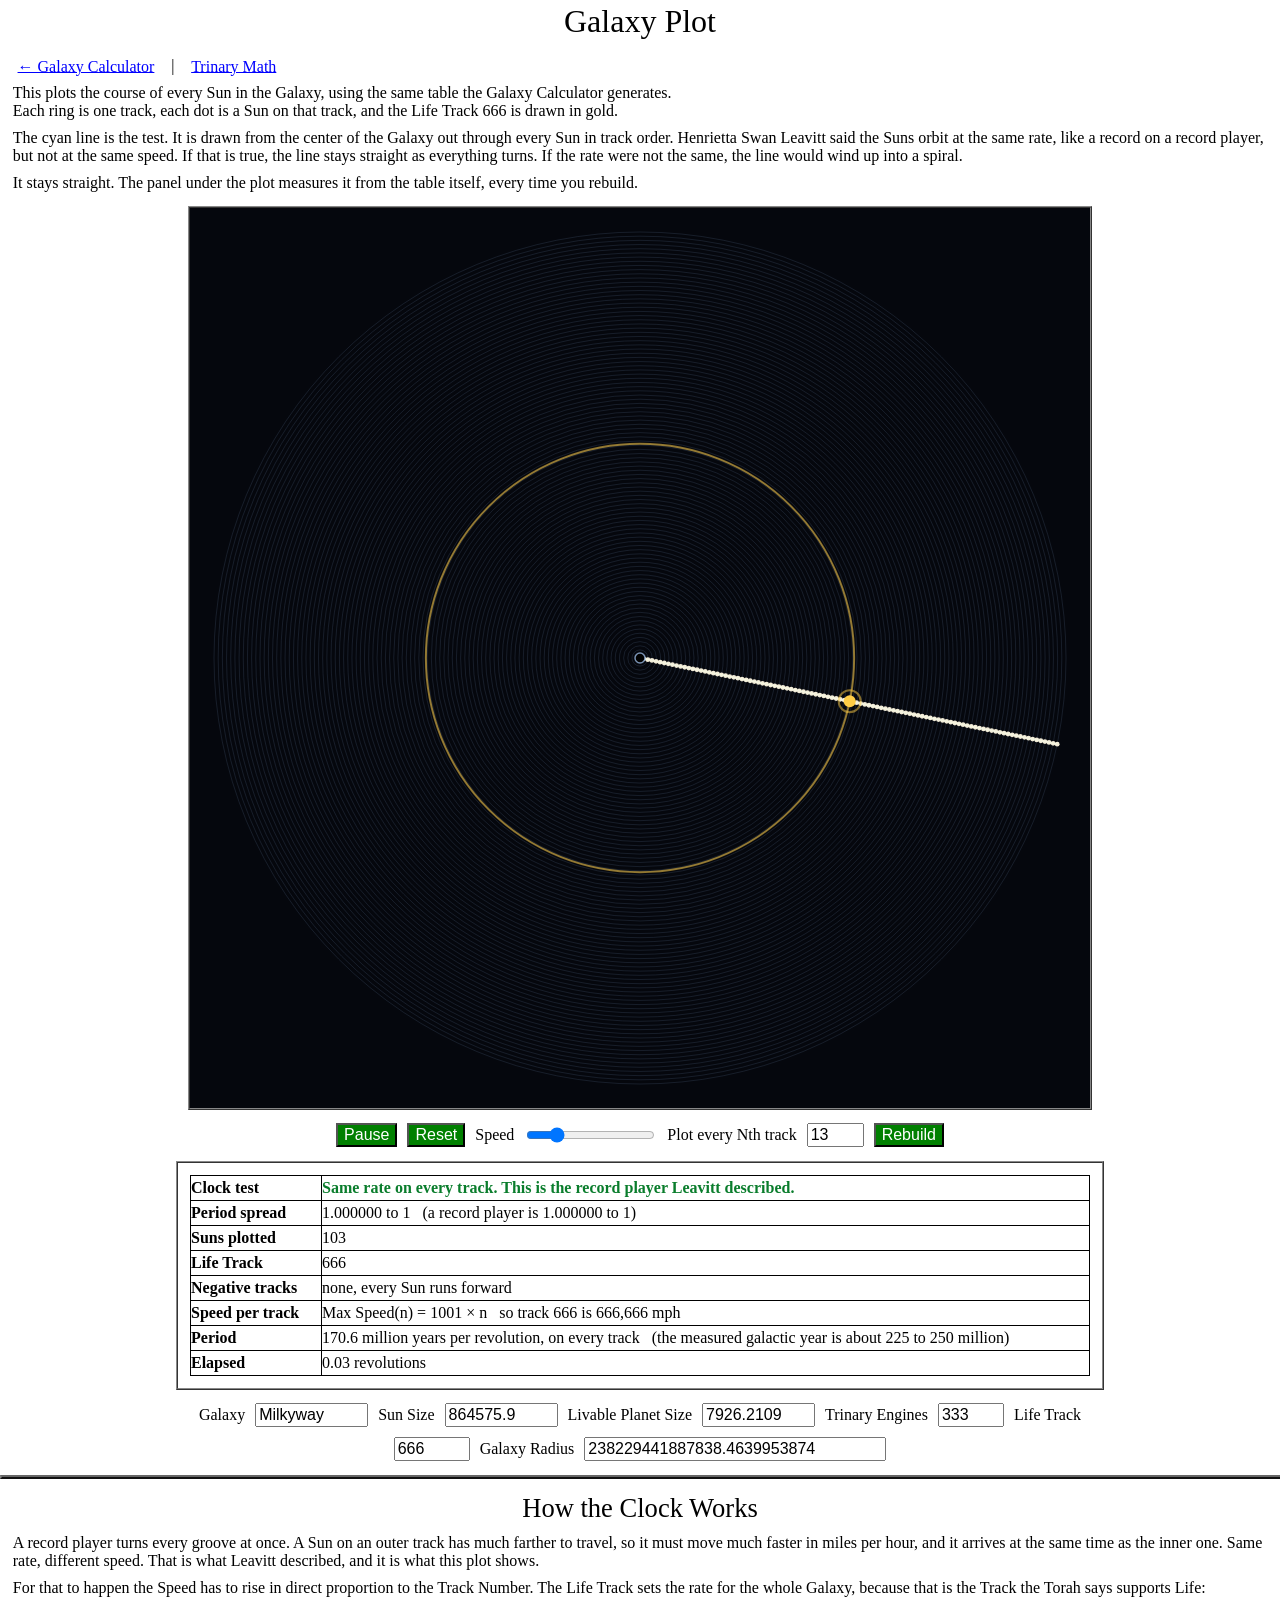
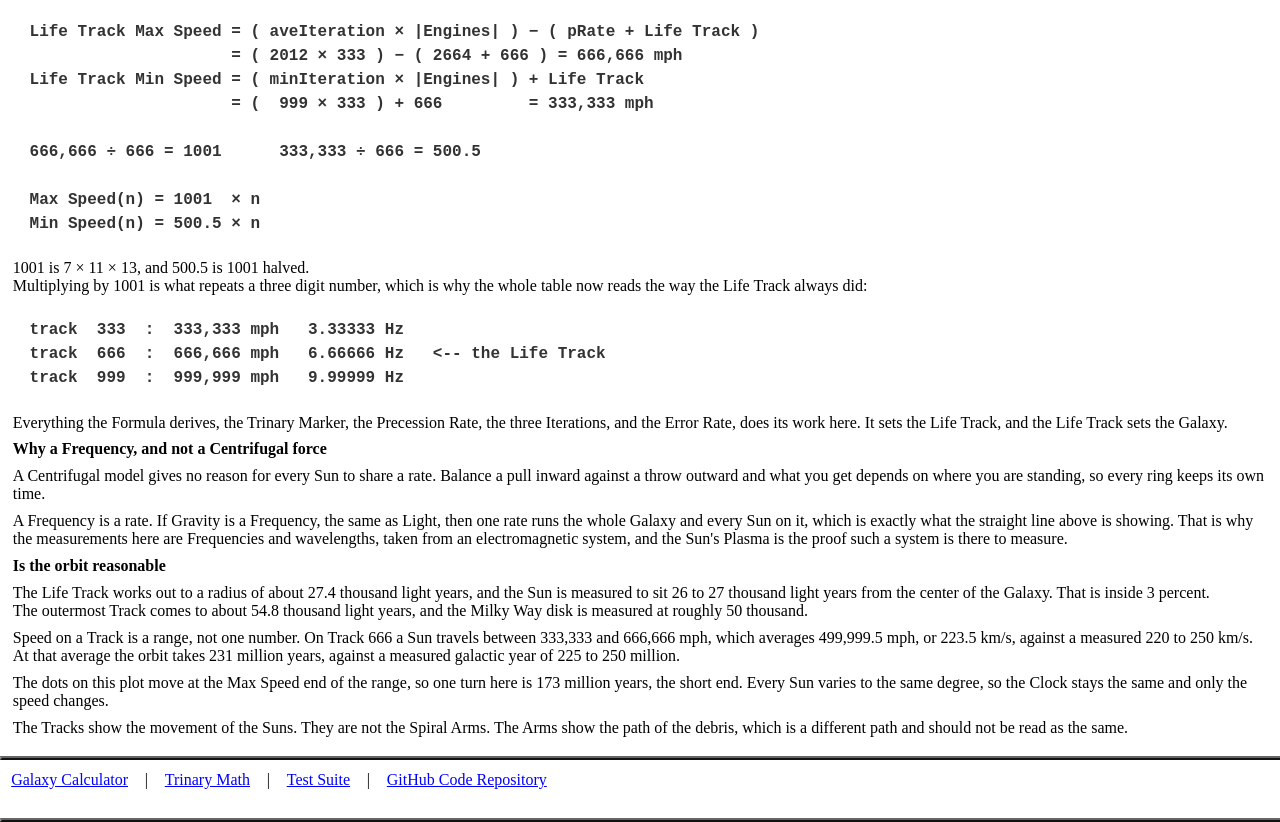
==== galaxy.plot.html @ 6f0d6c32 "initial commit" ====
<!DOCTYPE html>
<html lang="en">
<head>
    <title>Galaxy Plot</title>
    <meta charset="UTF-8">
    <meta name="viewport" content="width=device-width, initial-scale=1.0">
    <meta name="author" content="Jeffrey Scott Flesher" />
    <meta name="created" content="1961-01-14T18:32:33.366699936" />
    <meta name="changedby" content="Jeffrey Scott Flesher" />
    <meta name="changed" content="2026-08-29T12:00:00.000000000" />
    <meta name="description" content="Author: Jeffrey Scott Flesher, plots the orbital course of every Sun in the Galaxy from the Galaxy Calculator table" />
    <meta name="keywords" content="Galaxy,Plot,Orbit,Leavitt,Trinary,Dark Star,Newton,Jeffrey Scott Flesher" />
    <link rel="shortcut icon" type="image/ico" href="favicon.ico" />
    <link rel="stylesheet" href="1doc2rule.min.css" />
    <script src="bignumber.js"></script>
    <script src="bignumbermath.js"></script>
    <script src="galaxycalculator.js"></script>
    <style>
        .plotStage {
            background: #05070d;
            border: 2px ridge #888;
            display: block;
            margin: 0 auto;
            width: 100%;
            max-width: 900px;
            height: auto;
            touch-action: none;
        }
        .plotBar {
            max-width: 900px;
            margin: 12px auto;
            display: flex;
            flex-wrap: wrap;
            gap: 10px;
            align-items: center;
            justify-content: center;
        }
        .plotBar label { white-space: nowrap; }
        .plotReadout {
            max-width: 900px;
            margin: 12px auto;
            border: 2px ridge #888;
            padding: 12px;
            overflow-x: auto;
        }
        .plotReadout table { border-collapse: collapse; width: 100%; }
        .plotReadout td { padding: 3px 10px 3px 0; vertical-align: top; }
        .plotReadout td:first-child { white-space: nowrap; font-weight: bold; }
        .verdictBad  { color: #b00020; font-weight: bold; }
        .verdictGood { color: #0a7d2c; font-weight: bold; }
    </style>
</head>
<body>

    <h1>Galaxy Plot</h1>

    <div class="container">
        <p class="medium-font">
            <a class="medium-font" href="index.html">&#8592; Galaxy Calculator</a>
            &nbsp;&nbsp;|&nbsp;&nbsp;
            <a class="medium-font" href="Trinary.Math.html">Trinary Math</a>
        </p>

        <p class="medium-font">
            This plots the course of every Sun in the Galaxy, using the same table the Galaxy Calculator generates. <br />
            Each ring is one track, each dot is a Sun on that track, and the Life Track 666 is drawn in gold.
        </p>

        <p class="medium-font">
            The cyan line is the test. It is drawn from the center of the Galaxy out through every Sun in track order.
            Henrietta Swan Leavitt said the Suns orbit at the same rate, like a record on a record player,
            but not at the same speed. If that is true, the line stays straight as everything turns.
            If the rate were not the same, the line would wind up into a spiral.
        </p>

        <p class="medium-font">
            It stays straight. The panel under the plot measures it from the table itself, every time you rebuild.
        </p>
    </div>

    <canvas id="plotStage" class="plotStage" width="900" height="900"></canvas>

    <div class="plotBar medium-font">
        <button class="buttonStyle medium-font" id="btnPlay" type="button" onclick="togglePlay()">Pause</button>
        <button class="buttonStyle medium-font" type="button" onclick="resetTime()">Reset</button>
        <label for="plotSpeed">Speed</label>
        <input type="range" id="plotSpeed" min="1" max="200" value="40" oninput="setSpeed(this.value)">
        <label for="plotNth">Plot every Nth track</label>
        <input class="medium-font" type="text" id="plotNth" value="13" size="4">
        <button class="buttonStyle medium-font" type="button" onclick="buildPlot()">Rebuild</button>
    </div>

    <div class="plotReadout medium-font" id="plotReadout">
        <p class="medium-font">Building the table&hellip;</p>
    </div>

    <div class="plotBar medium-font">
        <label for="plotGalaxy">Galaxy</label>
        <input class="medium-font" type="text" id="plotGalaxy" value="Milkyway" size="10">
        <label for="plotSunSize">Sun Size</label>
        <input class="medium-font" type="text" id="plotSunSize" value="864575.9" size="10">
        <label for="plotPlanetSize">Livable Planet Size</label>
        <input class="medium-font" type="text" id="plotPlanetSize" value="7926.2109" size="10">
        <label for="plotEngines">Trinary Engines</label>
        <input class="medium-font" type="text" id="plotEngines" value="333" size="5">
        <label for="plotLifeTrack">Life Track</label>
        <input class="medium-font" type="text" id="plotLifeTrack" value="666" size="6">
        <label for="plotRadius">Galaxy Radius</label>
        <input class="medium-font" type="text" id="plotRadius" value="238229441887838.4639953874" size="30">
    </div>

    <hr />

    <div class="container">
        <h2>How the Clock Works</h2>

        <p class="medium-font">
            A record player turns every groove at once. A Sun on an outer track has much farther to travel,
            so it must move much faster in miles per hour, and it arrives at the same time as the inner one.
            Same rate, different speed. That is what Leavitt described, and it is what this plot shows.
        </p>

        <p class="medium-font">
            For that to happen the Speed has to rise in direct proportion to the Track Number.
            The Life Track sets the rate for the whole Galaxy, because that is the Track the Torah says supports Life:
        </p>

        <p class="monospace-paragraph medium-font bold-text">
            Life Track Max Speed = ( aveIteration &times; |Engines| ) &minus; ( pRate + Life Track )<br />
            &nbsp;&nbsp;&nbsp;&nbsp;&nbsp;&nbsp;&nbsp;&nbsp;&nbsp;&nbsp;&nbsp;&nbsp;&nbsp;&nbsp;&nbsp;&nbsp;&nbsp;&nbsp;&nbsp;&nbsp; = ( 2012 &times; 333 ) &minus; ( 2664 + 666 ) = 666,666 mph<br />
            Life Track Min Speed = ( minIteration &times; |Engines| ) + Life Track<br />
            &nbsp;&nbsp;&nbsp;&nbsp;&nbsp;&nbsp;&nbsp;&nbsp;&nbsp;&nbsp;&nbsp;&nbsp;&nbsp;&nbsp;&nbsp;&nbsp;&nbsp;&nbsp;&nbsp;&nbsp; = (&nbsp; 999 &times; 333 ) + 666&nbsp;&nbsp;&nbsp;&nbsp;&nbsp;&nbsp;&nbsp;&nbsp; = 333,333 mph<br /><br />
            666,666 &divide; 666 = 1001&nbsp;&nbsp;&nbsp;&nbsp;&nbsp; 333,333 &divide; 666 = 500.5<br /><br />
            Max Speed(n) = 1001&nbsp; &times; n<br />
            Min Speed(n) = 500.5 &times; n
        </p>

        <p class="medium-font">
            1001 is 7 &times; 11 &times; 13, and 500.5 is 1001 halved. <br />
            Multiplying by 1001 is what repeats a three digit number, which is why the whole table now reads
            the way the Life Track always did:
        </p>

        <p class="monospace-paragraph medium-font bold-text">
            track&nbsp; 333&nbsp; :&nbsp; 333,333 mph&nbsp;&nbsp; 3.33333 Hz<br />
            track&nbsp; 666&nbsp; :&nbsp; 666,666 mph&nbsp;&nbsp; 6.66666 Hz&nbsp;&nbsp; &lt;-- the Life Track<br />
            track&nbsp; 999&nbsp; :&nbsp; 999,999 mph&nbsp;&nbsp; 9.99999 Hz
        </p>

        <p class="medium-font">
            Everything the Formula derives, the Trinary Marker, the Precession Rate, the three Iterations,
            and the Error Rate, does its work here. It sets the Life Track, and the Life Track sets the Galaxy.
        </p>

        <p class="medium-font bold-text">Why a Frequency, and not a Centrifugal force</p>

        <p class="medium-font">
            A Centrifugal model gives no reason for every Sun to share a rate. Balance a pull inward against a
            throw outward and what you get depends on where you are standing, so every ring keeps its own time.
        </p>

        <p class="medium-font">
            A Frequency is a rate. If Gravity is a Frequency, the same as Light, then one rate runs the whole
            Galaxy and every Sun on it, which is exactly what the straight line above is showing.
            That is why the measurements here are Frequencies and wavelengths, taken from an electromagnetic
            system, and the Sun&#39;s Plasma is the proof such a system is there to measure.
        </p>

        <p class="medium-font bold-text">Is the orbit reasonable</p>

        <p class="medium-font">
            The Life Track works out to a radius of about 27.4 thousand light years, and the Sun is measured to
            sit 26 to 27 thousand light years from the center of the Galaxy. That is inside 3 percent. <br />
            The outermost Track comes to about 54.8 thousand light years, and the Milky Way disk is measured at
            roughly 50 thousand.
        </p>

        <p class="medium-font">
            Speed on a Track is a range, not one number. On Track 666 a Sun travels between 333,333 and
            666,666 mph, which averages 499,999.5 mph, or 223.5 km/s, against a measured 220 to 250 km/s.
            At that average the orbit takes 231 million years, against a measured galactic year of 225 to 250 million.
        </p>

        <p class="medium-font">
            The dots on this plot move at the Max Speed end of the range, so one turn here is 173 million years,
            the short end. Every Sun varies to the same degree, so the Clock stays the same and only the speed changes.
        </p>

        <p class="medium-font">
            The Tracks show the movement of the Suns. They are not the Spiral Arms.
            The Arms show the path of the debris, which is a different path and should not be read as the same.
        </p>
    </div>

    <hr />

    <p class="container">
        <a class="medium-font" href="index.html">Galaxy Calculator</a>
        &nbsp;&nbsp;|&nbsp;&nbsp;
        <a class="medium-font" href="Trinary.Math.html">Trinary Math</a>
        &nbsp;&nbsp;|&nbsp;&nbsp;
        <a class="medium-font" href="test.html">Test Suite</a>
        &nbsp;&nbsp;|&nbsp;&nbsp;
        <a class="medium-font" href="https://github.com/AM-Tower/Galaxy-Calculator/" target="_blank">GitHub Code Repository</a>
        <br /><br />
    </p>

    <hr />

<script>
/* ****************************************************************************
 * galaxy.plot.html
 * Plots the course of every Sun in the Galaxy from the Galaxy Calculator table.
 * The table is built by calling galaxyCalculator() with insertRecord swapped out
 * for a collector, so this page and index.html always run the exact same Math.
 */
var plot = {
    tracks: [],      // { n, engines, speed, minSpeed, dist, omegaRel }
    time: 0,         // in revolutions of the Life Track
    step: 0.0004,    // revolutions advanced per frame
    playing: true,
    lifeTrack: 666,   // replaced from the calculator on every build
    stats: null
};
/* ****************************************************************************
 * unComma: the table stores display strings like "666,666"
 */
function unComma(sThis) {
    return Number(String(sThis).replace(/,/g, ""));
}
/* ****************************************************************************
 * buildPlot: run the real calculator, collect the rows, then analyze them
 */
function buildPlot() {
    var readout = document.getElementById("plotReadout");
    readout.innerHTML = '<p class="medium-font">Building the table&hellip;</p>';

    // Quiet the calculator down, 1333 tracks of console.debug is very slow
    isDebugMessage = 0;
    debugMessage = 0;

    var nth = parseInt(document.getElementById("plotNth").value, 10);
    if (isNaN(nth) || nth < 1) nth = 1;

    var collected = [];
    var savedInsertRecord = insertRecord;
    insertRecord = function (n, engines, maxSpeed, minSpeed, lpFrequency, orbitDist, trackFreq) {
        collected.push({
            n: parseInt(String(n).replace("*", ""), 10),
            engines: unComma(engines),
            speed: unComma(maxSpeed),
            minSpeed: unComma(minSpeed),
            dist: unComma(orbitDist)
        });
    };

    try {
        galaxyCalculator(
            document.getElementById("plotGalaxy").value,
            document.getElementById("plotSunSize").value,
            document.getElementById("plotPlanetSize").value,
            document.getElementById("plotEngines").value,
            document.getElementById("plotRadius").value,
            String(nth),
            document.getElementById("plotLifeTrack").value
        );
    } finally {
        insertRecord = savedInsertRecord;
    }

    // Whatever Life Track the calculator settled on, including the fallback it
    // uses when the one asked for is out of range for this Galaxy.
    plot.lifeTrack = lifeTrackNumber;
    // Track 0 sits at the center and has no orbit, drop it
    plot.tracks = collected.filter(function (t) { return t.dist > 0; });
    analyzePlot();
    plot.time = 0;
    drawReadout();
    drawPlot();
}
/* ****************************************************************************
 * analyzePlot: measure the rate on every track, straight from the table.
 * Period T = orbit distance / speed. A record player gives the same T everywhere.
 * This is a live test, not a claim: if the Math ever stops being a Clock,
 * the readout says so.
 */
function analyzePlot() {
    var life = null;
    var i = 0;
    for (i = 0; i < plot.tracks.length; i++) {
        if (plot.tracks[i].n === plot.lifeTrack) life = plot.tracks[i];
    }
    // If the Life Track was skipped by the Nth setting, anchor on the closest one
    if (life === null && plot.tracks.length > 0) {
        life = plot.tracks[0];
        for (i = 0; i < plot.tracks.length; i++) {
            if (Math.abs(plot.tracks[i].n - plot.lifeTrack) < Math.abs(life.n - plot.lifeTrack)) {
                life = plot.tracks[i];
            }
        }
    }
    if (life === null) { plot.stats = null; return; }

    var lifePeriod = life.dist / life.speed;   // hours per revolution
    var minPeriod = Infinity;
    var maxPeriod = 0;
    var backward = 0;

    for (i = 0; i < plot.tracks.length; i++) {
        var t = plot.tracks[i];
        // relative angular rate: 1.0 means it keeps step with the Life Track
        t.omegaRel = (t.speed === 0) ? 0 : (lifePeriod / (t.dist / t.speed));
        if (t.speed < 0) backward = backward + 1;
        if (t.speed > 0) {
            var p = t.dist / t.speed;
            if (p < minPeriod) minPeriod = p;
            if (p > maxPeriod) maxPeriod = p;
        }
    }

    var spread = (minPeriod > 0 && isFinite(maxPeriod)) ? (maxPeriod / minPeriod) : 0;
    plot.stats = {
        life: life,
        lifePeriod: lifePeriod,
        lifeYears: lifePeriod / (24 * 365.25),
        spread: spread,
        // allow for the half mile per hour that Min Speed rounds off on odd tracks
        isClock: (spread > 0 && spread < 1.000001),
        backward: backward,
        perTrack: life.speed / life.n
    };
}
/* ****************************************************************************
 * drawReadout
 */
function drawReadout() {
    var readout = document.getElementById("plotReadout");
    if (plot.stats === null) {
        readout.innerHTML = '<p class="medium-font">No tracks to plot.</p>';
        return;
    }
    var s = plot.stats;
    var verdict = s.isClock
        ? '<span class="verdictGood">Same rate on every track. This is the record player Leavitt described.</span>'
        : '<span class="verdictBad">Not the same rate. The slowest track takes ' + s.spread.toFixed(1) +
          ' times longer per revolution than the fastest, so the Suns do not hold formation.</span>';
    var backward = (s.backward === 0)
        ? 'none, every Sun runs forward'
        : '<span class="verdictBad">' + s.backward + ' running backwards</span>';

    var html = '<table class="medium-font">';
    html += '<tr><td>Clock test</td><td>' + verdict + '</td></tr>';
    html += '<tr><td>Period spread</td><td>' + s.spread.toFixed(6) +
            ' to 1 &nbsp; (a record player is 1.000000 to 1)</td></tr>';
    html += '<tr><td>Suns plotted</td><td>' + plot.tracks.length + '</td></tr>';
    html += '<tr><td>Life Track</td><td>' + plot.lifeTrack + '</td></tr>';
    html += '<tr><td>Negative tracks</td><td>' + backward + '</td></tr>';
    html += '<tr><td>Speed per track</td><td>Max Speed(n) = ' + s.perTrack +
            ' &times; n &nbsp; so track ' + s.life.n + ' is ' + s.life.speed.toLocaleString() + ' mph</td></tr>';
    html += '<tr><td>Period</td><td>' + (s.lifeYears / 1e6).toFixed(1) +
            ' million years per revolution, on every track' +
            ' &nbsp; (the measured galactic year is about 225 to 250 million)</td></tr>';
    html += '<tr><td>Elapsed</td><td><span id="plotElapsed">0.00</span> revolutions</td></tr>';
    html += '</table>';
    readout.innerHTML = html;
}
/* ****************************************************************************
 * drawPlot
 */
function drawPlot() {
    var canvas = document.getElementById("plotStage");
    var ctx = canvas.getContext("2d");
    var w = canvas.width;
    var h = canvas.height;
    var cx = w / 2;
    var cy = h / 2;
    var i = 0;

    ctx.clearRect(0, 0, w, h);
    ctx.fillStyle = "#05070d";
    ctx.fillRect(0, 0, w, h);

    if (plot.tracks.length === 0) return;

    var maxN = 0;
    for (i = 0; i < plot.tracks.length; i++) {
        if (plot.tracks[i].n > maxN) maxN = plot.tracks[i].n;
    }
    var maxR = (Math.min(w, h) / 2) - 24;

    // the orbit rings
    ctx.strokeStyle = "rgba(120,150,190,0.16)";
    ctx.lineWidth = 1;
    for (i = 0; i < plot.tracks.length; i++) {
        ctx.beginPath();
        ctx.arc(cx, cy, maxR * (plot.tracks[i].n / maxN), 0, Math.PI * 2);
        ctx.stroke();
    }

    // the Life Track ring, drawn brighter
    for (i = 0; i < plot.tracks.length; i++) {
        if (plot.tracks[i].n === plot.lifeTrack) {
            ctx.strokeStyle = "rgba(255,205,70,0.55)";
            ctx.lineWidth = 2;
            ctx.beginPath();
            ctx.arc(cx, cy, maxR * (plot.tracks[i].n / maxN), 0, Math.PI * 2);
            ctx.stroke();
        }
    }

    // work out every Sun position once
    var pts = [];
    for (i = 0; i < plot.tracks.length; i++) {
        var t = plot.tracks[i];
        var angle = 2 * Math.PI * plot.time * t.omegaRel;
        var r = maxR * (t.n / maxN);
        pts.push({
            n: t.n,
            x: cx + r * Math.cos(angle),
            y: cy + r * Math.sin(angle),
            back: (t.speed < 0)
        });
    }
    pts.sort(function (a, b) { return a.n - b.n; });

    // the formation line, center outward through every Sun in track order
    ctx.strokeStyle = "rgba(80,225,235,0.85)";
    ctx.lineWidth = 1.5;
    ctx.beginPath();
    ctx.moveTo(cx, cy);
    for (i = 0; i < pts.length; i++) {
        ctx.lineTo(pts[i].x, pts[i].y);
    }
    ctx.stroke();

    // the Suns
    for (i = 0; i < pts.length; i++) {
        var p = pts[i];
        if (p.n === plot.lifeTrack) continue;
        ctx.fillStyle = p.back ? "rgba(235,120,120,0.95)" : "rgba(255,248,225,0.95)";
        ctx.beginPath();
        ctx.arc(p.x, p.y, 2.4, 0, Math.PI * 2);
        ctx.fill();
    }

    // the Life Track Sun last so it sits on top
    for (i = 0; i < pts.length; i++) {
        if (pts[i].n !== plot.lifeTrack) continue;
        ctx.fillStyle = "#ffcd46";
        ctx.beginPath();
        ctx.arc(pts[i].x, pts[i].y, 6, 0, Math.PI * 2);
        ctx.fill();
        ctx.strokeStyle = "rgba(255,205,70,0.5)";
        ctx.lineWidth = 2;
        ctx.beginPath();
        ctx.arc(pts[i].x, pts[i].y, 11, 0, Math.PI * 2);
        ctx.stroke();
    }

    // the Galactic center, the Dark Star
    ctx.fillStyle = "#000000";
    ctx.beginPath();
    ctx.arc(cx, cy, 5, 0, Math.PI * 2);
    ctx.fill();
    ctx.strokeStyle = "rgba(150,180,220,0.8)";
    ctx.lineWidth = 1.5;
    ctx.stroke();

    var elapsed = document.getElementById("plotElapsed");
    if (elapsed) elapsed.innerHTML = plot.time.toFixed(2);
}
/* ****************************************************************************
 * animation loop
 */
function plotFrame() {
    if (plot.playing) {
        plot.time = plot.time + plot.step;
        drawPlot();
    }
    window.requestAnimationFrame(plotFrame);
}
/* ****************************************************************************
 * controls
 */
function togglePlay() {
    plot.playing = !plot.playing;
    document.getElementById("btnPlay").innerHTML = plot.playing ? "Pause" : "Play";
}
function resetTime() {
    plot.time = 0;
    drawPlot();
}
function setSpeed(thisValue) {
    plot.step = parseInt(thisValue, 10) / 100000;
}
/* ****************************************************************************
 * start
 */
window.addEventListener("load", function () {
    // match the canvas backing store to its displayed size, so it is not blurry
    var canvas = document.getElementById("plotStage");
    var size = Math.min(900, Math.max(320, canvas.clientWidth || 900));
    canvas.width = size;
    canvas.height = size;
    buildPlot();
    window.requestAnimationFrame(plotFrame);
});
</script>
</body>
</html>
---- 1doc2rule.min.css ----
.container,.tableContainer{margin:.2em!important;padding:.2em!important}a,blockquote,dd,dl,dt{font-family:"Times New Roman",serif}.bold,a,b,blockquote,dt{font-weight:300}dd,div,dl,dt{display:block}a,div{padding:.1em .2em}body,html{height:100%}h1,h2,h3,h4,h5{text-indent:0}div,p{margin:.36em .2em}td,th{empty-cells:show;padding:.3em;text-align:left}.dropcaps1,.dropcaps2{font-size:2.7em;line-height:.8em;float:left}.clear,.row:after{clear:both}.underline,a{text-decoration:underline}a,a.a_link,a.linknotice{vertical-align:baseline}.popupHelp,.popupImage{transform:translate(-50%,-50%)}.container{display:block!important;width:auto}.column,a{display:inline}.term,body,hr,html{width:100%}a{color:#00f;cursor:pointer;font-size:100%;font-style:normal;margin:.2em .1em}.italic,blockquote,cite{font-style:italic}a.a_link:hover,a:hover{color:green;outline-style:outset;text-decoration:none}a.a_link:focus,a.toc_link:focus,a:focus{outline-style:inset}blockquote{padding:.36em .2em}.a_quote::before,.a_quote_centered::before,blockquote::before{content:open-quote}.a_quote::after,.a_quote_centered::after,blockquote::after{content:close-quote}body{margin:0;orphans:2;padding:0;widows:2}dd{margin:.33em 1em}dl{margin:.36em .3em}h1,h2,h3,h4,h5,h6{font-weight:400;margin:0 auto;padding:.1em;page-break-after:avoid;page-break-before:avoid;font-family:"Times New Roman",serif;page-break-inside:avoid;text-align:center;font-style:normal}div{font-family:"Times New Roman",serif}hr{border-color:#666 #333;border-style:outset;border-width:2px;margin-left:auto;margin-right:auto}h1{font-size:2em}h2{font-size:1.66em}h3{font-size:1.5em}h4{font-size:1.4em}h5{font-size:1.25em}h6{font-size:1.125em;text-indent:0}p,pre{font-size:100%;padding:.1em .2em;text-indent:0}.a_signature,.dropcaps2,.text_dark,pre,th{font-weight:300}p{font-family:"Times New Roman",serif}pre{font-family:mono,monospace,"Courier New";font-style:normal;margin:.36em 0;page-break-inside:avoid}sub,sup{font-size:75%!important;line-height:120%;text-decoration:none;font-family:"Times New Roman",serif}ol,ul{font-family:"Times New Roman",serif;margin:0}sub{vertical-align:-20%}sup{vertical-align:33%}table{border-spacing:0;display:table;padding:0;page-break-inside:avoid;table-layout:auto;width:auto}th{background-color:#dcdcdc}table,tbody,td,tfoot,th,thead,tr{border-collapse:collapse;border-style:solid;border-width:.1em;font-family:"Times New Roman",serif;font-size:100%;page-break-inside:avoid;text-indent:0;vertical-align:middle}tr:hover{background-color:green}.float-left{float:left;padding:0 1.5% 0 0}.a_hard_line,.align_center,.column,.row,.toc_level_0{padding:0}.term{font-family:"Times New Roman",serif}.dropcaps1{font-family:cursive,serif,Georgia}.dropcaps2{font-family:Zapfino,cursive,serif,Georgia}.a_signature,.a_signature_large_center,.a_signature_light,.my_signature,.text_dark{font-family:"Comic Sans MS",cursive}.column{box-sizing:border-box;float:left;margin:0;width:33%}.block,.row,.the_image_size{display:block}.row{margin:0;width:100%}.row:after{content:"";display:table}.inline,a.linknotice{display:inline}.align_center{display:block;margin:0 auto;text-align:center;text-indent:0;width:100%}.a_hard_line,.a_line_show_break_html,table.center_table{margin-left:auto;margin-right:auto}.toc,.toc_level_0,.toc_level_1,.toc_level_2,.toc_level_3,.toc_level_4{list-style-type:none;text-align:left;text-indent:0}.a_button,.author_title,a.linknotice{text-decoration:none}.break-after{page-break-after:always}.a_line_show_break_html{display:none;border:.1em solid #666;padding:0;width:100%}.a_hard_line{border:0;border-top:.1em solid #666;display:block;width:100%}.toc_level_1{padding:0 1.5em}.toc_level_2{padding:0 2em}.toc_level_3{padding:0 2.5em}.toc_level_4{padding:0 3em}.a_description,.the_chapter{padding-left:.2em}.evenRow{background-color:#f2f2f2}.oddRow{background-color:#fff}table.normal_right{text-align:right}table.normal_left{text-align:left}.centerit,table.normal_center,td.normal_center,th.normal_center,tr.normal_center{text-align:center}tr.oddlist:nth-child(2n){background-color:#e0e0e0}table.table_small,td.small_normal,th.small_normal,tr.small_normal{font-size:smaller;padding-right:.2em;padding-top:.2em}table.table_center_small,td.table_center_small,th.table_center_small,tr.table_center_small{font-size:smaller;padding-right:.2em;padding-top:.2em;text-align:center}table.subdue,table.subdue_tc,td.subdue,th.subdue,tr.subdue{border-color:#666}table.subdue_center,td.subdue_center,th.subdue_center,tr.subdue_center{border-color:#666;text-align:center}td.subdue_right,tr.subdue_right{border-color:#666;text-align:right}table.groove{border-spacing:0.3em;border:.2em groove #d3d3d3}table.ridge,tbody.ridge,td.ridge,tfoot.ridge,th.ridge,thead.ridge,tr.ridge{border-spacing:0.1em;border:.2em ridge #d3d3d3}table.ridge_center,tbody.ridge_center,td.ridge_center,tfoot.ridge_center,th.ridge_center,thead.ridge_center,tr.ridge_center{border-spacing:0.1em;border:.2em ridge #d3d3d3;text-align:center}table.ridge_silver,tbody.ridge_silver,td.ridge_silver,tfoot.ridge_silver,th.ridge_silver,thead.ridge_silver,tr.ridge_silver{border-spacing:0.1em;border:.2em ridge silver;padding:.2em}table.ridge_silver_center,tbody.ridge_silver_center,td.ridge_silver_center,tfoot.ridge_silver_center,th.ridge_silver_center,thead.ridge_silver_center,tr.ridge_silver_center{border-spacing:0.1em;border:.2em ridge silver;padding:.2em;text-align:center}table.red_ridge_center,tbody.red_ridge_center,td.red_ridge_center,tfoot.red_ridge_center,th.red_ridge_center,thead.red_ridge_center,tr.red_ridge_center{border-spacing:0.1em;border:.2em ridge #f4b0b0;text-align:center}table.orange_ridge_center,tbody.orange_ridge_center,td.orange_ridge_center,tfoot.orange_ridge_center,th.orange_ridge_center,thead.orange_ridge_center,tr.orange_ridge_center{border-spacing:0.1em;border:.2em ridge #f4ccb0;text-align:center}table.yellow_ridge_center,tbody.yellow_ridge_center,td.yellow_ridge_center,tfoot.yellow_ridge_center,th.yellow_ridge_center,thead.yellow_ridge_center,tr.yellow_ridge_center{border-spacing:0.1em;border:.2em ridge #f4f4b0;text-align:center}table.green_ridge_center,tbody.green_ridge_center,td.green_ridge_center,tfoot.green_ridge_center,th.green_ridge_center,thead.green_ridge_center,tr.green_ridge_center{border-spacing:0.1em;border:.2em ridge #b0f4b0;text-align:center}table.blue_ridge_center,tbody.blue_ridge_center,td.blue_ridge_center,tfoot.blue_ridge_center,th.blue_ridge_center,thead.blue_ridge_center,tr.blue_ridge_center{border-spacing:0.1em;border:.2em ridge #b0b0f4;text-align:center}table.violet_ridge_center,tbody.violet_ridge_center,td.violet_ridge_center,tfoot.violet_ridge_center,th.violet_ridge_center,thead.violet_ridge_center,tr.violet_ridge_center{border-spacing:0.1em;border:.2em ridge #ccb0f4;text-align:center}.a_signature_large_center{display:block;font-size:large;font-weight:300;margin:0 auto;text-align:center;width:100%}.text_indent,.text_top{font-family:"Times New Roman",serif;text-align:left}.text_top{text-indent:1em}.text_normal,.text_standard{font-family:"Times New Roman",serif;font-style:normal;text-indent:0}.text_code,.text_light,.text_math{font-style:italic}.text_indent{text-indent:1.33em}.text_center,.text_centerit{margin:0 auto;text-align:center;font-family:"Times New Roman",serif}.text_center{width:100%}.text_centerit{display:block;width:99%}.text_small{font-family:"Times New Roman",serif;font-size:smaller;text-align:left;text-indent:1em}.text_center_caption{font-family:Charcoal,sans-serif;font-size:large;margin:1em;text-align:center;width:99%}.text_code,.text_code_normal{font-family:mono,"Courier New",monospace;font-weight:300}.text_html,.text_line,.text_math{font-family:"Times New Roman",serif}.text_html{font-size:118%;line-height:1}.text_line{font-size:medium}.small_text_line,.small_text_line_center{font-family:"Times New Roman",serif;font-size:smaller}.text_indent_narrow{display:inline-block;font-family:"Times New Roman",serif;text-align:left;text-indent:1em;width:86%}.author_title,.center{width:100%;margin:0 auto}.small_text_line_center{display:block;margin:0 auto;text-align:center;width:100%}.text_light{font-family:Garamond,"Trebuchet MS",Bookman,serif;font-weight:300}.text_mono,.text_mono_bold{font-family:mono,monospace,Courier,"Courier New";font-style:normal}.text_mono{font-weight:400}.text_mono_bold,.text_mono_bold_italic{font-weight:300}.text_mono_bold_italic,.text_mono_italic{font-family:mono,monospace,Courier,"Courier New";font-style:italic}.text_mono_italic{font-weight:400}.monospace-paragraph{font-family:'Courier New',Courier,monospace;font-size:16px;line-height:1.5;color:#333;margin:20px}.a_description,.a_table{font-family:"Times New Roman",serif}.medium,.medium-font{font-size:medium}.bold-text{font-weight:700}.a_ref,a.linknotice{font-size:100%;font-weight:300}.a_table{padding:.1em}.a_ref{font-family:"Times New Roman",sans-serif;margin:.2em .1em .2em .2em;padding:.1em .2em;text-align:left;text-indent:0}.a_header,a.linknotice{margin:0 auto;text-align:center;text-indent:0;font-family:"Times New Roman",serif}.a_blank_line{display:block;white-space:nowrap}a.linknotice{color:red;cursor:url("favicon.ico"),auto;padding:.2em .3em}a.linknotice:focus,a.linknotice:hover{border-color:green;border-width:.3em;color:green;outline-style:outset;text-decoration:none}.a_header{font-style:normal;font-weight:400}.author_title,.center_italic,.center_italic_bold{font-style:italic}.ref_header{font-family:"Times New Roman",serif;font-weight:300;margin:.1em .6em .1em .1em;text-align:left;text-indent:0}.author_title,.center_small{font-family:"Times New Roman",serif;font-weight:400;vertical-align:middle}.a_button,.author_title,.center,.small_center{text-align:center;text-indent:0}.a_button{border:.3em outset green;cursor:progress;display:inline-block;font-family:"Times New Roman",serif;padding:.01em .42em;vertical-align:middle;white-space:nowrap}.author_title,.center,.center_bold,.center_small{display:block}.author_title,a.a_link{font-size:100%;padding:.1em .2em}.a_button:hover,.button_blank_target_link:hover{border-color:#dc143c;border-style:inset}.red{color:Red}.blue,a.a_link{color:#00f}.green{color:Green}.author_title{cursor:url("favicon.ico"),auto}.center{font-family:"Times New Roman",serif}.small_center{font-size:smaller;margin:0 auto;vertical-align:middle}.center_small{font-size:smaller;margin:0 auto;text-align:center;text-indent:0;width:100%}.center_bold,.center_bold_small,.center_italic_bold{font-family:"Times New Roman",serif;font-weight:300;margin:0 auto;text-indent:0;width:100%;text-align:center}.center_bold_small{display:block;font-size:smaller}.center_italic{font-family:"Times New Roman",serif;margin:0 auto;text-align:center;text-indent:0;width:100%}a.a_link{cursor:pointer;font-weight:400;text-decoration:underline}.button_blank_target_link{border:.3em outset green;cursor:progress;display:inline;font-family:"Times New Roman",serif;font-style:normal;font-weight:400;margin:.1em .2em;padding:.1em .2em;text-align:center;text-decoration:none;text-indent:0;vertical-align:middle}.blank_target_link,.https_blank_target_link{border:.1em outset red;cursor:progress;display:inline;font-family:"Times New Roman",serif;font-style:normal;margin:.1em .2em;padding:.1em .2em;text-decoration:none;text-indent:0;vertical-align:middle}.https_blank_target_link{font-weight:300}.blank_target_link:hover,.https_blank_target_link:hover{border-color:green;border-style:inset}a.blank_target_link:focus,a.https_blank_target_link:focus{color:green;outline-style:inset}.blank_target_link{font-weight:400;white-space:nowrap}.a_caption,.a_quote,.a_quote_centered,.footnote,.tocholder{font-style:italic;font-weight:300}.boxit,.boxit_container{margin:.3em;padding:.1em .3em;border-style:double;border-width:.3em}a.toc_link{cursor:pointer;padding:0;text-indent:1em}a.toc_link:focus,a.toc_link:hover{outline-style:outset}.list_alpha{list-style-type:upper-alpha}.alpha{list-style-type:lower-alpha}.list_pyramid{list-style-image:url("images/pyramid-icon-large.png");list-style-type:circle}.list_pyramid_small{list-style-image:url("images/pyramid-icon-small.png");list-style-type:circle}.boxit{display:block}.boxit_container{display:inline-block}.boxitcenter{border-style:double;border-width:.3em;display:block;margin:1em auto;padding:.3em;text-align:center;width:96%}.large_center,.large_x_center{margin:0 auto;text-align:center}.large_xxx{font-size:2.33em}.large_xx{font-size:xx-large}.large_x,.large_x_center{font-size:x-large}.large_x_center{width:100%}.large{font-size:large}.larger{font-size:larger}.large_center{font-size:large;width:100%}.small,.small_dd,a.small,dd.small,span.small{font-size:smaller}.small,.small_x{margin:.2em .1em;padding:.1em}.small_x,a.small_x{font-size:x-small}.big,.bigcenter,.bignbold,.bignboldncenter{font-size:x-large;font-family:"Times New Roman",serif}.bigcenter,.bignboldncenter{display:block;margin:0 auto;text-align:center;text-indent:0}.a_caption{font-family:"Times New Roman",serif;padding-left:0;text-indent:1em}.a_illustration{font-family:"Times New Roman",serif;padding:.36em .33em}.image_wrapper{display:block;text-align:left}.asterism,.google_translate_element,.image_wrapper_center{text-align:center;text-indent:0}.image_wrapper_center{display:block;margin-left:auto;margin-right:auto;padding:.1em .3em;vertical-align:middle;width:100%}.the_image{display:block;height:11.688em;width:20.813em}@media print{.noprint{display:none}}.debug_info,.no_show_book,.no_show_pdf,.noprint,.show_if_js_only_no_show_pdf_book,.show_only_pdfs,.show_web_page_only{display:none}.empty,.footnote,.tocholder{display:block}.google_translate_element{font-family:"Times New Roman",serif;margin:0 auto;z-index:99999}.asterism{background:url("images/asterism.svg") center no-repeat;border:none;height:1.5em;padding:0;opacity:.666;width:auto}.footnote{font-family:"Times New Roman",serif;padding:0;text-align:left;text-indent:1em;width:90%}.a_quote_centered,.page_counter,.tocholder,.video5_centerit{margin:0 auto;text-align:center}.tocholder{color:#666;font-family:"Times New Roman",serif;width:100%}.empty{border:0;text-indent:0;width:100%}.a_quote_centered{font-family:"Times New Roman",serif;width:100%}.a_quote{font-family:"Times New Roman",serif}.video5{width:42%}.video5_centerit{display:block;width:99%}.popupHelp{display:none;position:fixed;left:50%;top:50%;background-color:#fff;padding:20px;border:1px solid #ccc;border-radius:5px;box-shadow:0 2px 5px rgba(0,0,0,.5);z-index:1000}.popupHelp-close{position:absolute;top:5px;right:5px;cursor:pointer}.buttonStyle{background-color:green;color:#fff}.buttonStyle:hover{color:red}.image-container{width:333px;overflow:hidden}.thumbnail{width:100%;height:auto;cursor:pointer}.popupContainer{display:none;position:fixed;top:0;left:0;width:100%;height:100%;background-color:rgba(0,0,0,.8);z-index:1000;overflow:auto}.popupImage{max-width:100%;max-height:100%;position:absolute;top:50%;left:50%}.wide-input{width:300px}.page_counter{display:none;text-indent:0;width:100%}.js_only{display:none;padding:0}
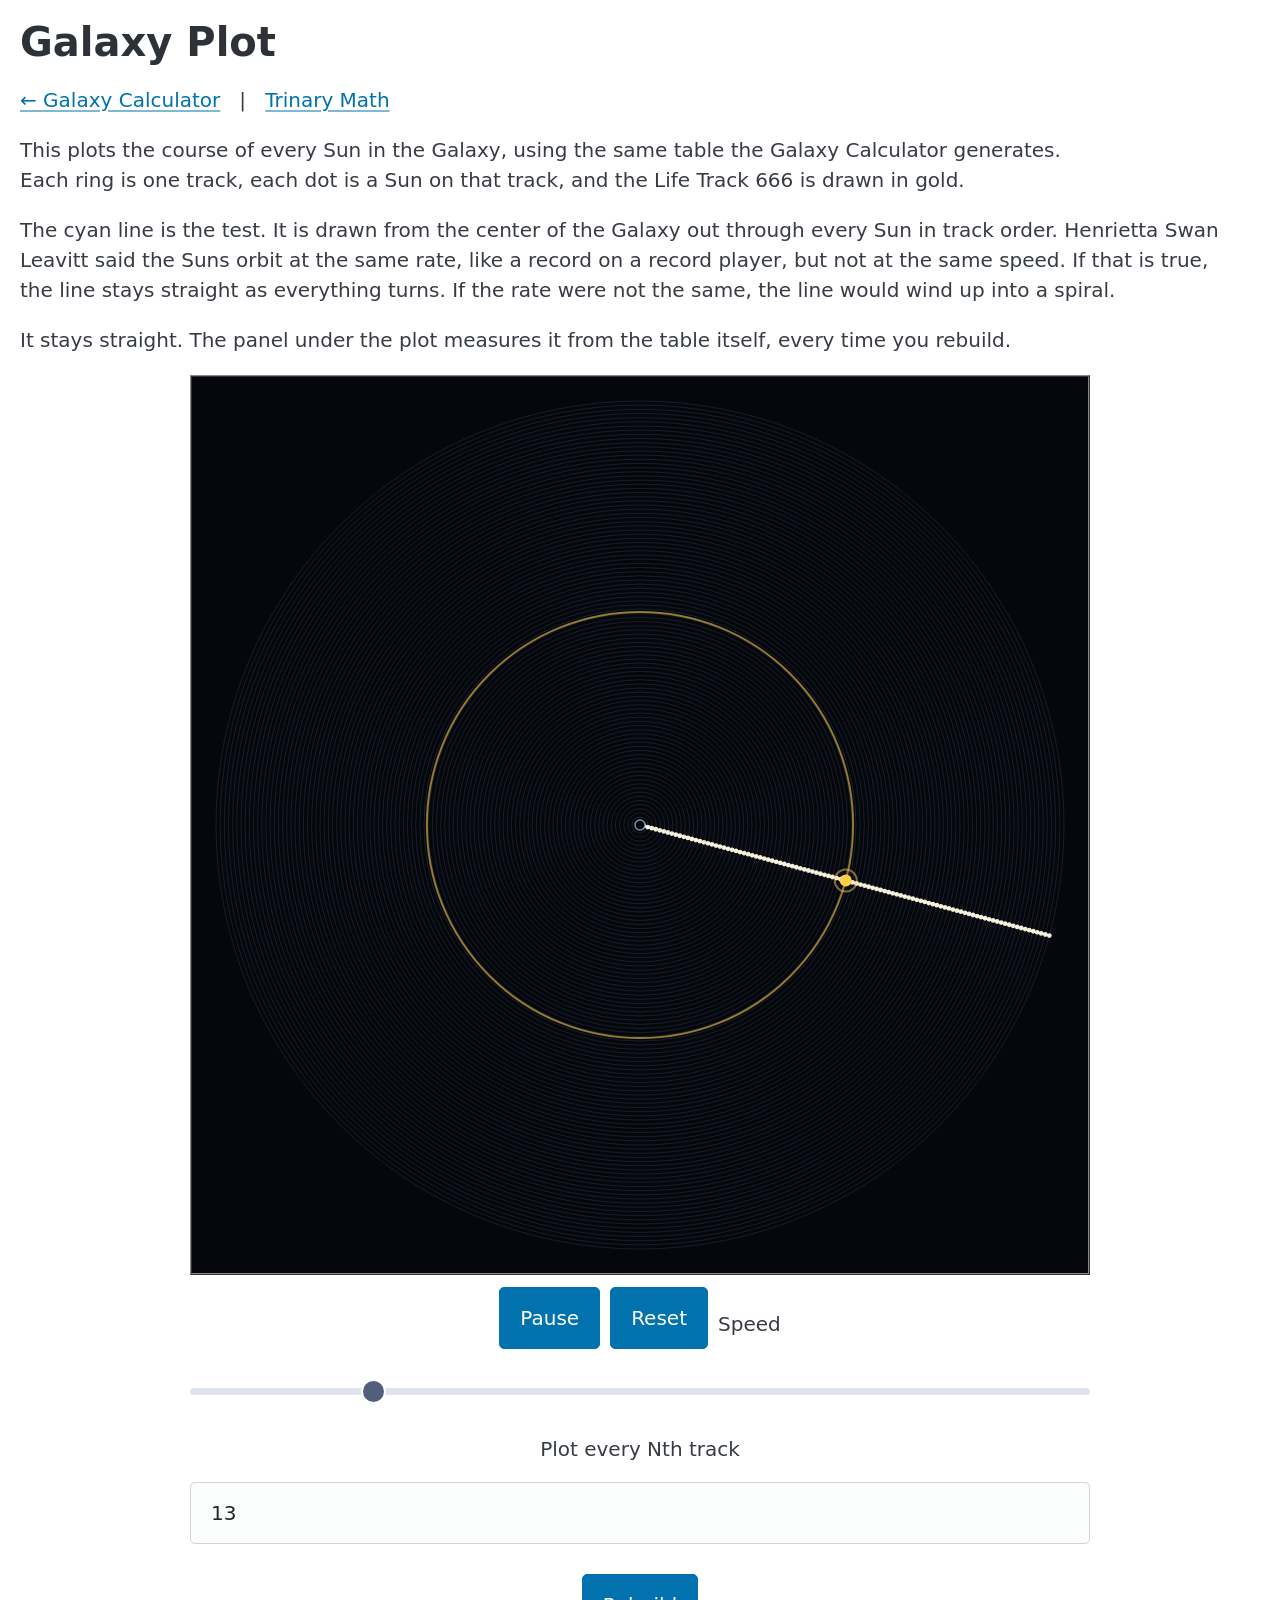
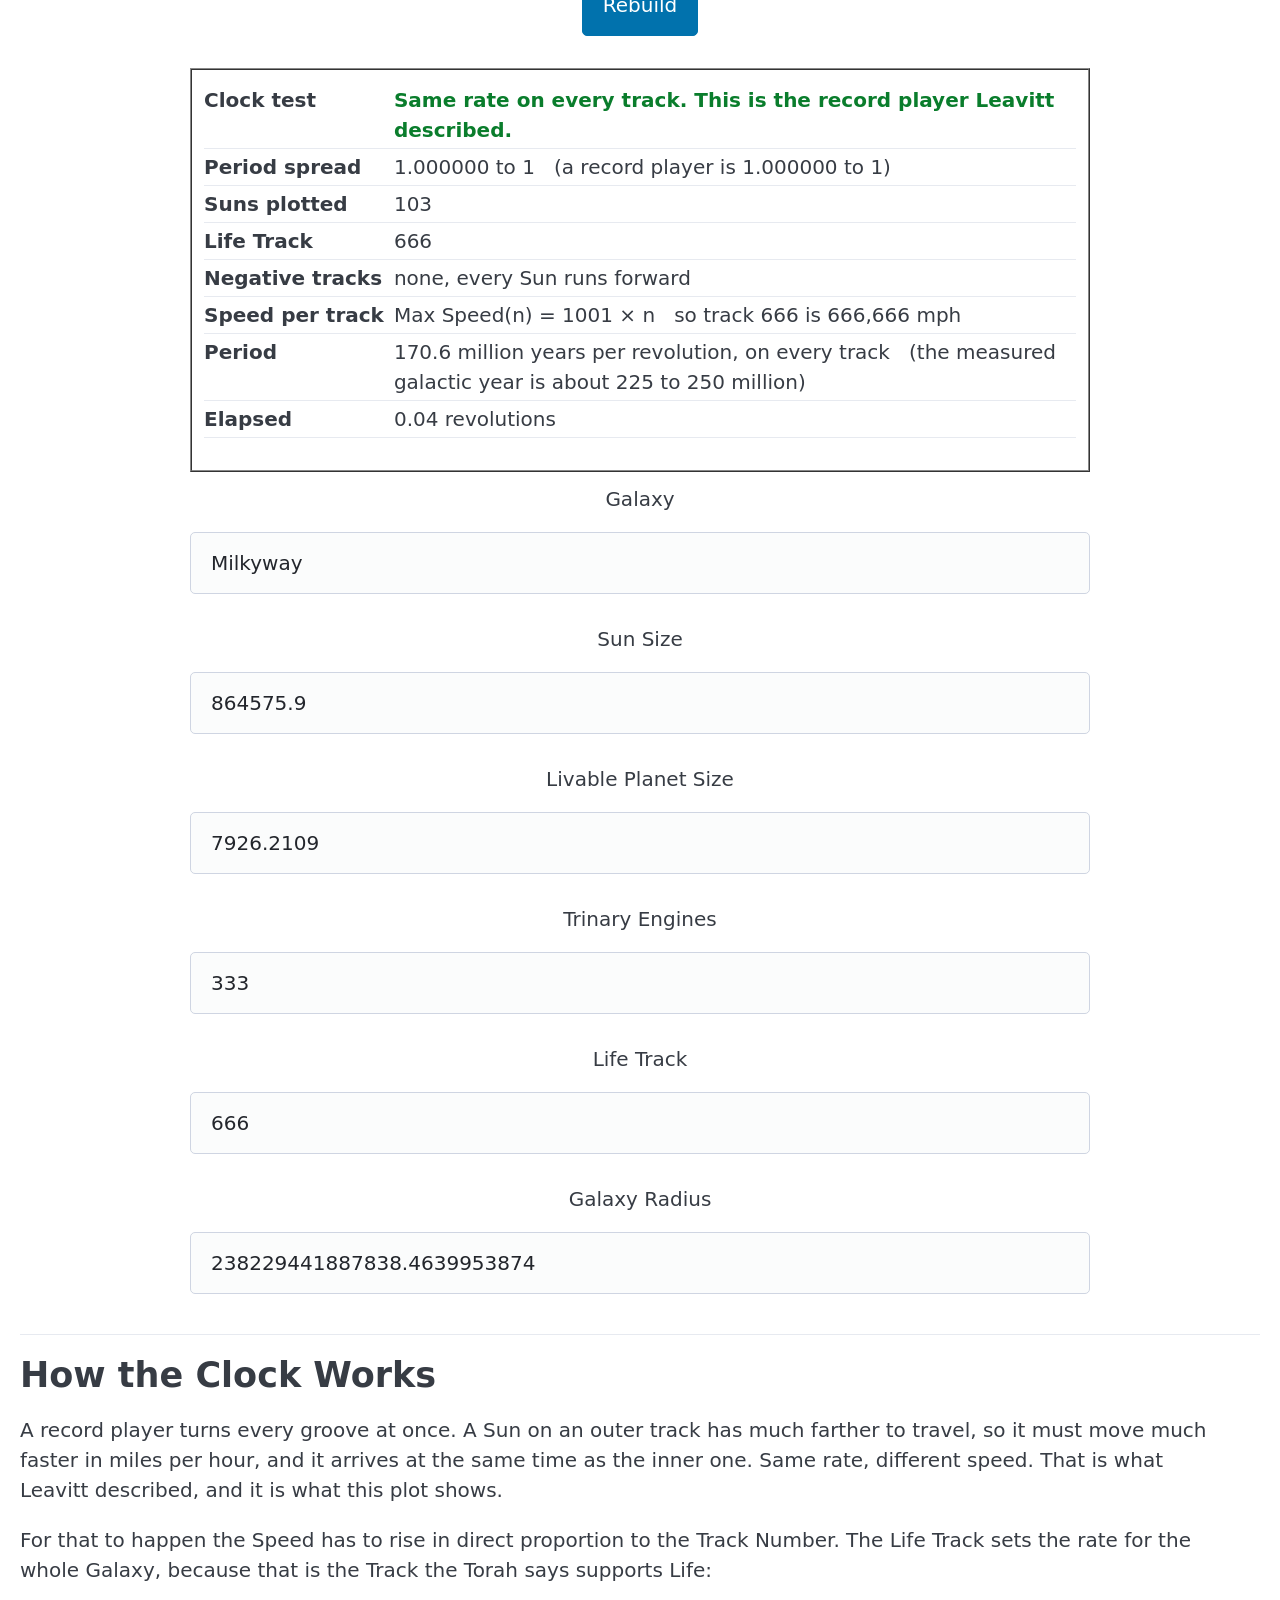
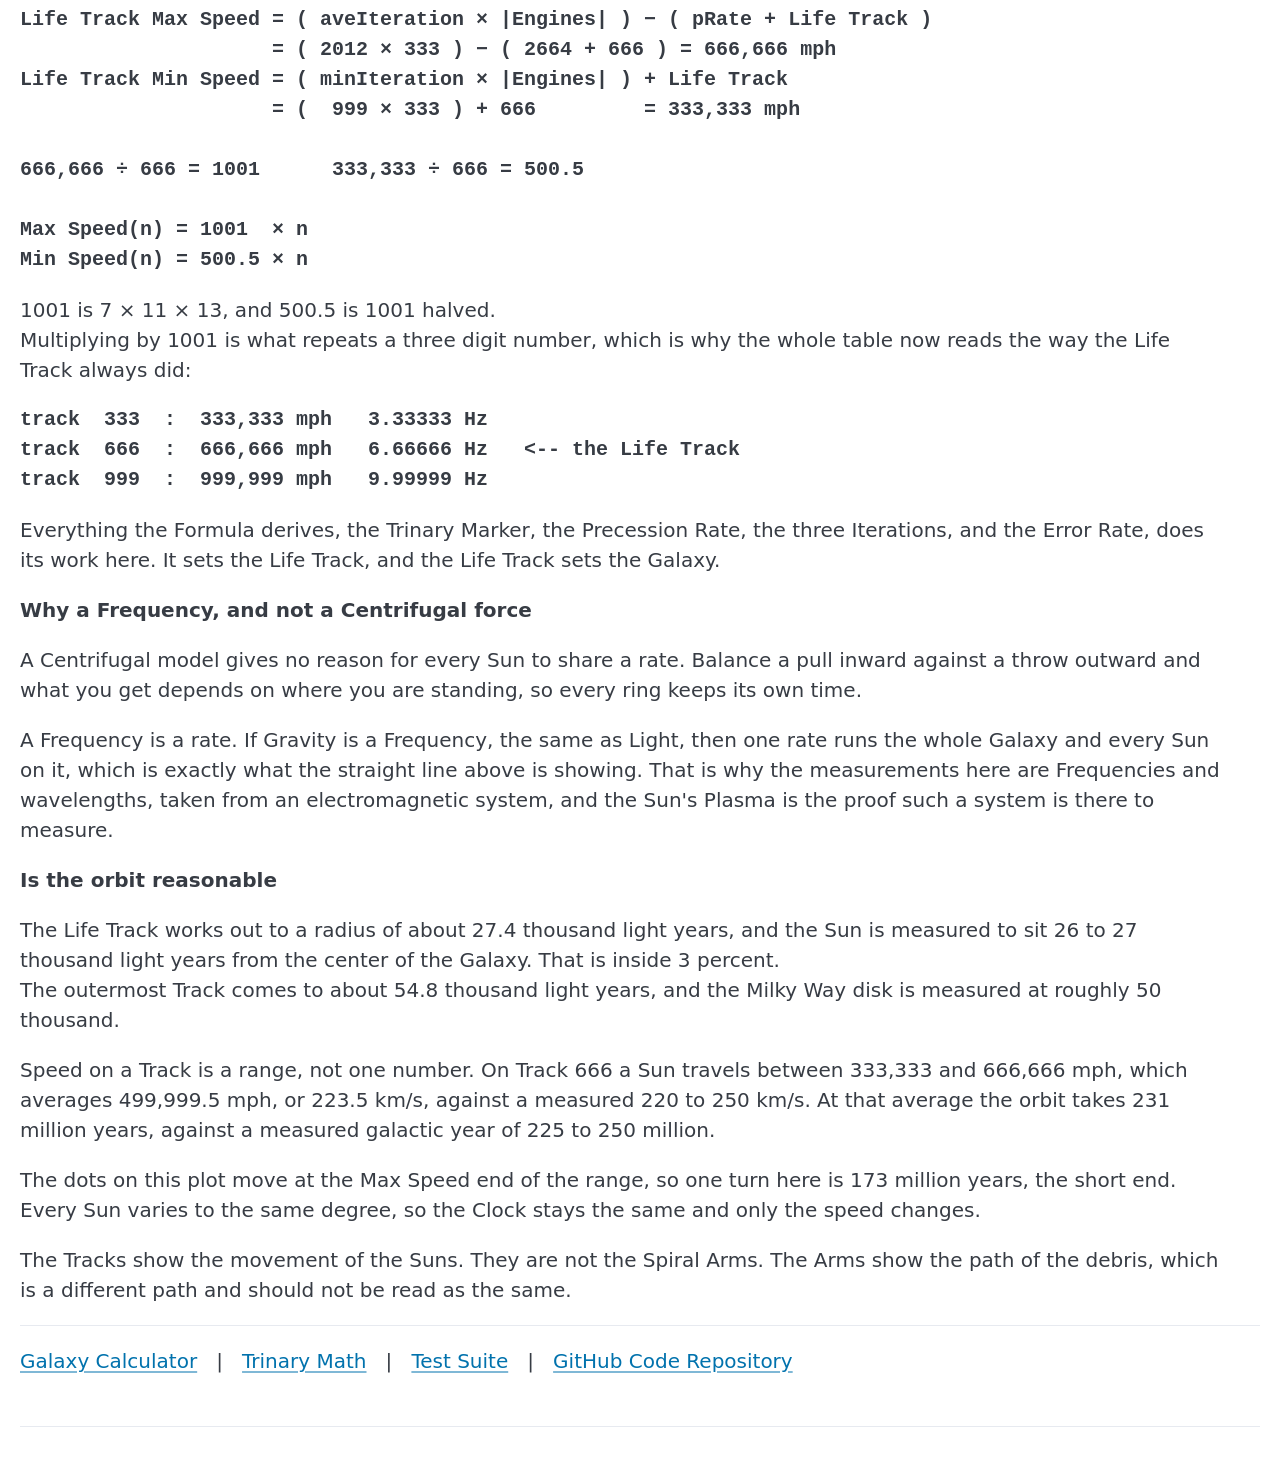
==== commit 3faa29cc: "Updates to conversion" ====
--- a/galaxy.plot.html
+++ b/galaxy.plot.html
@@ -11,7 +11,8 @@
     <meta name="description" content="Author: Jeffrey Scott Flesher, plots the orbital course of every Sun in the Galaxy from the Galaxy Calculator table" />
     <meta name="keywords" content="Galaxy,Plot,Orbit,Leavitt,Trinary,Dark Star,Newton,Jeffrey Scott Flesher" />
     <link rel="shortcut icon" type="image/ico" href="favicon.ico" />
-    <link rel="stylesheet" href="1doc2rule.min.css" />
+    <link rel="stylesheet" href="pico.min.css" />
+    <link rel="stylesheet" href="galaxy.css" />
     <script src="bignumber.js"></script>
     <script src="bignumbermath.js"></script>
     <script src="galaxycalculator.js"></script>
--- a/pico.min.css
+++ b/pico.min.css
@@ -0,0 +1,4 @@
+@charset "UTF-8";/*!
+ * Pico CSS ✨ v2.1.1 (https://picocss.com)
+ * Copyright 2019-2025 - Licensed under MIT
+ */:host,:root{--pico-font-family-emoji:"Apple Color Emoji","Segoe UI Emoji","Segoe UI Symbol","Noto Color Emoji";--pico-font-family-sans-serif:system-ui,"Segoe UI",Roboto,Oxygen,Ubuntu,Cantarell,Helvetica,Arial,"Helvetica Neue",sans-serif,var(--pico-font-family-emoji);--pico-font-family-monospace:ui-monospace,SFMono-Regular,"SF Mono",Menlo,Consolas,"Liberation Mono",monospace,var(--pico-font-family-emoji);--pico-font-family:var(--pico-font-family-sans-serif);--pico-line-height:1.5;--pico-font-weight:400;--pico-font-size:100%;--pico-text-underline-offset:0.1rem;--pico-border-radius:0.25rem;--pico-border-width:0.0625rem;--pico-outline-width:0.125rem;--pico-transition:0.2s ease-in-out;--pico-spacing:1rem;--pico-typography-spacing-vertical:1rem;--pico-block-spacing-vertical:var(--pico-spacing);--pico-block-spacing-horizontal:var(--pico-spacing);--pico-grid-column-gap:var(--pico-spacing);--pico-grid-row-gap:var(--pico-spacing);--pico-form-element-spacing-vertical:0.75rem;--pico-form-element-spacing-horizontal:1rem;--pico-group-box-shadow:0 0 0 rgba(0, 0, 0, 0);--pico-group-box-shadow-focus-with-button:0 0 0 var(--pico-outline-width) var(--pico-primary-focus);--pico-group-box-shadow-focus-with-input:0 0 0 0.0625rem var(--pico-form-element-border-color);--pico-modal-overlay-backdrop-filter:blur(0.375rem);--pico-nav-element-spacing-vertical:1rem;--pico-nav-element-spacing-horizontal:0.5rem;--pico-nav-link-spacing-vertical:0.5rem;--pico-nav-link-spacing-horizontal:0.5rem;--pico-nav-breadcrumb-divider:">";--pico-icon-checkbox:url("data:image/svg+xml,%3Csvg xmlns='http://www.w3.org/2000/svg' width='24' height='24' viewBox='0 0 24 24' fill='none' stroke='rgb(255, 255, 255)' stroke-width='4' stroke-linecap='round' stroke-linejoin='round'%3E%3Cpolyline points='20 6 9 17 4 12'%3E%3C/polyline%3E%3C/svg%3E");--pico-icon-minus:url("data:image/svg+xml,%3Csvg xmlns='http://www.w3.org/2000/svg' width='24' height='24' viewBox='0 0 24 24' fill='none' stroke='rgb(255, 255, 255)' stroke-width='4' stroke-linecap='round' stroke-linejoin='round'%3E%3Cline x1='5' y1='12' x2='19' y2='12'%3E%3C/line%3E%3C/svg%3E");--pico-icon-chevron:url("data:image/svg+xml,%3Csvg xmlns='http://www.w3.org/2000/svg' width='24' height='24' viewBox='0 0 24 24' fill='none' stroke='rgb(136, 145, 164)' stroke-width='2' stroke-linecap='round' stroke-linejoin='round'%3E%3Cpolyline points='6 9 12 15 18 9'%3E%3C/polyline%3E%3C/svg%3E");--pico-icon-date:url("data:image/svg+xml,%3Csvg xmlns='http://www.w3.org/2000/svg' width='24' height='24' viewBox='0 0 24 24' fill='none' stroke='rgb(136, 145, 164)' stroke-width='2' stroke-linecap='round' stroke-linejoin='round'%3E%3Crect x='3' y='4' width='18' height='18' rx='2' ry='2'%3E%3C/rect%3E%3Cline x1='16' y1='2' x2='16' y2='6'%3E%3C/line%3E%3Cline x1='8' y1='2' x2='8' y2='6'%3E%3C/line%3E%3Cline x1='3' y1='10' x2='21' y2='10'%3E%3C/line%3E%3C/svg%3E");--pico-icon-time:url("data:image/svg+xml,%3Csvg xmlns='http://www.w3.org/2000/svg' width='24' height='24' viewBox='0 0 24 24' fill='none' stroke='rgb(136, 145, 164)' stroke-width='2' stroke-linecap='round' stroke-linejoin='round'%3E%3Ccircle cx='12' cy='12' r='10'%3E%3C/circle%3E%3Cpolyline points='12 6 12 12 16 14'%3E%3C/polyline%3E%3C/svg%3E");--pico-icon-search:url("data:image/svg+xml,%3Csvg xmlns='http://www.w3.org/2000/svg' width='24' height='24' viewBox='0 0 24 24' fill='none' stroke='rgb(136, 145, 164)' stroke-width='1.5' stroke-linecap='round' stroke-linejoin='round'%3E%3Ccircle cx='11' cy='11' r='8'%3E%3C/circle%3E%3Cline x1='21' y1='21' x2='16.65' y2='16.65'%3E%3C/line%3E%3C/svg%3E");--pico-icon-close:url("data:image/svg+xml,%3Csvg xmlns='http://www.w3.org/2000/svg' width='24' height='24' viewBox='0 0 24 24' fill='none' stroke='rgb(136, 145, 164)' stroke-width='3' stroke-linecap='round' stroke-linejoin='round'%3E%3Cline x1='18' y1='6' x2='6' y2='18'%3E%3C/line%3E%3Cline x1='6' y1='6' x2='18' y2='18'%3E%3C/line%3E%3C/svg%3E");--pico-icon-loading:url("data:image/svg+xml,%3Csvg fill='none' height='24' width='24' viewBox='0 0 24 24' xmlns='http://www.w3.org/2000/svg' %3E%3Cstyle%3E g %7B animation: rotate 2s linear infinite; transform-origin: center center; %7D circle %7B stroke-dasharray: 75,100; stroke-dashoffset: -5; animation: dash 1.5s ease-in-out infinite; stroke-linecap: round; %7D @keyframes rotate %7B 0%25 %7B transform: rotate(0deg); %7D 100%25 %7B transform: rotate(360deg); %7D %7D @keyframes dash %7B 0%25 %7B stroke-dasharray: 1,100; stroke-dashoffset: 0; %7D 50%25 %7B stroke-dasharray: 44.5,100; stroke-dashoffset: -17.5; %7D 100%25 %7B stroke-dasharray: 44.5,100; stroke-dashoffset: -62; %7D %7D %3C/style%3E%3Cg%3E%3Ccircle cx='12' cy='12' r='10' fill='none' stroke='rgb(136, 145, 164)' stroke-width='4' /%3E%3C/g%3E%3C/svg%3E")}@media (min-width:576px){:host,:root{--pico-font-size:106.25%}}@media (min-width:768px){:host,:root{--pico-font-size:112.5%}}@media (min-width:1024px){:host,:root{--pico-font-size:118.75%}}@media (min-width:1280px){:host,:root{--pico-font-size:125%}}@media (min-width:1536px){:host,:root{--pico-font-size:131.25%}}a{--pico-text-decoration:underline}a.contrast,a.secondary{--pico-text-decoration:underline}small{--pico-font-size:0.875em}h1,h2,h3,h4,h5,h6{--pico-font-weight:700}h1{--pico-font-size:2rem;--pico-line-height:1.125;--pico-typography-spacing-top:3rem}h2{--pico-font-size:1.75rem;--pico-line-height:1.15;--pico-typography-spacing-top:2.625rem}h3{--pico-font-size:1.5rem;--pico-line-height:1.175;--pico-typography-spacing-top:2.25rem}h4{--pico-font-size:1.25rem;--pico-line-height:1.2;--pico-typography-spacing-top:1.874rem}h5{--pico-font-size:1.125rem;--pico-line-height:1.225;--pico-typography-spacing-top:1.6875rem}h6{--pico-font-size:1rem;--pico-line-height:1.25;--pico-typography-spacing-top:1.5rem}tfoot td,tfoot th,thead td,thead th{--pico-font-weight:600;--pico-border-width:0.1875rem}code,kbd,pre,samp{--pico-font-family:var(--pico-font-family-monospace)}kbd{--pico-font-weight:bolder}:where(select,textarea),input:not([type=submit],[type=button],[type=reset],[type=checkbox],[type=radio],[type=file]){--pico-outline-width:0.0625rem}[type=search]{--pico-border-radius:5rem}[type=checkbox],[type=radio]{--pico-border-width:0.125rem}[type=checkbox][role=switch]{--pico-border-width:0.1875rem}details.dropdown summary:not([role=button]){--pico-outline-width:0.0625rem}nav details.dropdown summary:focus-visible{--pico-outline-width:0.125rem}[role=search]{--pico-border-radius:5rem}[role=group]:has(button.secondary:focus,[type=submit].secondary:focus,[type=button].secondary:focus,[role=button].secondary:focus),[role=search]:has(button.secondary:focus,[type=submit].secondary:focus,[type=button].secondary:focus,[role=button].secondary:focus){--pico-group-box-shadow-focus-with-button:0 0 0 var(--pico-outline-width) var(--pico-secondary-focus)}[role=group]:has(button.contrast:focus,[type=submit].contrast:focus,[type=button].contrast:focus,[role=button].contrast:focus),[role=search]:has(button.contrast:focus,[type=submit].contrast:focus,[type=button].contrast:focus,[role=button].contrast:focus){--pico-group-box-shadow-focus-with-button:0 0 0 var(--pico-outline-width) var(--pico-contrast-focus)}[role=group] [role=button],[role=group] [type=button],[role=group] [type=submit],[role=group] button,[role=search] [role=button],[role=search] [type=button],[role=search] [type=submit],[role=search] button{--pico-form-element-spacing-horizontal:2rem}details summary[role=button]:not(.outline)::after{filter:brightness(0) invert(1)}[aria-busy=true]:not(input,select,textarea):is(button,[type=submit],[type=button],[type=reset],[role=button]):not(.outline)::before{filter:brightness(0) invert(1)}:host(:not([data-theme=dark])),:root:not([data-theme=dark]),[data-theme=light]{color-scheme:light;--pico-background-color:#fff;--pico-color:#373c44;--pico-text-selection-color:rgba(2, 154, 232, 0.25);--pico-muted-color:#646b79;--pico-muted-border-color:rgb(231, 234, 239.5);--pico-primary:#0172ad;--pico-primary-background:#0172ad;--pico-primary-border:var(--pico-primary-background);--pico-primary-underline:rgba(1, 114, 173, 0.5);--pico-primary-hover:#015887;--pico-primary-hover-background:#02659a;--pico-primary-hover-border:var(--pico-primary-hover-background);--pico-primary-hover-underline:var(--pico-primary-hover);--pico-primary-focus:rgba(2, 154, 232, 0.5);--pico-primary-inverse:#fff;--pico-secondary:#5d6b89;--pico-secondary-background:#525f7a;--pico-secondary-border:var(--pico-secondary-background);--pico-secondary-underline:rgba(93, 107, 137, 0.5);--pico-secondary-hover:#48536b;--pico-secondary-hover-background:#48536b;--pico-secondary-hover-border:var(--pico-secondary-hover-background);--pico-secondary-hover-underline:var(--pico-secondary-hover);--pico-secondary-focus:rgba(93, 107, 137, 0.25);--pico-secondary-inverse:#fff;--pico-contrast:#181c25;--pico-contrast-background:#181c25;--pico-contrast-border:var(--pico-contrast-background);--pico-contrast-underline:rgba(24, 28, 37, 0.5);--pico-contrast-hover:#000;--pico-contrast-hover-background:#000;--pico-contrast-hover-border:var(--pico-contrast-hover-background);--pico-contrast-hover-underline:var(--pico-secondary-hover);--pico-contrast-focus:rgba(93, 107, 137, 0.25);--pico-contrast-inverse:#fff;--pico-box-shadow:0.0145rem 0.029rem 0.174rem rgba(129, 145, 181, 0.01698),0.0335rem 0.067rem 0.402rem rgba(129, 145, 181, 0.024),0.0625rem 0.125rem 0.75rem rgba(129, 145, 181, 0.03),0.1125rem 0.225rem 1.35rem rgba(129, 145, 181, 0.036),0.2085rem 0.417rem 2.502rem rgba(129, 145, 181, 0.04302),0.5rem 1rem 6rem rgba(129, 145, 181, 0.06),0 0 0 0.0625rem rgba(129, 145, 181, 0.015);--pico-h1-color:#2d3138;--pico-h2-color:#373c44;--pico-h3-color:#424751;--pico-h4-color:#4d535e;--pico-h5-color:#5c6370;--pico-h6-color:#646b79;--pico-mark-background-color:rgb(252.5, 230.5, 191.5);--pico-mark-color:#0f1114;--pico-ins-color:rgb(28.5, 105.5, 84);--pico-del-color:rgb(136, 56.5, 53);--pico-blockquote-border-color:var(--pico-muted-border-color);--pico-blockquote-footer-color:var(--pico-muted-color);--pico-button-box-shadow:0 0 0 rgba(0, 0, 0, 0);--pico-button-hover-box-shadow:0 0 0 rgba(0, 0, 0, 0);--pico-table-border-color:var(--pico-muted-border-color);--pico-table-row-stripped-background-color:rgba(111, 120, 135, 0.0375);--pico-code-background-color:rgb(243, 244.5, 246.75);--pico-code-color:#646b79;--pico-code-kbd-background-color:var(--pico-color);--pico-code-kbd-color:var(--pico-background-color);--pico-form-element-background-color:rgb(251, 251.5, 252.25);--pico-form-element-selected-background-color:#dfe3eb;--pico-form-element-border-color:#cfd5e2;--pico-form-element-color:#23262c;--pico-form-element-placeholder-color:var(--pico-muted-color);--pico-form-element-active-background-color:#fff;--pico-form-element-active-border-color:var(--pico-primary-border);--pico-form-element-focus-color:var(--pico-primary-border);--pico-form-element-disabled-opacity:0.5;--pico-form-element-invalid-border-color:rgb(183.5, 105.5, 106.5);--pico-form-element-invalid-active-border-color:rgb(200.25, 79.25, 72.25);--pico-form-element-invalid-focus-color:var(--pico-form-element-invalid-active-border-color);--pico-form-element-valid-border-color:rgb(76, 154.5, 137.5);--pico-form-element-valid-active-border-color:rgb(39, 152.75, 118.75);--pico-form-element-valid-focus-color:var(--pico-form-element-valid-active-border-color);--pico-switch-background-color:#bfc7d9;--pico-switch-checked-background-color:var(--pico-primary-background);--pico-switch-color:#fff;--pico-switch-thumb-box-shadow:0 0 0 rgba(0, 0, 0, 0);--pico-range-border-color:#dfe3eb;--pico-range-active-border-color:#bfc7d9;--pico-range-thumb-border-color:var(--pico-background-color);--pico-range-thumb-color:var(--pico-secondary-background);--pico-range-thumb-active-color:var(--pico-primary-background);--pico-accordion-border-color:var(--pico-muted-border-color);--pico-accordion-active-summary-color:var(--pico-primary-hover);--pico-accordion-close-summary-color:var(--pico-color);--pico-accordion-open-summary-color:var(--pico-muted-color);--pico-card-background-color:var(--pico-background-color);--pico-card-border-color:var(--pico-muted-border-color);--pico-card-box-shadow:var(--pico-box-shadow);--pico-card-sectioning-background-color:rgb(251, 251.5, 252.25);--pico-dropdown-background-color:#fff;--pico-dropdown-border-color:#eff1f4;--pico-dropdown-box-shadow:var(--pico-box-shadow);--pico-dropdown-color:var(--pico-color);--pico-dropdown-hover-background-color:#eff1f4;--pico-loading-spinner-opacity:0.5;--pico-modal-overlay-background-color:rgba(232, 234, 237, 0.75);--pico-progress-background-color:#dfe3eb;--pico-progress-color:var(--pico-primary-background);--pico-tooltip-background-color:var(--pico-contrast-background);--pico-tooltip-color:var(--pico-contrast-inverse);--pico-icon-valid:url("data:image/svg+xml,%3Csvg xmlns='http://www.w3.org/2000/svg' width='24' height='24' viewBox='0 0 24 24' fill='none' stroke='rgb(76, 154.5, 137.5)' stroke-width='2' stroke-linecap='round' stroke-linejoin='round'%3E%3Cpolyline points='20 6 9 17 4 12'%3E%3C/polyline%3E%3C/svg%3E");--pico-icon-invalid:url("data:image/svg+xml,%3Csvg xmlns='http://www.w3.org/2000/svg' width='24' height='24' viewBox='0 0 24 24' fill='none' stroke='rgb(200.25, 79.25, 72.25)' stroke-width='2' stroke-linecap='round' stroke-linejoin='round'%3E%3Ccircle cx='12' cy='12' r='10'%3E%3C/circle%3E%3Cline x1='12' y1='8' x2='12' y2='12'%3E%3C/line%3E%3Cline x1='12' y1='16' x2='12.01' y2='16'%3E%3C/line%3E%3C/svg%3E")}:host(:not([data-theme=dark])) input:is([type=submit],[type=button],[type=reset],[type=checkbox],[type=radio],[type=file]),:root:not([data-theme=dark]) input:is([type=submit],[type=button],[type=reset],[type=checkbox],[type=radio],[type=file]),[data-theme=light] input:is([type=submit],[type=button],[type=reset],[type=checkbox],[type=radio],[type=file]){--pico-form-element-focus-color:var(--pico-primary-focus)}@media only screen and (prefers-color-scheme:dark){:host(:not([data-theme])),:root:not([data-theme]){color-scheme:dark;--pico-background-color:rgb(19, 22.5, 30.5);--pico-color:#c2c7d0;--pico-text-selection-color:rgba(1, 170, 255, 0.1875);--pico-muted-color:#7b8495;--pico-muted-border-color:#202632;--pico-primary:#01aaff;--pico-primary-background:#0172ad;--pico-primary-border:var(--pico-primary-background);--pico-primary-underline:rgba(1, 170, 255, 0.5);--pico-primary-hover:#79c0ff;--pico-primary-hover-background:#017fc0;--pico-primary-hover-border:var(--pico-primary-hover-background);--pico-primary-hover-underline:var(--pico-primary-hover);--pico-primary-focus:rgba(1, 170, 255, 0.375);--pico-primary-inverse:#fff;--pico-secondary:#969eaf;--pico-secondary-background:#525f7a;--pico-secondary-border:var(--pico-secondary-background);--pico-secondary-underline:rgba(150, 158, 175, 0.5);--pico-secondary-hover:#b3b9c5;--pico-secondary-hover-background:#5d6b89;--pico-secondary-hover-border:var(--pico-secondary-hover-background);--pico-secondary-hover-underline:var(--pico-secondary-hover);--pico-secondary-focus:rgba(144, 158, 190, 0.25);--pico-secondary-inverse:#fff;--pico-contrast:#dfe3eb;--pico-contrast-background:#eff1f4;--pico-contrast-border:var(--pico-contrast-background);--pico-contrast-underline:rgba(223, 227, 235, 0.5);--pico-contrast-hover:#fff;--pico-contrast-hover-background:#fff;--pico-contrast-hover-border:var(--pico-contrast-hover-background);--pico-contrast-hover-underline:var(--pico-contrast-hover);--pico-contrast-focus:rgba(207, 213, 226, 0.25);--pico-contrast-inverse:#000;--pico-box-shadow:0.0145rem 0.029rem 0.174rem rgba(7, 8.5, 12, 0.01698),0.0335rem 0.067rem 0.402rem rgba(7, 8.5, 12, 0.024),0.0625rem 0.125rem 0.75rem rgba(7, 8.5, 12, 0.03),0.1125rem 0.225rem 1.35rem rgba(7, 8.5, 12, 0.036),0.2085rem 0.417rem 2.502rem rgba(7, 8.5, 12, 0.04302),0.5rem 1rem 6rem rgba(7, 8.5, 12, 0.06),0 0 0 0.0625rem rgba(7, 8.5, 12, 0.015);--pico-h1-color:#f0f1f3;--pico-h2-color:#e0e3e7;--pico-h3-color:#c2c7d0;--pico-h4-color:#b3b9c5;--pico-h5-color:#a4acba;--pico-h6-color:#8891a4;--pico-mark-background-color:#014063;--pico-mark-color:#fff;--pico-ins-color:#62af9a;--pico-del-color:rgb(205.5, 126, 123);--pico-blockquote-border-color:var(--pico-muted-border-color);--pico-blockquote-footer-color:var(--pico-muted-color);--pico-button-box-shadow:0 0 0 rgba(0, 0, 0, 0);--pico-button-hover-box-shadow:0 0 0 rgba(0, 0, 0, 0);--pico-table-border-color:var(--pico-muted-border-color);--pico-table-row-stripped-background-color:rgba(111, 120, 135, 0.0375);--pico-code-background-color:rgb(26, 30.5, 40.25);--pico-code-color:#8891a4;--pico-code-kbd-background-color:var(--pico-color);--pico-code-kbd-color:var(--pico-background-color);--pico-form-element-background-color:rgb(28, 33, 43.5);--pico-form-element-selected-background-color:#2a3140;--pico-form-element-border-color:#2a3140;--pico-form-element-color:#e0e3e7;--pico-form-element-placeholder-color:#8891a4;--pico-form-element-active-background-color:rgb(26, 30.5, 40.25);--pico-form-element-active-border-color:var(--pico-primary-border);--pico-form-element-focus-color:var(--pico-primary-border);--pico-form-element-disabled-opacity:0.5;--pico-form-element-invalid-border-color:rgb(149.5, 74, 80);--pico-form-element-invalid-active-border-color:rgb(183.25, 63.5, 59);--pico-form-element-invalid-focus-color:var(--pico-form-element-invalid-active-border-color);--pico-form-element-valid-border-color:#2a7b6f;--pico-form-element-valid-active-border-color:rgb(22, 137, 105.5);--pico-form-element-valid-focus-color:var(--pico-form-element-valid-active-border-color);--pico-switch-background-color:#333c4e;--pico-switch-checked-background-color:var(--pico-primary-background);--pico-switch-color:#fff;--pico-switch-thumb-box-shadow:0 0 0 rgba(0, 0, 0, 0);--pico-range-border-color:#202632;--pico-range-active-border-color:#2a3140;--pico-range-thumb-border-color:var(--pico-background-color);--pico-range-thumb-color:var(--pico-secondary-background);--pico-range-thumb-active-color:var(--pico-primary-background);--pico-accordion-border-color:var(--pico-muted-border-color);--pico-accordion-active-summary-color:var(--pico-primary-hover);--pico-accordion-close-summary-color:var(--pico-color);--pico-accordion-open-summary-color:var(--pico-muted-color);--pico-card-background-color:#181c25;--pico-card-border-color:var(--pico-card-background-color);--pico-card-box-shadow:var(--pico-box-shadow);--pico-card-sectioning-background-color:rgb(26, 30.5, 40.25);--pico-dropdown-background-color:#181c25;--pico-dropdown-border-color:#202632;--pico-dropdown-box-shadow:var(--pico-box-shadow);--pico-dropdown-color:var(--pico-color);--pico-dropdown-hover-background-color:#202632;--pico-loading-spinner-opacity:0.5;--pico-modal-overlay-background-color:rgba(7.5, 8.5, 10, 0.75);--pico-progress-background-color:#202632;--pico-progress-color:var(--pico-primary-background);--pico-tooltip-background-color:var(--pico-contrast-background);--pico-tooltip-color:var(--pico-contrast-inverse);--pico-icon-valid:url("data:image/svg+xml,%3Csvg xmlns='http://www.w3.org/2000/svg' width='24' height='24' viewBox='0 0 24 24' fill='none' stroke='rgb(42, 123, 111)' stroke-width='2' stroke-linecap='round' stroke-linejoin='round'%3E%3Cpolyline points='20 6 9 17 4 12'%3E%3C/polyline%3E%3C/svg%3E");--pico-icon-invalid:url("data:image/svg+xml,%3Csvg xmlns='http://www.w3.org/2000/svg' width='24' height='24' viewBox='0 0 24 24' fill='none' stroke='rgb(149.5, 74, 80)' stroke-width='2' stroke-linecap='round' stroke-linejoin='round'%3E%3Ccircle cx='12' cy='12' r='10'%3E%3C/circle%3E%3Cline x1='12' y1='8' x2='12' y2='12'%3E%3C/line%3E%3Cline x1='12' y1='16' x2='12.01' y2='16'%3E%3C/line%3E%3C/svg%3E")}:host(:not([data-theme])) input:is([type=submit],[type=button],[type=reset],[type=checkbox],[type=radio],[type=file]),:root:not([data-theme]) input:is([type=submit],[type=button],[type=reset],[type=checkbox],[type=radio],[type=file]){--pico-form-element-focus-color:var(--pico-primary-focus)}:host(:not([data-theme])) details summary[role=button].contrast:not(.outline)::after,:root:not([data-theme]) details summary[role=button].contrast:not(.outline)::after{filter:brightness(0)}:host(:not([data-theme])) [aria-busy=true]:not(input,select,textarea).contrast:is(button,[type=submit],[type=button],[type=reset],[role=button]):not(.outline)::before,:root:not([data-theme]) [aria-busy=true]:not(input,select,textarea).contrast:is(button,[type=submit],[type=button],[type=reset],[role=button]):not(.outline)::before{filter:brightness(0)}}[data-theme=dark]{color-scheme:dark;--pico-background-color:rgb(19, 22.5, 30.5);--pico-color:#c2c7d0;--pico-text-selection-color:rgba(1, 170, 255, 0.1875);--pico-muted-color:#7b8495;--pico-muted-border-color:#202632;--pico-primary:#01aaff;--pico-primary-background:#0172ad;--pico-primary-border:var(--pico-primary-background);--pico-primary-underline:rgba(1, 170, 255, 0.5);--pico-primary-hover:#79c0ff;--pico-primary-hover-background:#017fc0;--pico-primary-hover-border:var(--pico-primary-hover-background);--pico-primary-hover-underline:var(--pico-primary-hover);--pico-primary-focus:rgba(1, 170, 255, 0.375);--pico-primary-inverse:#fff;--pico-secondary:#969eaf;--pico-secondary-background:#525f7a;--pico-secondary-border:var(--pico-secondary-background);--pico-secondary-underline:rgba(150, 158, 175, 0.5);--pico-secondary-hover:#b3b9c5;--pico-secondary-hover-background:#5d6b89;--pico-secondary-hover-border:var(--pico-secondary-hover-background);--pico-secondary-hover-underline:var(--pico-secondary-hover);--pico-secondary-focus:rgba(144, 158, 190, 0.25);--pico-secondary-inverse:#fff;--pico-contrast:#dfe3eb;--pico-contrast-background:#eff1f4;--pico-contrast-border:var(--pico-contrast-background);--pico-contrast-underline:rgba(223, 227, 235, 0.5);--pico-contrast-hover:#fff;--pico-contrast-hover-background:#fff;--pico-contrast-hover-border:var(--pico-contrast-hover-background);--pico-contrast-hover-underline:var(--pico-contrast-hover);--pico-contrast-focus:rgba(207, 213, 226, 0.25);--pico-contrast-inverse:#000;--pico-box-shadow:0.0145rem 0.029rem 0.174rem rgba(7, 8.5, 12, 0.01698),0.0335rem 0.067rem 0.402rem rgba(7, 8.5, 12, 0.024),0.0625rem 0.125rem 0.75rem rgba(7, 8.5, 12, 0.03),0.1125rem 0.225rem 1.35rem rgba(7, 8.5, 12, 0.036),0.2085rem 0.417rem 2.502rem rgba(7, 8.5, 12, 0.04302),0.5rem 1rem 6rem rgba(7, 8.5, 12, 0.06),0 0 0 0.0625rem rgba(7, 8.5, 12, 0.015);--pico-h1-color:#f0f1f3;--pico-h2-color:#e0e3e7;--pico-h3-color:#c2c7d0;--pico-h4-color:#b3b9c5;--pico-h5-color:#a4acba;--pico-h6-color:#8891a4;--pico-mark-background-color:#014063;--pico-mark-color:#fff;--pico-ins-color:#62af9a;--pico-del-color:rgb(205.5, 126, 123);--pico-blockquote-border-color:var(--pico-muted-border-color);--pico-blockquote-footer-color:var(--pico-muted-color);--pico-button-box-shadow:0 0 0 rgba(0, 0, 0, 0);--pico-button-hover-box-shadow:0 0 0 rgba(0, 0, 0, 0);--pico-table-border-color:var(--pico-muted-border-color);--pico-table-row-stripped-background-color:rgba(111, 120, 135, 0.0375);--pico-code-background-color:rgb(26, 30.5, 40.25);--pico-code-color:#8891a4;--pico-code-kbd-background-color:var(--pico-color);--pico-code-kbd-color:var(--pico-background-color);--pico-form-element-background-color:rgb(28, 33, 43.5);--pico-form-element-selected-background-color:#2a3140;--pico-form-element-border-color:#2a3140;--pico-form-element-color:#e0e3e7;--pico-form-element-placeholder-color:#8891a4;--pico-form-element-active-background-color:rgb(26, 30.5, 40.25);--pico-form-element-active-border-color:var(--pico-primary-border);--pico-form-element-focus-color:var(--pico-primary-border);--pico-form-element-disabled-opacity:0.5;--pico-form-element-invalid-border-color:rgb(149.5, 74, 80);--pico-form-element-invalid-active-border-color:rgb(183.25, 63.5, 59);--pico-form-element-invalid-focus-color:var(--pico-form-element-invalid-active-border-color);--pico-form-element-valid-border-color:#2a7b6f;--pico-form-element-valid-active-border-color:rgb(22, 137, 105.5);--pico-form-element-valid-focus-color:var(--pico-form-element-valid-active-border-color);--pico-switch-background-color:#333c4e;--pico-switch-checked-background-color:var(--pico-primary-background);--pico-switch-color:#fff;--pico-switch-thumb-box-shadow:0 0 0 rgba(0, 0, 0, 0);--pico-range-border-color:#202632;--pico-range-active-border-color:#2a3140;--pico-range-thumb-border-color:var(--pico-background-color);--pico-range-thumb-color:var(--pico-secondary-background);--pico-range-thumb-active-color:var(--pico-primary-background);--pico-accordion-border-color:var(--pico-muted-border-color);--pico-accordion-active-summary-color:var(--pico-primary-hover);--pico-accordion-close-summary-color:var(--pico-color);--pico-accordion-open-summary-color:var(--pico-muted-color);--pico-card-background-color:#181c25;--pico-card-border-color:var(--pico-card-background-color);--pico-card-box-shadow:var(--pico-box-shadow);--pico-card-sectioning-background-color:rgb(26, 30.5, 40.25);--pico-dropdown-background-color:#181c25;--pico-dropdown-border-color:#202632;--pico-dropdown-box-shadow:var(--pico-box-shadow);--pico-dropdown-color:var(--pico-color);--pico-dropdown-hover-background-color:#202632;--pico-loading-spinner-opacity:0.5;--pico-modal-overlay-background-color:rgba(7.5, 8.5, 10, 0.75);--pico-progress-background-color:#202632;--pico-progress-color:var(--pico-primary-background);--pico-tooltip-background-color:var(--pico-contrast-background);--pico-tooltip-color:var(--pico-contrast-inverse);--pico-icon-valid:url("data:image/svg+xml,%3Csvg xmlns='http://www.w3.org/2000/svg' width='24' height='24' viewBox='0 0 24 24' fill='none' stroke='rgb(42, 123, 111)' stroke-width='2' stroke-linecap='round' stroke-linejoin='round'%3E%3Cpolyline points='20 6 9 17 4 12'%3E%3C/polyline%3E%3C/svg%3E");--pico-icon-invalid:url("data:image/svg+xml,%3Csvg xmlns='http://www.w3.org/2000/svg' width='24' height='24' viewBox='0 0 24 24' fill='none' stroke='rgb(149.5, 74, 80)' stroke-width='2' stroke-linecap='round' stroke-linejoin='round'%3E%3Ccircle cx='12' cy='12' r='10'%3E%3C/circle%3E%3Cline x1='12' y1='8' x2='12' y2='12'%3E%3C/line%3E%3Cline x1='12' y1='16' x2='12.01' y2='16'%3E%3C/line%3E%3C/svg%3E")}[data-theme=dark] input:is([type=submit],[type=button],[type=reset],[type=checkbox],[type=radio],[type=file]){--pico-form-element-focus-color:var(--pico-primary-focus)}[data-theme=dark] details summary[role=button].contrast:not(.outline)::after{filter:brightness(0)}[data-theme=dark] [aria-busy=true]:not(input,select,textarea).contrast:is(button,[type=submit],[type=button],[type=reset],[role=button]):not(.outline)::before{filter:brightness(0)}[type=checkbox],[type=radio],[type=range],progress{accent-color:var(--pico-primary)}*,::after,::before{box-sizing:border-box;background-repeat:no-repeat}::after,::before{text-decoration:inherit;vertical-align:inherit}:where(:host),:where(:root){-webkit-tap-highlight-color:transparent;-webkit-text-size-adjust:100%;-moz-text-size-adjust:100%;text-size-adjust:100%;background-color:var(--pico-background-color);color:var(--pico-color);font-weight:var(--pico-font-weight);font-size:var(--pico-font-size);line-height:var(--pico-line-height);font-family:var(--pico-font-family);text-underline-offset:var(--pico-text-underline-offset);text-rendering:optimizeLegibility;overflow-wrap:break-word;-moz-tab-size:4;-o-tab-size:4;tab-size:4}body{width:100%;margin:0}main{display:block}body>footer,body>header,body>main{padding-block:var(--pico-block-spacing-vertical)}section{margin-bottom:var(--pico-block-spacing-vertical)}.container,.container-fluid{width:100%;margin-right:auto;margin-left:auto;padding-right:var(--pico-spacing);padding-left:var(--pico-spacing)}@media (min-width:576px){.container{max-width:510px;padding-right:0;padding-left:0}}@media (min-width:768px){.container{max-width:700px}}@media (min-width:1024px){.container{max-width:950px}}@media (min-width:1280px){.container{max-width:1200px}}@media (min-width:1536px){.container{max-width:1450px}}.grid{grid-column-gap:var(--pico-grid-column-gap);grid-row-gap:var(--pico-grid-row-gap);display:grid;grid-template-columns:1fr}@media (min-width:768px){.grid{grid-template-columns:repeat(auto-fit,minmax(0%,1fr))}}.grid>*{min-width:0}.overflow-auto{overflow:auto}b,strong{font-weight:bolder}sub,sup{position:relative;font-size:.75em;line-height:0;vertical-align:baseline}sub{bottom:-.25em}sup{top:-.5em}address,blockquote,dl,ol,p,pre,table,ul{margin-top:0;margin-bottom:var(--pico-typography-spacing-vertical);color:var(--pico-color);font-style:normal;font-weight:var(--pico-font-weight)}h1,h2,h3,h4,h5,h6{margin-top:0;margin-bottom:var(--pico-typography-spacing-vertical);color:var(--pico-color);font-weight:var(--pico-font-weight);font-size:var(--pico-font-size);line-height:var(--pico-line-height);font-family:var(--pico-font-family)}h1{--pico-color:var(--pico-h1-color)}h2{--pico-color:var(--pico-h2-color)}h3{--pico-color:var(--pico-h3-color)}h4{--pico-color:var(--pico-h4-color)}h5{--pico-color:var(--pico-h5-color)}h6{--pico-color:var(--pico-h6-color)}:where(article,address,blockquote,dl,figure,form,ol,p,pre,table,ul)~:is(h1,h2,h3,h4,h5,h6){margin-top:var(--pico-typography-spacing-top)}p{margin-bottom:var(--pico-typography-spacing-vertical)}hgroup{margin-bottom:var(--pico-typography-spacing-vertical)}hgroup>*{margin-top:0;margin-bottom:0}hgroup>:not(:first-child):last-child{--pico-color:var(--pico-muted-color);--pico-font-weight:unset;font-size:1rem}:where(ol,ul) li{margin-bottom:calc(var(--pico-typography-spacing-vertical) * .25)}:where(dl,ol,ul) :where(dl,ol,ul){margin:0;margin-top:calc(var(--pico-typography-spacing-vertical) * .25)}ul li{list-style:square}mark{padding:.125rem .25rem;background-color:var(--pico-mark-background-color);color:var(--pico-mark-color);vertical-align:baseline}blockquote{display:block;margin:var(--pico-typography-spacing-vertical) 0;padding:var(--pico-spacing);border-right:none;border-left:.25rem solid var(--pico-blockquote-border-color);border-inline-start:0.25rem solid var(--pico-blockquote-border-color);border-inline-end:none}blockquote footer{margin-top:calc(var(--pico-typography-spacing-vertical) * .5);color:var(--pico-blockquote-footer-color)}abbr[title]{border-bottom:1px dotted;text-decoration:none;cursor:help}ins{color:var(--pico-ins-color);text-decoration:none}del{color:var(--pico-del-color)}::-moz-selection{background-color:var(--pico-text-selection-color)}::selection{background-color:var(--pico-text-selection-color)}:where(a:not([role=button])),[role=link]{--pico-color:var(--pico-primary);--pico-background-color:transparent;--pico-underline:var(--pico-primary-underline);outline:0;background-color:var(--pico-background-color);color:var(--pico-color);-webkit-text-decoration:var(--pico-text-decoration);text-decoration:var(--pico-text-decoration);text-decoration-color:var(--pico-underline);text-underline-offset:0.125em;transition:background-color var(--pico-transition),color var(--pico-transition),box-shadow var(--pico-transition),-webkit-text-decoration var(--pico-transition);transition:background-color var(--pico-transition),color var(--pico-transition),text-decoration var(--pico-transition),box-shadow var(--pico-transition);transition:background-color var(--pico-transition),color var(--pico-transition),text-decoration var(--pico-transition),box-shadow var(--pico-transition),-webkit-text-decoration var(--pico-transition)}:where(a:not([role=button])):is([aria-current]:not([aria-current=false]),:hover,:active,:focus),[role=link]:is([aria-current]:not([aria-current=false]),:hover,:active,:focus){--pico-color:var(--pico-primary-hover);--pico-underline:var(--pico-primary-hover-underline);--pico-text-decoration:underline}:where(a:not([role=button])):focus-visible,[role=link]:focus-visible{box-shadow:0 0 0 var(--pico-outline-width) var(--pico-primary-focus)}:where(a:not([role=button])).secondary,[role=link].secondary{--pico-color:var(--pico-secondary);--pico-underline:var(--pico-secondary-underline)}:where(a:not([role=button])).secondary:is([aria-current]:not([aria-current=false]),:hover,:active,:focus),[role=link].secondary:is([aria-current]:not([aria-current=false]),:hover,:active,:focus){--pico-color:var(--pico-secondary-hover);--pico-underline:var(--pico-secondary-hover-underline)}:where(a:not([role=button])).contrast,[role=link].contrast{--pico-color:var(--pico-contrast);--pico-underline:var(--pico-contrast-underline)}:where(a:not([role=button])).contrast:is([aria-current]:not([aria-current=false]),:hover,:active,:focus),[role=link].contrast:is([aria-current]:not([aria-current=false]),:hover,:active,:focus){--pico-color:var(--pico-contrast-hover);--pico-underline:var(--pico-contrast-hover-underline)}a[role=button]{display:inline-block}button{margin:0;overflow:visible;font-family:inherit;text-transform:none}[type=button],[type=reset],[type=submit],button{-webkit-appearance:button}[role=button],[type=button],[type=file]::file-selector-button,[type=reset],[type=submit],button{--pico-background-color:var(--pico-primary-background);--pico-border-color:var(--pico-primary-border);--pico-color:var(--pico-primary-inverse);--pico-box-shadow:var(--pico-button-box-shadow, 0 0 0 rgba(0, 0, 0, 0));padding:var(--pico-form-element-spacing-vertical) var(--pico-form-element-spacing-horizontal);border:var(--pico-border-width) solid var(--pico-border-color);border-radius:var(--pico-border-radius);outline:0;background-color:var(--pico-background-color);box-shadow:var(--pico-box-shadow);color:var(--pico-color);font-weight:var(--pico-font-weight);font-size:1rem;line-height:var(--pico-line-height);text-align:center;text-decoration:none;cursor:pointer;-webkit-user-select:none;-moz-user-select:none;user-select:none;transition:background-color var(--pico-transition),border-color var(--pico-transition),color var(--pico-transition),box-shadow var(--pico-transition)}[role=button]:is(:hover,:active,:focus),[role=button]:is([aria-current]:not([aria-current=false])),[type=button]:is(:hover,:active,:focus),[type=button]:is([aria-current]:not([aria-current=false])),[type=file]::file-selector-button:is(:hover,:active,:focus),[type=file]::file-selector-button:is([aria-current]:not([aria-current=false])),[type=reset]:is(:hover,:active,:focus),[type=reset]:is([aria-current]:not([aria-current=false])),[type=submit]:is(:hover,:active,:focus),[type=submit]:is([aria-current]:not([aria-current=false])),button:is(:hover,:active,:focus),button:is([aria-current]:not([aria-current=false])){--pico-background-color:var(--pico-primary-hover-background);--pico-border-color:var(--pico-primary-hover-border);--pico-box-shadow:var(--pico-button-hover-box-shadow, 0 0 0 rgba(0, 0, 0, 0));--pico-color:var(--pico-primary-inverse)}[role=button]:focus,[role=button]:is([aria-current]:not([aria-current=false])):focus,[type=button]:focus,[type=button]:is([aria-current]:not([aria-current=false])):focus,[type=file]::file-selector-button:focus,[type=file]::file-selector-button:is([aria-current]:not([aria-current=false])):focus,[type=reset]:focus,[type=reset]:is([aria-current]:not([aria-current=false])):focus,[type=submit]:focus,[type=submit]:is([aria-current]:not([aria-current=false])):focus,button:focus,button:is([aria-current]:not([aria-current=false])):focus{--pico-box-shadow:var(--pico-button-hover-box-shadow, 0 0 0 rgba(0, 0, 0, 0)),0 0 0 var(--pico-outline-width) var(--pico-primary-focus)}[type=button],[type=reset],[type=submit]{margin-bottom:var(--pico-spacing)}:is(button,[type=submit],[type=button],[role=button]).secondary,[type=file]::file-selector-button,[type=reset]{--pico-background-color:var(--pico-secondary-background);--pico-border-color:var(--pico-secondary-border);--pico-color:var(--pico-secondary-inverse);cursor:pointer}:is(button,[type=submit],[type=button],[role=button]).secondary:is([aria-current]:not([aria-current=false]),:hover,:active,:focus),[type=file]::file-selector-button:is([aria-current]:not([aria-current=false]),:hover,:active,:focus),[type=reset]:is([aria-current]:not([aria-current=false]),:hover,:active,:focus){--pico-background-color:var(--pico-secondary-hover-background);--pico-border-color:var(--pico-secondary-hover-border);--pico-color:var(--pico-secondary-inverse)}:is(button,[type=submit],[type=button],[role=button]).secondary:focus,:is(button,[type=submit],[type=button],[role=button]).secondary:is([aria-current]:not([aria-current=false])):focus,[type=file]::file-selector-button:focus,[type=file]::file-selector-button:is([aria-current]:not([aria-current=false])):focus,[type=reset]:focus,[type=reset]:is([aria-current]:not([aria-current=false])):focus{--pico-box-shadow:var(--pico-button-hover-box-shadow, 0 0 0 rgba(0, 0, 0, 0)),0 0 0 var(--pico-outline-width) var(--pico-secondary-focus)}:is(button,[type=submit],[type=button],[role=button]).contrast{--pico-background-color:var(--pico-contrast-background);--pico-border-color:var(--pico-contrast-border);--pico-color:var(--pico-contrast-inverse)}:is(button,[type=submit],[type=button],[role=button]).contrast:is([aria-current]:not([aria-current=false]),:hover,:active,:focus){--pico-background-color:var(--pico-contrast-hover-background);--pico-border-color:var(--pico-contrast-hover-border);--pico-color:var(--pico-contrast-inverse)}:is(button,[type=submit],[type=button],[role=button]).contrast:focus,:is(button,[type=submit],[type=button],[role=button]).contrast:is([aria-current]:not([aria-current=false])):focus{--pico-box-shadow:var(--pico-button-hover-box-shadow, 0 0 0 rgba(0, 0, 0, 0)),0 0 0 var(--pico-outline-width) var(--pico-contrast-focus)}:is(button,[type=submit],[type=button],[role=button]).outline,[type=reset].outline{--pico-background-color:transparent;--pico-color:var(--pico-primary);--pico-border-color:var(--pico-primary)}:is(button,[type=submit],[type=button],[role=button]).outline:is([aria-current]:not([aria-current=false]),:hover,:active,:focus),[type=reset].outline:is([aria-current]:not([aria-current=false]),:hover,:active,:focus){--pico-background-color:transparent;--pico-color:var(--pico-primary-hover);--pico-border-color:var(--pico-primary-hover)}:is(button,[type=submit],[type=button],[role=button]).outline.secondary,[type=reset].outline{--pico-color:var(--pico-secondary);--pico-border-color:var(--pico-secondary)}:is(button,[type=submit],[type=button],[role=button]).outline.secondary:is([aria-current]:not([aria-current=false]),:hover,:active,:focus),[type=reset].outline:is([aria-current]:not([aria-current=false]),:hover,:active,:focus){--pico-color:var(--pico-secondary-hover);--pico-border-color:var(--pico-secondary-hover)}:is(button,[type=submit],[type=button],[role=button]).outline.contrast{--pico-color:var(--pico-contrast);--pico-border-color:var(--pico-contrast)}:is(button,[type=submit],[type=button],[role=button]).outline.contrast:is([aria-current]:not([aria-current=false]),:hover,:active,:focus){--pico-color:var(--pico-contrast-hover);--pico-border-color:var(--pico-contrast-hover)}:where(button,[type=submit],[type=reset],[type=button],[role=button])[disabled],:where(fieldset[disabled]) :is(button,[type=submit],[type=button],[type=reset],[role=button]){opacity:.5;pointer-events:none}:where(table){width:100%;border-collapse:collapse;border-spacing:0;text-indent:0}td,th{padding:calc(var(--pico-spacing)/ 2) var(--pico-spacing);border-bottom:var(--pico-border-width) solid var(--pico-table-border-color);background-color:var(--pico-background-color);color:var(--pico-color);font-weight:var(--pico-font-weight);text-align:left;text-align:start}tfoot td,tfoot th{border-top:var(--pico-border-width) solid var(--pico-table-border-color);border-bottom:0}table.striped tbody tr:nth-child(odd) td,table.striped tbody tr:nth-child(odd) th{background-color:var(--pico-table-row-stripped-background-color)}:where(audio,canvas,iframe,img,svg,video){vertical-align:middle}audio,video{display:inline-block}audio:not([controls]){display:none;height:0}:where(iframe){border-style:none}img{max-width:100%;height:auto;border-style:none}:where(svg:not([fill])){fill:currentColor}svg:not(:host),svg:not(:root){overflow:hidden}code,kbd,pre,samp{font-size:.875em;font-family:var(--pico-font-family)}pre code,pre samp{font-size:inherit;font-family:inherit}pre{-ms-overflow-style:scrollbar;overflow:auto}code,kbd,pre,samp{border-radius:var(--pico-border-radius);background:var(--pico-code-background-color);color:var(--pico-code-color);font-weight:var(--pico-font-weight);line-height:initial}code,kbd,samp{display:inline-block;padding:.375rem}pre{display:block;margin-bottom:var(--pico-spacing);overflow-x:auto}pre>code,pre>samp{display:block;padding:var(--pico-spacing);background:0 0;line-height:var(--pico-line-height)}kbd{background-color:var(--pico-code-kbd-background-color);color:var(--pico-code-kbd-color);vertical-align:baseline}figure{display:block;margin:0;padding:0}figure figcaption{padding:calc(var(--pico-spacing) * .5) 0;color:var(--pico-muted-color)}hr{height:0;margin:var(--pico-typography-spacing-vertical) 0;border:0;border-top:1px solid var(--pico-muted-border-color);color:inherit}[hidden],template{display:none!important}canvas{display:inline-block}input,optgroup,select,textarea{margin:0;font-size:1rem;line-height:var(--pico-line-height);font-family:inherit;letter-spacing:inherit}input{overflow:visible}select{text-transform:none}legend{max-width:100%;padding:0;color:inherit;white-space:normal}textarea{overflow:auto}[type=checkbox],[type=radio]{padding:0}::-webkit-inner-spin-button,::-webkit-outer-spin-button{height:auto}[type=search]{-webkit-appearance:textfield;outline-offset:-2px}[type=search]::-webkit-search-decoration{-webkit-appearance:none}::-webkit-file-upload-button{-webkit-appearance:button;font:inherit}::-moz-focus-inner{padding:0;border-style:none}:-moz-focusring{outline:0}:-moz-ui-invalid{box-shadow:none}::-ms-expand{display:none}[type=file],[type=range]{padding:0;border-width:0}input:not([type=checkbox],[type=radio],[type=range]){height:calc(1rem * var(--pico-line-height) + var(--pico-form-element-spacing-vertical) * 2 + var(--pico-border-width) * 2)}fieldset{width:100%;margin:0;margin-bottom:var(--pico-spacing);padding:0;border:0}fieldset legend,label{display:block;margin-bottom:calc(var(--pico-spacing) * .375);color:var(--pico-color);font-weight:var(--pico-form-label-font-weight,var(--pico-font-weight))}fieldset legend{margin-bottom:calc(var(--pico-spacing) * .5)}button[type=submit],input:not([type=checkbox],[type=radio]),select,textarea{width:100%}input:not([type=checkbox],[type=radio],[type=range],[type=file]),select,textarea{-webkit-appearance:none;-moz-appearance:none;appearance:none;padding:var(--pico-form-element-spacing-vertical) var(--pico-form-element-spacing-horizontal)}input,select,textarea{--pico-background-color:var(--pico-form-element-background-color);--pico-border-color:var(--pico-form-element-border-color);--pico-color:var(--pico-form-element-color);--pico-box-shadow:none;border:var(--pico-border-width) solid var(--pico-border-color);border-radius:var(--pico-border-radius);outline:0;background-color:var(--pico-background-color);box-shadow:var(--pico-box-shadow);color:var(--pico-color);font-weight:var(--pico-font-weight);transition:background-color var(--pico-transition),border-color var(--pico-transition),color var(--pico-transition),box-shadow var(--pico-transition)}:where(select,textarea):not([readonly]):is(:active,:focus),input:not([type=submit],[type=button],[type=reset],[type=checkbox],[type=radio],[readonly]):is(:active,:focus){--pico-background-color:var(--pico-form-element-active-background-color)}:where(select,textarea):not([readonly]):is(:active,:focus),input:not([type=submit],[type=button],[type=reset],[role=switch],[readonly]):is(:active,:focus){--pico-border-color:var(--pico-form-element-active-border-color)}:where(select,textarea):not([readonly]):focus,input:not([type=submit],[type=button],[type=reset],[type=range],[type=file],[readonly]):focus{--pico-box-shadow:0 0 0 var(--pico-outline-width) var(--pico-form-element-focus-color)}:where(fieldset[disabled]) :is(input:not([type=submit],[type=button],[type=reset]),select,textarea),input:not([type=submit],[type=button],[type=reset])[disabled],label[aria-disabled=true],select[disabled],textarea[disabled]{opacity:var(--pico-form-element-disabled-opacity);pointer-events:none}label[aria-disabled=true] input[disabled]{opacity:1}:where(input,select,textarea):not([type=checkbox],[type=radio],[type=date],[type=datetime-local],[type=month],[type=time],[type=week],[type=range])[aria-invalid]{padding-right:calc(var(--pico-form-element-spacing-horizontal) + 1.5rem)!important;padding-left:var(--pico-form-element-spacing-horizontal);padding-inline-start:var(--pico-form-element-spacing-horizontal)!important;padding-inline-end:calc(var(--pico-form-element-spacing-horizontal) + 1.5rem)!important;background-position:center right .75rem;background-size:1rem auto;background-repeat:no-repeat}:where(input,select,textarea):not([type=checkbox],[type=radio],[type=date],[type=datetime-local],[type=month],[type=time],[type=week],[type=range])[aria-invalid=false]:not(select){background-image:var(--pico-icon-valid)}:where(input,select,textarea):not([type=checkbox],[type=radio],[type=date],[type=datetime-local],[type=month],[type=time],[type=week],[type=range])[aria-invalid=true]:not(select){background-image:var(--pico-icon-invalid)}:where(input,select,textarea)[aria-invalid=false]{--pico-border-color:var(--pico-form-element-valid-border-color)}:where(input,select,textarea)[aria-invalid=false]:is(:active,:focus){--pico-border-color:var(--pico-form-element-valid-active-border-color)!important}:where(input,select,textarea)[aria-invalid=false]:is(:active,:focus):not([type=checkbox],[type=radio]){--pico-box-shadow:0 0 0 var(--pico-outline-width) var(--pico-form-element-valid-focus-color)!important}:where(input,select,textarea)[aria-invalid=true]{--pico-border-color:var(--pico-form-element-invalid-border-color)}:where(input,select,textarea)[aria-invalid=true]:is(:active,:focus){--pico-border-color:var(--pico-form-element-invalid-active-border-color)!important}:where(input,select,textarea)[aria-invalid=true]:is(:active,:focus):not([type=checkbox],[type=radio]){--pico-box-shadow:0 0 0 var(--pico-outline-width) var(--pico-form-element-invalid-focus-color)!important}[dir=rtl] :where(input,select,textarea):not([type=checkbox],[type=radio]):is([aria-invalid],[aria-invalid=true],[aria-invalid=false]){background-position:center left .75rem}input::-webkit-input-placeholder,input::placeholder,select:invalid,textarea::-webkit-input-placeholder,textarea::placeholder{color:var(--pico-form-element-placeholder-color);opacity:1}input:not([type=checkbox],[type=radio]),select,textarea{margin-bottom:var(--pico-spacing)}select::-ms-expand{border:0;background-color:transparent}select:not([multiple],[size]){padding-right:calc(var(--pico-form-element-spacing-horizontal) + 1.5rem);padding-left:var(--pico-form-element-spacing-horizontal);padding-inline-start:var(--pico-form-element-spacing-horizontal);padding-inline-end:calc(var(--pico-form-element-spacing-horizontal) + 1.5rem);background-image:var(--pico-icon-chevron);background-position:center right .75rem;background-size:1rem auto;background-repeat:no-repeat}select[multiple] option:checked{background:var(--pico-form-element-selected-background-color);color:var(--pico-form-element-color)}[dir=rtl] select:not([multiple],[size]){background-position:center left .75rem}textarea{display:block;resize:vertical}textarea[aria-invalid]{--pico-icon-height:calc(1rem * var(--pico-line-height) + var(--pico-form-element-spacing-vertical) * 2 + var(--pico-border-width) * 2);background-position:top right .75rem!important;background-size:1rem var(--pico-icon-height)!important}:where(input,select,textarea,fieldset,.grid)+small{display:block;width:100%;margin-top:calc(var(--pico-spacing) * -.75);margin-bottom:var(--pico-spacing);color:var(--pico-muted-color)}:where(input,select,textarea,fieldset,.grid)[aria-invalid=false]+small{color:var(--pico-ins-color)}:where(input,select,textarea,fieldset,.grid)[aria-invalid=true]+small{color:var(--pico-del-color)}label>:where(input,select,textarea){margin-top:calc(var(--pico-spacing) * .25)}label:has([type=checkbox],[type=radio]){width:-moz-fit-content;width:fit-content;cursor:pointer}[type=checkbox],[type=radio]{-webkit-appearance:none;-moz-appearance:none;appearance:none;width:1.25em;height:1.25em;margin-top:-.125em;margin-inline-end:.5em;border-width:var(--pico-border-width);vertical-align:middle;cursor:pointer}[type=checkbox]::-ms-check,[type=radio]::-ms-check{display:none}[type=checkbox]:checked,[type=checkbox]:checked:active,[type=checkbox]:checked:focus,[type=radio]:checked,[type=radio]:checked:active,[type=radio]:checked:focus{--pico-background-color:var(--pico-primary-background);--pico-border-color:var(--pico-primary-border);background-image:var(--pico-icon-checkbox);background-position:center;background-size:.75em auto;background-repeat:no-repeat}[type=checkbox]~label,[type=radio]~label{display:inline-block;margin-bottom:0;cursor:pointer}[type=checkbox]~label:not(:last-of-type),[type=radio]~label:not(:last-of-type){margin-inline-end:1em}[type=checkbox]:indeterminate{--pico-background-color:var(--pico-primary-background);--pico-border-color:var(--pico-primary-border);background-image:var(--pico-icon-minus);background-position:center;background-size:.75em auto;background-repeat:no-repeat}[type=radio]{border-radius:50%}[type=radio]:checked,[type=radio]:checked:active,[type=radio]:checked:focus{--pico-background-color:var(--pico-primary-inverse);border-width:.35em;background-image:none}[type=checkbox][role=switch]{--pico-background-color:var(--pico-switch-background-color);--pico-color:var(--pico-switch-color);width:2.25em;height:1.25em;border:var(--pico-border-width) solid var(--pico-border-color);border-radius:1.25em;background-color:var(--pico-background-color);line-height:1.25em}[type=checkbox][role=switch]:not([aria-invalid]){--pico-border-color:var(--pico-switch-background-color)}[type=checkbox][role=switch]:before{display:block;aspect-ratio:1;height:100%;border-radius:50%;background-color:var(--pico-color);box-shadow:var(--pico-switch-thumb-box-shadow);content:"";transition:margin .1s ease-in-out}[type=checkbox][role=switch]:focus{--pico-background-color:var(--pico-switch-background-color);--pico-border-color:var(--pico-switch-background-color)}[type=checkbox][role=switch]:checked{--pico-background-color:var(--pico-switch-checked-background-color);--pico-border-color:var(--pico-switch-checked-background-color);background-image:none}[type=checkbox][role=switch]:checked::before{margin-inline-start:calc(2.25em - 1.25em)}[type=checkbox][role=switch][disabled]{--pico-background-color:var(--pico-border-color)}[type=checkbox][aria-invalid=false]:checked,[type=checkbox][aria-invalid=false]:checked:active,[type=checkbox][aria-invalid=false]:checked:focus,[type=checkbox][role=switch][aria-invalid=false]:checked,[type=checkbox][role=switch][aria-invalid=false]:checked:active,[type=checkbox][role=switch][aria-invalid=false]:checked:focus{--pico-background-color:var(--pico-form-element-valid-border-color)}[type=checkbox]:checked:active[aria-invalid=true],[type=checkbox]:checked:focus[aria-invalid=true],[type=checkbox]:checked[aria-invalid=true],[type=checkbox][role=switch]:checked:active[aria-invalid=true],[type=checkbox][role=switch]:checked:focus[aria-invalid=true],[type=checkbox][role=switch]:checked[aria-invalid=true]{--pico-background-color:var(--pico-form-element-invalid-border-color)}[type=checkbox][aria-invalid=false]:checked,[type=checkbox][aria-invalid=false]:checked:active,[type=checkbox][aria-invalid=false]:checked:focus,[type=checkbox][role=switch][aria-invalid=false]:checked,[type=checkbox][role=switch][aria-invalid=false]:checked:active,[type=checkbox][role=switch][aria-invalid=false]:checked:focus,[type=radio][aria-invalid=false]:checked,[type=radio][aria-invalid=false]:checked:active,[type=radio][aria-invalid=false]:checked:focus{--pico-border-color:var(--pico-form-element-valid-border-color)}[type=checkbox]:checked:active[aria-invalid=true],[type=checkbox]:checked:focus[aria-invalid=true],[type=checkbox]:checked[aria-invalid=true],[type=checkbox][role=switch]:checked:active[aria-invalid=true],[type=checkbox][role=switch]:checked:focus[aria-invalid=true],[type=checkbox][role=switch]:checked[aria-invalid=true],[type=radio]:checked:active[aria-invalid=true],[type=radio]:checked:focus[aria-invalid=true],[type=radio]:checked[aria-invalid=true]{--pico-border-color:var(--pico-form-element-invalid-border-color)}[type=color]::-webkit-color-swatch-wrapper{padding:0}[type=color]::-moz-focus-inner{padding:0}[type=color]::-webkit-color-swatch{border:0;border-radius:calc(var(--pico-border-radius) * .5)}[type=color]::-moz-color-swatch{border:0;border-radius:calc(var(--pico-border-radius) * .5)}input:not([type=checkbox],[type=radio],[type=range],[type=file]):is([type=date],[type=datetime-local],[type=month],[type=time],[type=week]){--pico-icon-position:0.75rem;--pico-icon-width:1rem;padding-right:calc(var(--pico-icon-width) + var(--pico-icon-position));background-image:var(--pico-icon-date);background-position:center right var(--pico-icon-position);background-size:var(--pico-icon-width) auto;background-repeat:no-repeat}input:not([type=checkbox],[type=radio],[type=range],[type=file])[type=time]{background-image:var(--pico-icon-time)}[type=date]::-webkit-calendar-picker-indicator,[type=datetime-local]::-webkit-calendar-picker-indicator,[type=month]::-webkit-calendar-picker-indicator,[type=time]::-webkit-calendar-picker-indicator,[type=week]::-webkit-calendar-picker-indicator{width:var(--pico-icon-width);margin-right:calc(var(--pico-icon-width) * -1);margin-left:var(--pico-icon-position);opacity:0}@-moz-document url-prefix(){[type=date],[type=datetime-local],[type=month],[type=time],[type=week]{padding-right:var(--pico-form-element-spacing-horizontal)!important;background-image:none!important}}[dir=rtl] :is([type=date],[type=datetime-local],[type=month],[type=time],[type=week]){text-align:right}[type=file]{--pico-color:var(--pico-muted-color);margin-left:calc(var(--pico-outline-width) * -1);padding:calc(var(--pico-form-element-spacing-vertical) * .5) 0;padding-left:var(--pico-outline-width);border:0;border-radius:0;background:0 0}[type=file]::file-selector-button{margin-right:calc(var(--pico-spacing)/ 2);padding:calc(var(--pico-form-element-spacing-vertical) * .5) var(--pico-form-element-spacing-horizontal)}[type=file]:is(:hover,:active,:focus)::file-selector-button{--pico-background-color:var(--pico-secondary-hover-background);--pico-border-color:var(--pico-secondary-hover-border)}[type=file]:focus::file-selector-button{--pico-box-shadow:var(--pico-button-hover-box-shadow, 0 0 0 rgba(0, 0, 0, 0)),0 0 0 var(--pico-outline-width) var(--pico-secondary-focus)}[type=range]{-webkit-appearance:none;-moz-appearance:none;appearance:none;width:100%;height:1.25rem;background:0 0}[type=range]::-webkit-slider-runnable-track{width:100%;height:.375rem;border-radius:var(--pico-border-radius);background-color:var(--pico-range-border-color);-webkit-transition:background-color var(--pico-transition),box-shadow var(--pico-transition);transition:background-color var(--pico-transition),box-shadow var(--pico-transition)}[type=range]::-moz-range-track{width:100%;height:.375rem;border-radius:var(--pico-border-radius);background-color:var(--pico-range-border-color);-moz-transition:background-color var(--pico-transition),box-shadow var(--pico-transition);transition:background-color var(--pico-transition),box-shadow var(--pico-transition)}[type=range]::-ms-track{width:100%;height:.375rem;border-radius:var(--pico-border-radius);background-color:var(--pico-range-border-color);-ms-transition:background-color var(--pico-transition),box-shadow var(--pico-transition);transition:background-color var(--pico-transition),box-shadow var(--pico-transition)}[type=range]::-webkit-slider-thumb{-webkit-appearance:none;width:1.25rem;height:1.25rem;margin-top:-.4375rem;border:2px solid var(--pico-range-thumb-border-color);border-radius:50%;background-color:var(--pico-range-thumb-color);cursor:pointer;-webkit-transition:background-color var(--pico-transition),transform var(--pico-transition);transition:background-color var(--pico-transition),transform var(--pico-transition)}[type=range]::-moz-range-thumb{-webkit-appearance:none;width:1.25rem;height:1.25rem;margin-top:-.4375rem;border:2px solid var(--pico-range-thumb-border-color);border-radius:50%;background-color:var(--pico-range-thumb-color);cursor:pointer;-moz-transition:background-color var(--pico-transition),transform var(--pico-transition);transition:background-color var(--pico-transition),transform var(--pico-transition)}[type=range]::-ms-thumb{-webkit-appearance:none;width:1.25rem;height:1.25rem;margin-top:-.4375rem;border:2px solid var(--pico-range-thumb-border-color);border-radius:50%;background-color:var(--pico-range-thumb-color);cursor:pointer;-ms-transition:background-color var(--pico-transition),transform var(--pico-transition);transition:background-color var(--pico-transition),transform var(--pico-transition)}[type=range]:active,[type=range]:focus-within{--pico-range-border-color:var(--pico-range-active-border-color);--pico-range-thumb-color:var(--pico-range-thumb-active-color)}[type=range]:active::-webkit-slider-thumb{transform:scale(1.25)}[type=range]:active::-moz-range-thumb{transform:scale(1.25)}[type=range]:active::-ms-thumb{transform:scale(1.25)}input:not([type=checkbox],[type=radio],[type=range],[type=file])[type=search]{padding-inline-start:calc(var(--pico-form-element-spacing-horizontal) + 1.75rem);background-image:var(--pico-icon-search);background-position:center left calc(var(--pico-form-element-spacing-horizontal) + .125rem);background-size:1rem auto;background-repeat:no-repeat}input:not([type=checkbox],[type=radio],[type=range],[type=file])[type=search][aria-invalid]{padding-inline-start:calc(var(--pico-form-element-spacing-horizontal) + 1.75rem)!important;background-position:center left 1.125rem,center right .75rem}input:not([type=checkbox],[type=radio],[type=range],[type=file])[type=search][aria-invalid=false]{background-image:var(--pico-icon-search),var(--pico-icon-valid)}input:not([type=checkbox],[type=radio],[type=range],[type=file])[type=search][aria-invalid=true]{background-image:var(--pico-icon-search),var(--pico-icon-invalid)}[dir=rtl] :where(input):not([type=checkbox],[type=radio],[type=range],[type=file])[type=search]{background-position:center right 1.125rem}[dir=rtl] :where(input):not([type=checkbox],[type=radio],[type=range],[type=file])[type=search][aria-invalid]{background-position:center right 1.125rem,center left .75rem}details{display:block;margin-bottom:var(--pico-spacing)}details summary{line-height:1rem;list-style-type:none;cursor:pointer;transition:color var(--pico-transition)}details summary:not([role]){color:var(--pico-accordion-close-summary-color)}details summary::-webkit-details-marker{display:none}details summary::marker{display:none}details summary::-moz-list-bullet{list-style-type:none}details summary::after{display:block;width:1rem;height:1rem;margin-inline-start:calc(var(--pico-spacing,1rem) * .5);float:right;transform:rotate(-90deg);background-image:var(--pico-icon-chevron);background-position:right center;background-size:1rem auto;background-repeat:no-repeat;content:"";transition:transform var(--pico-transition)}details summary:focus{outline:0}details summary:focus:not([role]){color:var(--pico-accordion-active-summary-color)}details summary:focus-visible:not([role]){outline:var(--pico-outline-width) solid var(--pico-primary-focus);outline-offset:calc(var(--pico-spacing,1rem) * 0.5);color:var(--pico-primary)}details summary[role=button]{width:100%;text-align:left}details summary[role=button]::after{height:calc(1rem * var(--pico-line-height,1.5))}details[open]>summary{margin-bottom:var(--pico-spacing)}details[open]>summary:not([role]):not(:focus){color:var(--pico-accordion-open-summary-color)}details[open]>summary::after{transform:rotate(0)}[dir=rtl] details summary{text-align:right}[dir=rtl] details summary::after{float:left;background-position:left center}article{margin-bottom:var(--pico-block-spacing-vertical);padding:var(--pico-block-spacing-vertical) var(--pico-block-spacing-horizontal);border-radius:var(--pico-border-radius);background:var(--pico-card-background-color);box-shadow:var(--pico-card-box-shadow)}article>footer,article>header{margin-right:calc(var(--pico-block-spacing-horizontal) * -1);margin-left:calc(var(--pico-block-spacing-horizontal) * -1);padding:calc(var(--pico-block-spacing-vertical) * .66) var(--pico-block-spacing-horizontal);background-color:var(--pico-card-sectioning-background-color)}article>header{margin-top:calc(var(--pico-block-spacing-vertical) * -1);margin-bottom:var(--pico-block-spacing-vertical);border-bottom:var(--pico-border-width) solid var(--pico-card-border-color);border-top-right-radius:var(--pico-border-radius);border-top-left-radius:var(--pico-border-radius)}article>footer{margin-top:var(--pico-block-spacing-vertical);margin-bottom:calc(var(--pico-block-spacing-vertical) * -1);border-top:var(--pico-border-width) solid var(--pico-card-border-color);border-bottom-right-radius:var(--pico-border-radius);border-bottom-left-radius:var(--pico-border-radius)}details.dropdown{position:relative;border-bottom:none}details.dropdown>a::after,details.dropdown>button::after,details.dropdown>summary::after{display:block;width:1rem;height:calc(1rem * var(--pico-line-height,1.5));margin-inline-start:.25rem;float:right;transform:rotate(0) translateX(.2rem);background-image:var(--pico-icon-chevron);background-position:right center;background-size:1rem auto;background-repeat:no-repeat;content:""}nav details.dropdown{margin-bottom:0}details.dropdown>summary:not([role]){height:calc(1rem * var(--pico-line-height) + var(--pico-form-element-spacing-vertical) * 2 + var(--pico-border-width) * 2);padding:var(--pico-form-element-spacing-vertical) var(--pico-form-element-spacing-horizontal);border:var(--pico-border-width) solid var(--pico-form-element-border-color);border-radius:var(--pico-border-radius);background-color:var(--pico-form-element-background-color);color:var(--pico-form-element-placeholder-color);line-height:inherit;cursor:pointer;-webkit-user-select:none;-moz-user-select:none;user-select:none;transition:background-color var(--pico-transition),border-color var(--pico-transition),color var(--pico-transition),box-shadow var(--pico-transition)}details.dropdown>summary:not([role]):active,details.dropdown>summary:not([role]):focus{border-color:var(--pico-form-element-active-border-color);background-color:var(--pico-form-element-active-background-color)}details.dropdown>summary:not([role]):focus{box-shadow:0 0 0 var(--pico-outline-width) var(--pico-form-element-focus-color)}details.dropdown>summary:not([role]):focus-visible{outline:0}details.dropdown>summary:not([role])[aria-invalid=false]{--pico-form-element-border-color:var(--pico-form-element-valid-border-color);--pico-form-element-active-border-color:var(--pico-form-element-valid-focus-color);--pico-form-element-focus-color:var(--pico-form-element-valid-focus-color)}details.dropdown>summary:not([role])[aria-invalid=true]{--pico-form-element-border-color:var(--pico-form-element-invalid-border-color);--pico-form-element-active-border-color:var(--pico-form-element-invalid-focus-color);--pico-form-element-focus-color:var(--pico-form-element-invalid-focus-color)}nav details.dropdown{display:inline;margin:calc(var(--pico-nav-element-spacing-vertical) * -1) 0}nav details.dropdown>summary::after{transform:rotate(0) translateX(0)}nav details.dropdown>summary:not([role]){height:calc(1rem * var(--pico-line-height) + var(--pico-nav-link-spacing-vertical) * 2);padding:calc(var(--pico-nav-link-spacing-vertical) - var(--pico-border-width) * 2) var(--pico-nav-link-spacing-horizontal)}nav details.dropdown>summary:not([role]):focus-visible{box-shadow:0 0 0 var(--pico-outline-width) var(--pico-primary-focus)}details.dropdown>summary+ul{display:flex;z-index:99;position:absolute;left:0;flex-direction:column;width:100%;min-width:-moz-fit-content;min-width:fit-content;margin:0;margin-top:var(--pico-outline-width);padding:0;border:var(--pico-border-width) solid var(--pico-dropdown-border-color);border-radius:var(--pico-border-radius);background-color:var(--pico-dropdown-background-color);box-shadow:var(--pico-dropdown-box-shadow);color:var(--pico-dropdown-color);white-space:nowrap;opacity:0;transition:opacity var(--pico-transition),transform 0s ease-in-out 1s}details.dropdown>summary+ul[dir=rtl]{right:0;left:auto}details.dropdown>summary+ul li{width:100%;margin-bottom:0;padding:calc(var(--pico-form-element-spacing-vertical) * .5) var(--pico-form-element-spacing-horizontal);list-style:none}details.dropdown>summary+ul li:first-of-type{margin-top:calc(var(--pico-form-element-spacing-vertical) * .5)}details.dropdown>summary+ul li:last-of-type{margin-bottom:calc(var(--pico-form-element-spacing-vertical) * .5)}details.dropdown>summary+ul li a{display:block;margin:calc(var(--pico-form-element-spacing-vertical) * -.5) calc(var(--pico-form-element-spacing-horizontal) * -1);padding:calc(var(--pico-form-element-spacing-vertical) * .5) var(--pico-form-element-spacing-horizontal);overflow:hidden;border-radius:0;color:var(--pico-dropdown-color);text-decoration:none;text-overflow:ellipsis}details.dropdown>summary+ul li a:active,details.dropdown>summary+ul li a:focus,details.dropdown>summary+ul li a:focus-visible,details.dropdown>summary+ul li a:hover,details.dropdown>summary+ul li a[aria-current]:not([aria-current=false]){background-color:var(--pico-dropdown-hover-background-color)}details.dropdown>summary+ul li label{width:100%}details.dropdown>summary+ul li:has(label):hover{background-color:var(--pico-dropdown-hover-background-color)}details.dropdown[open]>summary{margin-bottom:0}details.dropdown[open]>summary+ul{transform:scaleY(1);opacity:1;transition:opacity var(--pico-transition),transform 0s ease-in-out 0s}details.dropdown[open]>summary::before{display:block;z-index:1;position:fixed;width:100vw;height:100vh;inset:0;background:0 0;content:"";cursor:default}label>details.dropdown{margin-top:calc(var(--pico-spacing) * .25)}[role=group],[role=search]{display:inline-flex;position:relative;width:100%;margin-bottom:var(--pico-spacing);border-radius:var(--pico-border-radius);box-shadow:var(--pico-group-box-shadow,0 0 0 transparent);vertical-align:middle;transition:box-shadow var(--pico-transition)}[role=group] input:not([type=checkbox],[type=radio]),[role=group] select,[role=group]>*,[role=search] input:not([type=checkbox],[type=radio]),[role=search] select,[role=search]>*{position:relative;flex:1 1 auto;margin-bottom:0}[role=group] input:not([type=checkbox],[type=radio]):not(:first-child),[role=group] select:not(:first-child),[role=group]>:not(:first-child),[role=search] input:not([type=checkbox],[type=radio]):not(:first-child),[role=search] select:not(:first-child),[role=search]>:not(:first-child){margin-left:0;border-top-left-radius:0;border-bottom-left-radius:0}[role=group] input:not([type=checkbox],[type=radio]):not(:last-child),[role=group] select:not(:last-child),[role=group]>:not(:last-child),[role=search] input:not([type=checkbox],[type=radio]):not(:last-child),[role=search] select:not(:last-child),[role=search]>:not(:last-child){border-top-right-radius:0;border-bottom-right-radius:0}[role=group] input:not([type=checkbox],[type=radio]):focus,[role=group] select:focus,[role=group]>:focus,[role=search] input:not([type=checkbox],[type=radio]):focus,[role=search] select:focus,[role=search]>:focus{z-index:2}[role=group] [role=button]:not(:first-child),[role=group] [type=button]:not(:first-child),[role=group] [type=reset]:not(:first-child),[role=group] [type=submit]:not(:first-child),[role=group] button:not(:first-child),[role=group] input:not([type=checkbox],[type=radio]):not(:first-child),[role=group] select:not(:first-child),[role=search] [role=button]:not(:first-child),[role=search] [type=button]:not(:first-child),[role=search] [type=reset]:not(:first-child),[role=search] [type=submit]:not(:first-child),[role=search] button:not(:first-child),[role=search] input:not([type=checkbox],[type=radio]):not(:first-child),[role=search] select:not(:first-child){margin-left:calc(var(--pico-border-width) * -1)}[role=group] [role=button],[role=group] [type=button],[role=group] [type=reset],[role=group] [type=submit],[role=group] button,[role=search] [role=button],[role=search] [type=button],[role=search] [type=reset],[role=search] [type=submit],[role=search] button{width:auto}@supports selector(:has(*)){[role=group]:has(button:focus,[type=submit]:focus,[type=button]:focus,[role=button]:focus),[role=search]:has(button:focus,[type=submit]:focus,[type=button]:focus,[role=button]:focus){--pico-group-box-shadow:var(--pico-group-box-shadow-focus-with-button)}[role=group]:has(button:focus,[type=submit]:focus,[type=button]:focus,[role=button]:focus) input:not([type=checkbox],[type=radio]),[role=group]:has(button:focus,[type=submit]:focus,[type=button]:focus,[role=button]:focus) select,[role=search]:has(button:focus,[type=submit]:focus,[type=button]:focus,[role=button]:focus) input:not([type=checkbox],[type=radio]),[role=search]:has(button:focus,[type=submit]:focus,[type=button]:focus,[role=button]:focus) select{border-color:transparent}[role=group]:has(input:not([type=submit],[type=button]):focus,select:focus),[role=search]:has(input:not([type=submit],[type=button]):focus,select:focus){--pico-group-box-shadow:var(--pico-group-box-shadow-focus-with-input)}[role=group]:has(input:not([type=submit],[type=button]):focus,select:focus) [role=button],[role=group]:has(input:not([type=submit],[type=button]):focus,select:focus) [type=button],[role=group]:has(input:not([type=submit],[type=button]):focus,select:focus) [type=submit],[role=group]:has(input:not([type=submit],[type=button]):focus,select:focus) button,[role=search]:has(input:not([type=submit],[type=button]):focus,select:focus) [role=button],[role=search]:has(input:not([type=submit],[type=button]):focus,select:focus) [type=button],[role=search]:has(input:not([type=submit],[type=button]):focus,select:focus) [type=submit],[role=search]:has(input:not([type=submit],[type=button]):focus,select:focus) button{--pico-button-box-shadow:0 0 0 var(--pico-border-width) var(--pico-primary-border);--pico-button-hover-box-shadow:0 0 0 var(--pico-border-width) var(--pico-primary-hover-border)}[role=group] [role=button]:focus,[role=group] [type=button]:focus,[role=group] [type=reset]:focus,[role=group] [type=submit]:focus,[role=group] button:focus,[role=search] [role=button]:focus,[role=search] [type=button]:focus,[role=search] [type=reset]:focus,[role=search] [type=submit]:focus,[role=search] button:focus{box-shadow:none}}[role=search]>:first-child{border-top-left-radius:5rem;border-bottom-left-radius:5rem}[role=search]>:last-child{border-top-right-radius:5rem;border-bottom-right-radius:5rem}[aria-busy=true]:not(input,select,textarea,html,form){white-space:nowrap}[aria-busy=true]:not(input,select,textarea,html,form)::before{display:inline-block;width:1em;height:1em;background-image:var(--pico-icon-loading);background-size:1em auto;background-repeat:no-repeat;content:"";vertical-align:-.125em}[aria-busy=true]:not(input,select,textarea,html,form):not(:empty)::before{margin-inline-end:calc(var(--pico-spacing) * .5)}[aria-busy=true]:not(input,select,textarea,html,form):empty{text-align:center}[role=button][aria-busy=true],[type=button][aria-busy=true],[type=reset][aria-busy=true],[type=submit][aria-busy=true],a[aria-busy=true],button[aria-busy=true]{pointer-events:none}:host,:root{--pico-scrollbar-width:0px}dialog{display:flex;z-index:999;position:fixed;top:0;right:0;bottom:0;left:0;align-items:center;justify-content:center;width:inherit;min-width:100%;height:inherit;min-height:100%;padding:0;border:0;-webkit-backdrop-filter:var(--pico-modal-overlay-backdrop-filter);backdrop-filter:var(--pico-modal-overlay-backdrop-filter);background-color:var(--pico-modal-overlay-background-color);color:var(--pico-color)}dialog>article{width:100%;max-height:calc(100vh - var(--pico-spacing) * 2);margin:var(--pico-spacing);overflow:auto}@media (min-width:576px){dialog>article{max-width:510px}}@media (min-width:768px){dialog>article{max-width:700px}}dialog>article>header>*{margin-bottom:0}dialog>article>header .close,dialog>article>header :is(a,button)[rel=prev]{margin:0;margin-left:var(--pico-spacing);padding:0;float:right}dialog>article>footer{text-align:right}dialog>article>footer [role=button],dialog>article>footer button{margin-bottom:0}dialog>article>footer [role=button]:not(:first-of-type),dialog>article>footer button:not(:first-of-type){margin-left:calc(var(--pico-spacing) * .5)}dialog>article .close,dialog>article :is(a,button)[rel=prev]{display:block;width:1rem;height:1rem;margin-top:calc(var(--pico-spacing) * -1);margin-bottom:var(--pico-spacing);margin-left:auto;border:none;background-image:var(--pico-icon-close);background-position:center;background-size:auto 1rem;background-repeat:no-repeat;background-color:transparent;opacity:.5;transition:opacity var(--pico-transition)}dialog>article .close:is([aria-current]:not([aria-current=false]),:hover,:active,:focus),dialog>article :is(a,button)[rel=prev]:is([aria-current]:not([aria-current=false]),:hover,:active,:focus){opacity:1}dialog:not([open]),dialog[open=false]{display:none}.modal-is-open{padding-right:var(--pico-scrollbar-width,0);overflow:hidden;pointer-events:none;touch-action:none}.modal-is-open dialog{pointer-events:auto;touch-action:auto}:where(.modal-is-opening,.modal-is-closing) dialog,:where(.modal-is-opening,.modal-is-closing) dialog>article{animation-duration:.2s;animation-timing-function:ease-in-out;animation-fill-mode:both}:where(.modal-is-opening,.modal-is-closing) dialog{animation-duration:.8s;animation-name:modal-overlay}:where(.modal-is-opening,.modal-is-closing) dialog>article{animation-delay:.2s;animation-name:modal}.modal-is-closing dialog,.modal-is-closing dialog>article{animation-delay:0s;animation-direction:reverse}@keyframes modal-overlay{from{-webkit-backdrop-filter:none;backdrop-filter:none;background-color:transparent}}@keyframes modal{from{transform:translateY(-100%);opacity:0}}:where(nav li)::before{float:left;content:"​"}nav,nav ul{display:flex}nav{justify-content:space-between;overflow:visible}nav ol,nav ul{align-items:center;margin-bottom:0;padding:0;list-style:none}nav ol:first-of-type,nav ul:first-of-type{margin-left:calc(var(--pico-nav-element-spacing-horizontal) * -1)}nav ol:last-of-type,nav ul:last-of-type{margin-right:calc(var(--pico-nav-element-spacing-horizontal) * -1)}nav li{display:inline-block;margin:0;padding:var(--pico-nav-element-spacing-vertical) var(--pico-nav-element-spacing-horizontal)}nav li :where(a,[role=link]){display:inline-block;margin:calc(var(--pico-nav-link-spacing-vertical) * -1) calc(var(--pico-nav-link-spacing-horizontal) * -1);padding:var(--pico-nav-link-spacing-vertical) var(--pico-nav-link-spacing-horizontal);border-radius:var(--pico-border-radius)}nav li :where(a,[role=link]):not(:hover){text-decoration:none}nav li [role=button],nav li [type=button],nav li button,nav li input:not([type=checkbox],[type=radio],[type=range],[type=file]),nav li select{height:auto;margin-right:inherit;margin-bottom:0;margin-left:inherit;padding:calc(var(--pico-nav-link-spacing-vertical) - var(--pico-border-width) * 2) var(--pico-nav-link-spacing-horizontal)}nav[aria-label=breadcrumb]{align-items:center;justify-content:start}nav[aria-label=breadcrumb] ul li:not(:first-child){margin-inline-start:var(--pico-nav-link-spacing-horizontal)}nav[aria-label=breadcrumb] ul li a{margin:calc(var(--pico-nav-link-spacing-vertical) * -1) 0;margin-inline-start:calc(var(--pico-nav-link-spacing-horizontal) * -1)}nav[aria-label=breadcrumb] ul li:not(:last-child)::after{display:inline-block;position:absolute;width:calc(var(--pico-nav-link-spacing-horizontal) * 4);margin:0 calc(var(--pico-nav-link-spacing-horizontal) * -1);content:var(--pico-nav-breadcrumb-divider);color:var(--pico-muted-color);text-align:center;text-decoration:none;white-space:nowrap}nav[aria-label=breadcrumb] a[aria-current]:not([aria-current=false]){background-color:transparent;color:inherit;text-decoration:none;pointer-events:none}aside li,aside nav,aside ol,aside ul{display:block}aside li{padding:calc(var(--pico-nav-element-spacing-vertical) * .5) var(--pico-nav-element-spacing-horizontal)}aside li a{display:block}aside li [role=button]{margin:inherit}[dir=rtl] nav[aria-label=breadcrumb] ul li:not(:last-child) ::after{content:"\\"}progress{display:inline-block;vertical-align:baseline}progress{-webkit-appearance:none;-moz-appearance:none;display:inline-block;appearance:none;width:100%;height:.5rem;margin-bottom:calc(var(--pico-spacing) * .5);overflow:hidden;border:0;border-radius:var(--pico-border-radius);background-color:var(--pico-progress-background-color);color:var(--pico-progress-color)}progress::-webkit-progress-bar{border-radius:var(--pico-border-radius);background:0 0}progress[value]::-webkit-progress-value{background-color:var(--pico-progress-color);-webkit-transition:inline-size var(--pico-transition);transition:inline-size var(--pico-transition)}progress::-moz-progress-bar{background-color:var(--pico-progress-color)}@media (prefers-reduced-motion:no-preference){progress:indeterminate{background:var(--pico-progress-background-color) linear-gradient(to right,var(--pico-progress-color) 30%,var(--pico-progress-background-color) 30%) top left/150% 150% no-repeat;animation:progress-indeterminate 1s linear infinite}progress:indeterminate[value]::-webkit-progress-value{background-color:transparent}progress:indeterminate::-moz-progress-bar{background-color:transparent}}@media (prefers-reduced-motion:no-preference){[dir=rtl] progress:indeterminate{animation-direction:reverse}}@keyframes progress-indeterminate{0%{background-position:200% 0}100%{background-position:-200% 0}}[data-tooltip]{position:relative}[data-tooltip]:not(a,button,input,[role=button]){border-bottom:1px dotted;text-decoration:none;cursor:help}[data-tooltip]::after,[data-tooltip]::before,[data-tooltip][data-placement=top]::after,[data-tooltip][data-placement=top]::before{display:block;z-index:99;position:absolute;bottom:100%;left:50%;padding:.25rem .5rem;overflow:hidden;transform:translate(-50%,-.25rem);border-radius:var(--pico-border-radius);background:var(--pico-tooltip-background-color);content:attr(data-tooltip);color:var(--pico-tooltip-color);font-style:normal;font-weight:var(--pico-font-weight);font-size:.875rem;text-decoration:none;text-overflow:ellipsis;white-space:nowrap;opacity:0;pointer-events:none}[data-tooltip]::after,[data-tooltip][data-placement=top]::after{padding:0;transform:translate(-50%,0);border-top:.3rem solid;border-right:.3rem solid transparent;border-left:.3rem solid transparent;border-radius:0;background-color:transparent;content:"";color:var(--pico-tooltip-background-color)}[data-tooltip][data-placement=bottom]::after,[data-tooltip][data-placement=bottom]::before{top:100%;bottom:auto;transform:translate(-50%,.25rem)}[data-tooltip][data-placement=bottom]:after{transform:translate(-50%,-.3rem);border:.3rem solid transparent;border-bottom:.3rem solid}[data-tooltip][data-placement=left]::after,[data-tooltip][data-placement=left]::before{top:50%;right:100%;bottom:auto;left:auto;transform:translate(-.25rem,-50%)}[data-tooltip][data-placement=left]:after{transform:translate(.3rem,-50%);border:.3rem solid transparent;border-left:.3rem solid}[data-tooltip][data-placement=right]::after,[data-tooltip][data-placement=right]::before{top:50%;right:auto;bottom:auto;left:100%;transform:translate(.25rem,-50%)}[data-tooltip][data-placement=right]:after{transform:translate(-.3rem,-50%);border:.3rem solid transparent;border-right:.3rem solid}[data-tooltip]:focus::after,[data-tooltip]:focus::before,[data-tooltip]:hover::after,[data-tooltip]:hover::before{opacity:1}@media (hover:hover) and (pointer:fine){[data-tooltip]:focus::after,[data-tooltip]:focus::before,[data-tooltip]:hover::after,[data-tooltip]:hover::before{--pico-tooltip-slide-to:translate(-50%, -0.25rem);transform:translate(-50%,.75rem);animation-duration:.2s;animation-fill-mode:forwards;animation-name:tooltip-slide;opacity:0}[data-tooltip]:focus::after,[data-tooltip]:hover::after{--pico-tooltip-caret-slide-to:translate(-50%, 0rem);transform:translate(-50%,-.25rem);animation-name:tooltip-caret-slide}[data-tooltip][data-placement=bottom]:focus::after,[data-tooltip][data-placement=bottom]:focus::before,[data-tooltip][data-placement=bottom]:hover::after,[data-tooltip][data-placement=bottom]:hover::before{--pico-tooltip-slide-to:translate(-50%, 0.25rem);transform:translate(-50%,-.75rem);animation-name:tooltip-slide}[data-tooltip][data-placement=bottom]:focus::after,[data-tooltip][data-placement=bottom]:hover::after{--pico-tooltip-caret-slide-to:translate(-50%, -0.3rem);transform:translate(-50%,-.5rem);animation-name:tooltip-caret-slide}[data-tooltip][data-placement=left]:focus::after,[data-tooltip][data-placement=left]:focus::before,[data-tooltip][data-placement=left]:hover::after,[data-tooltip][data-placement=left]:hover::before{--pico-tooltip-slide-to:translate(-0.25rem, -50%);transform:translate(.75rem,-50%);animation-name:tooltip-slide}[data-tooltip][data-placement=left]:focus::after,[data-tooltip][data-placement=left]:hover::after{--pico-tooltip-caret-slide-to:translate(0.3rem, -50%);transform:translate(.05rem,-50%);animation-name:tooltip-caret-slide}[data-tooltip][data-placement=right]:focus::after,[data-tooltip][data-placement=right]:focus::before,[data-tooltip][data-placement=right]:hover::after,[data-tooltip][data-placement=right]:hover::before{--pico-tooltip-slide-to:translate(0.25rem, -50%);transform:translate(-.75rem,-50%);animation-name:tooltip-slide}[data-tooltip][data-placement=right]:focus::after,[data-tooltip][data-placement=right]:hover::after{--pico-tooltip-caret-slide-to:translate(-0.3rem, -50%);transform:translate(-.05rem,-50%);animation-name:tooltip-caret-slide}}@keyframes tooltip-slide{to{transform:var(--pico-tooltip-slide-to);opacity:1}}@keyframes tooltip-caret-slide{50%{opacity:0}to{transform:var(--pico-tooltip-caret-slide-to);opacity:1}}[aria-controls]{cursor:pointer}[aria-disabled=true],[disabled]{cursor:not-allowed}[aria-hidden=false][hidden]{display:initial}[aria-hidden=false][hidden]:not(:focus){clip:rect(0,0,0,0);position:absolute}[tabindex],a,area,button,input,label,select,summary,textarea{-ms-touch-action:manipulation}[dir=rtl]{direction:rtl}@media (prefers-reduced-motion:reduce){:not([aria-busy=true]),:not([aria-busy=true])::after,:not([aria-busy=true])::before{background-attachment:initial!important;animation-duration:1ms!important;animation-delay:-1ms!important;animation-iteration-count:1!important;scroll-behavior:auto!important;transition-delay:0s!important;transition-duration:0s!important}}
--- a/galaxy.css
+++ b/galaxy.css
@@ -0,0 +1,219 @@
+/* ****************************************************************************
+ * Galaxy Calculator - application styles
+ *
+ * Companion to pico.min.css. Pico styles the semantic HTML (tables, forms,
+ * inputs, buttons, headings); this file holds only the pieces Pico has no
+ * opinion about: the help and image popups, the thumbnails, and a few
+ * typography helpers carried over from 1doc2rule.css.
+ *
+ * Colors come from Pico's custom properties rather than being hard-coded, so
+ * every rule below follows the light and dark theme automatically.
+ */
+
+/* ****************************************************************************
+ * Readable measure. The pages put their content straight in the body rather
+ * than inside a wrapper, so the width cap goes here; without it text runs the
+ * full width of a desktop monitor.
+ */
+body {
+    max-width: 75rem;
+    margin: 0 auto;
+    padding: var(--pico-spacing, 1rem);
+}
+
+/* ****************************************************************************
+ * Page container. No width is set, so Pico's responsive container governs.
+ */
+.container {
+    display: block;
+    margin: var(--pico-spacing, 0.5rem) 0;
+    width: auto;
+}
+
+/* ****************************************************************************
+ * Table wrapper. The track table can run to well over a thousand rows and is
+ * far wider than a phone, so it scrolls inside its own box instead of forcing
+ * the whole page sideways.
+ */
+.tableContainer {
+    display: block;
+    max-width: 100%;
+    overflow-x: auto;
+}
+
+/* ****************************************************************************
+ * ridge - table borders, carried over so existing markup keeps its grid.
+ */
+table.ridge,
+thead.ridge,
+tbody.ridge,
+tfoot.ridge,
+tr.ridge,
+th.ridge,
+td.ridge {
+    border: 1px solid var(--pico-table-border-color);
+    border-collapse: collapse;
+}
+
+/* ****************************************************************************
+ * Table alternate row colors.
+ */
+.oddRow {
+    background-color: transparent;
+}
+
+.evenRow {
+    background-color: var(--pico-table-row-stripped-background-color);
+}
+
+/* ****************************************************************************
+ * Typography helpers.
+ */
+.medium-font {
+    font-size: 1rem;
+}
+
+.bold-text {
+    font-weight: bold;
+}
+
+.text_indent {
+    text-align: left;
+    text-indent: 1.33em;
+}
+
+.monospace-paragraph {
+    font-family: var(--pico-font-family-monospace);
+    line-height: 1.5;
+    color: var(--pico-color);
+    margin: var(--pico-spacing, 1rem) 0;
+}
+
+.text_code {
+    font-family: var(--pico-font-family-monospace);
+    font-style: italic;
+    font-weight: 300;
+}
+
+/* ****************************************************************************
+ * Form controls. Fluid up to a comfortable reading width, so narrow screens
+ * are not forced to scroll to reach an input.
+ */
+.wide-input {
+    width: 100%;
+    max-width: 300px;
+}
+
+.buttonStyle {
+    background-color: var(--pico-primary);
+    color: var(--pico-primary-inverse);
+    border-color: var(--pico-primary);
+    cursor: pointer;
+}
+
+/* ****************************************************************************
+ * boxit container - double-ruled inline box.
+ */
+.boxit_container {
+    border: 0.3em double var(--pico-muted-border-color);
+    border-radius: var(--pico-border-radius);
+    margin: 0.3em;
+    padding: 0.1em 0.3em;
+    display: inline-block;
+    max-width: 100%;
+}
+
+/* ****************************************************************************
+ * Thumbnails. Fluid, capped so they do not balloon on a wide monitor.
+ */
+.image-container {
+    width: 100%;
+    max-width: 333px;
+    overflow: hidden;
+}
+
+.thumbnail {
+    width: 100%;
+    height: auto;
+    cursor: pointer;
+}
+
+/* ****************************************************************************
+ * Help popup. Shown by showHelp() setting display to block, so the default
+ * here stays none and carries no !important.
+ */
+.popupHelp {
+    display: none;
+    position: fixed;
+    left: 50%;
+    top: 50%;
+    transform: translate(-50%, -50%);
+    width: calc(100% - 2rem);
+    max-width: 34rem;
+    max-height: calc(100vh - 2rem);
+    overflow-y: auto;
+    background-color: var(--pico-card-background-color);
+    color: var(--pico-color);
+    padding: 1.25rem;
+    border: 1px solid var(--pico-muted-border-color);
+    border-radius: var(--pico-border-radius);
+    box-shadow: var(--pico-card-box-shadow);
+    z-index: 1000;
+}
+
+.popupHelp-close {
+    position: absolute;
+    top: 5px;
+    right: 10px;
+    cursor: pointer;
+    font-size: 1.5rem;
+    line-height: 1;
+    color: var(--pico-muted-color);
+}
+
+.popupHelp-close:hover {
+    color: var(--pico-color);
+}
+
+/* ****************************************************************************
+ * Image popup. showPopup() sets display to block and sizes .popupImage to the
+ * viewport, so the rules here only need to cover the resting state.
+ */
+.popupContainer {
+    display: none;
+    position: fixed;
+    top: 0;
+    left: 0;
+    width: 100%;
+    height: 100%;
+    background-color: rgba(0, 0, 0, 0.8);
+    z-index: 1000;
+    overflow: auto;
+    cursor: pointer;
+}
+
+.popupImage {
+    max-width: 100%;
+    max-height: 100%;
+    position: absolute;
+    top: 50%;
+    left: 50%;
+    transform: translate(-50%, -50%);
+}
+
+/* ****************************************************************************
+ * Narrow screens. Tables built for a desktop get their own scroll box rather
+ * than overflowing the page.
+ */
+@media (max-width: 40rem) {
+    table {
+        display: block;
+        max-width: 100%;
+        overflow-x: auto;
+    }
+
+    .wide-input {
+        max-width: 100%;
+    }
+}
+/* ***************************** End of File ******************************* */
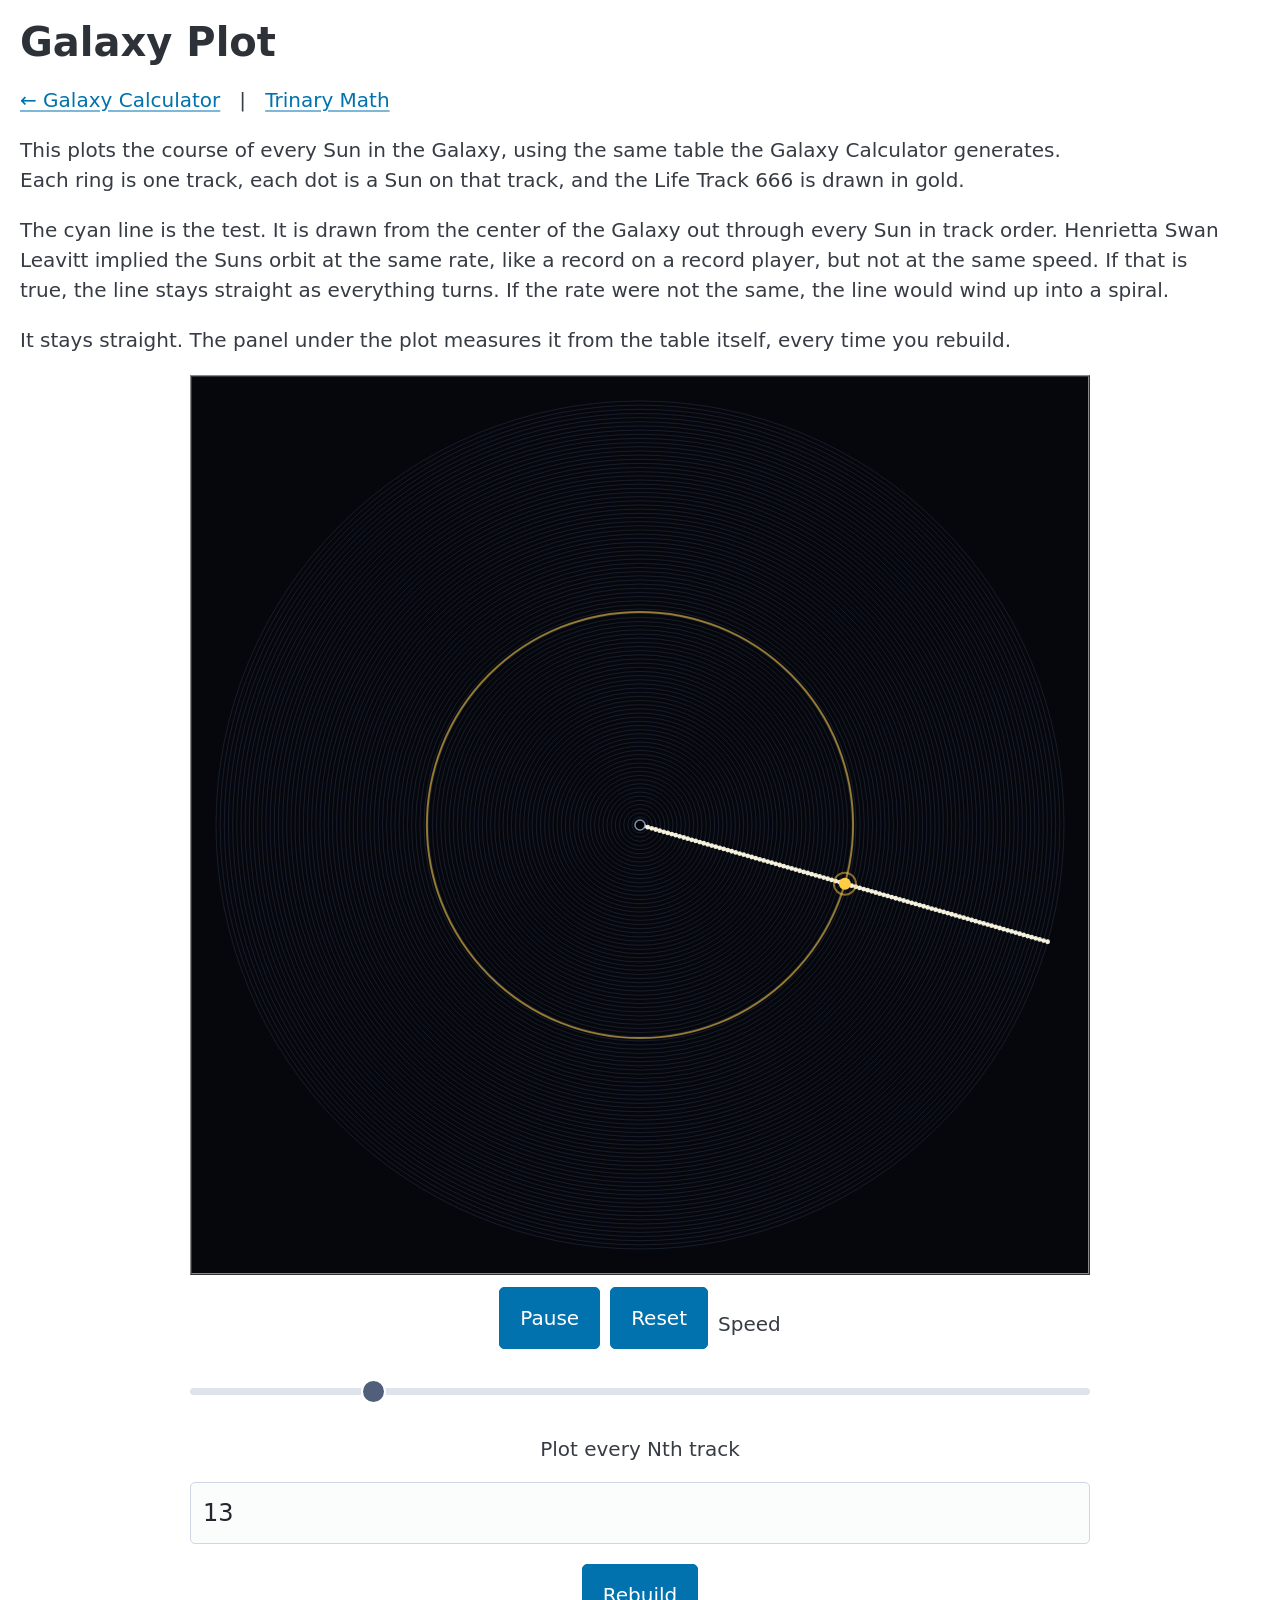
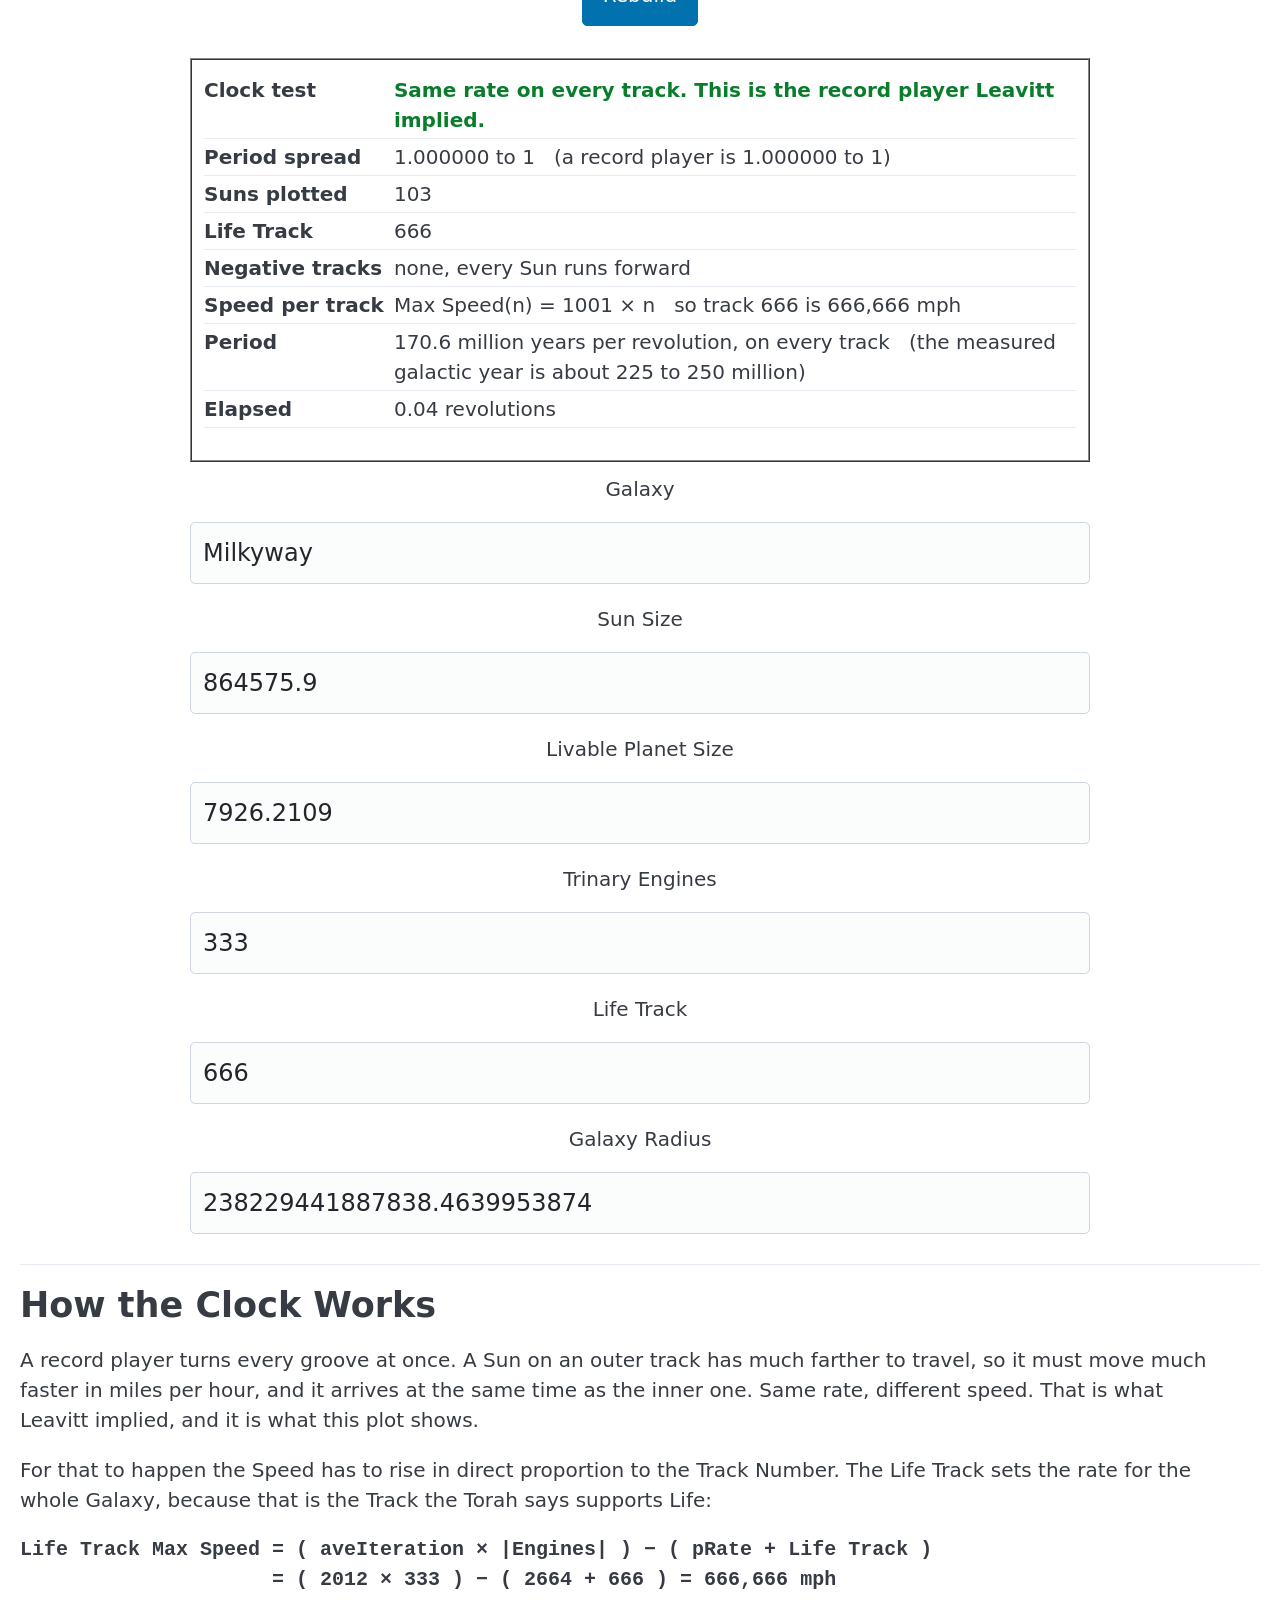
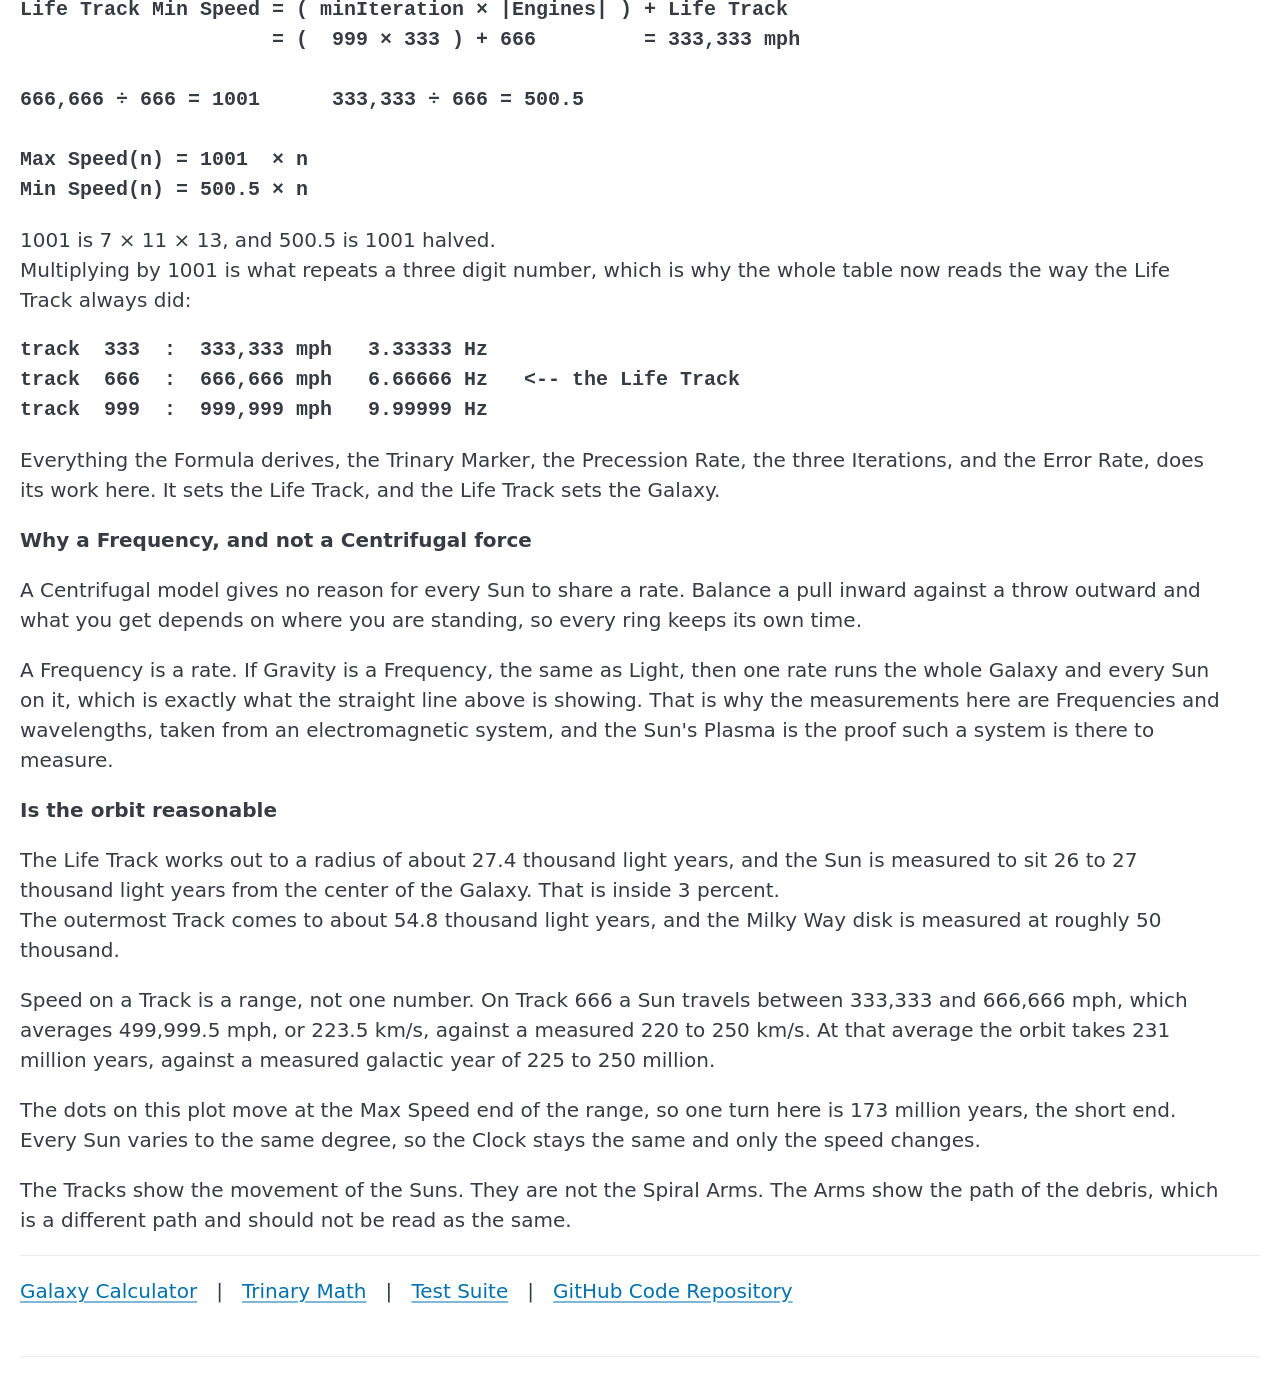
==== commit 70d828d3: "Local commit: 2026-09-14 13:25:15" ====
--- a/galaxy.plot.html
+++ b/galaxy.plot.html
@@ -69,7 +69,7 @@
 
         <p class="medium-font">
             The cyan line is the test. It is drawn from the center of the Galaxy out through every Sun in track order.
-            Henrietta Swan Leavitt said the Suns orbit at the same rate, like a record on a record player,
+            Henrietta Swan Leavitt implied the Suns orbit at the same rate, like a record on a record player,
             but not at the same speed. If that is true, the line stays straight as everything turns.
             If the rate were not the same, the line would wind up into a spiral.
         </p>
@@ -118,7 +118,7 @@
         <p class="medium-font">
             A record player turns every groove at once. A Sun on an outer track has much farther to travel,
             so it must move much faster in miles per hour, and it arrives at the same time as the inner one.
-            Same rate, different speed. That is what Leavitt described, and it is what this plot shows.
+            Same rate, different speed. That is what Leavitt implied, and it is what this plot shows.
         </p>
 
         <p class="medium-font">
@@ -342,7 +342,7 @@
     }
     var s = plot.stats;
     var verdict = s.isClock
-        ? '<span class="verdictGood">Same rate on every track. This is the record player Leavitt described.</span>'
+        ? '<span class="verdictGood">Same rate on every track. This is the record player Leavitt implied.</span>'
         : '<span class="verdictBad">Not the same rate. The slowest track takes ' + s.spread.toFixed(1) +
           ' times longer per revolution than the fastest, so the Suns do not hold formation.</span>';
     var backward = (s.backward === 0)
--- a/galaxy.css
+++ b/galaxy.css
@@ -98,10 +98,22 @@
 /* ****************************************************************************
  * Form controls. Fluid up to a comfortable reading width, so narrow screens
  * are not forced to scroll to reach an input.
- */
+ *
+ * The width is definite rather than a percentage with a cap: a percentage
+ * leaves the table free to decide how much room the input gets, and the widest
+ * value on the page - the Galaxy Radius, 238229441887838.4639953874 - came out
+ * clipped. It is in rem rather than pixels because Pico scales the root font
+ * size with the viewport, so a pixel width that fits on a laptop clips the same
+ * text on a large monitor, where the 1.2rem input font is bigger. 20rem is what
+ * the Galaxy Radius needs, with a character or so to spare.
+ */
+:root {
+    --gc-input-width: 20rem;
+}
+
 .wide-input {
-    width: 100%;
-    max-width: 300px;
+    width: var(--gc-input-width);
+    max-width: 100%;
 }
 
 .buttonStyle {
@@ -216,4 +228,107 @@
         max-width: 100%;
     }
 }
+
+/* ****************************************************************************
+ * Form controls, tightened. Pico's defaults are sized for a full width form,
+ * which leaves the calculators looking spread out, so the inputs carry less
+ * padding and the buttons are a little smaller.
+ */
+input[type="text"],
+input[type="number"],
+input[type="search"],
+input[type="tel"],
+input[type="url"],
+input[type="email"],
+input[type="password"] {
+    padding: 0.4rem 0.6rem;
+    margin-bottom: 0.5rem;
+    font-size: 1.2rem;
+}
+
+button {
+    padding: 0.6rem;
+    font-size: 1.1rem;
+}
+
+/* ****************************************************************************
+ * Calculator forms, collapsed to their content.
+ *
+ * Pico stretches both tables and text inputs to 100%, so left alone each form
+ * runs the full width of the page. Each form is a flex column sized to
+ * fit-content instead: the width comes from the widest table inside it - which
+ * is the sum of what that table's columns actually need - and every child is
+ * then stretched back out to that one width, so the two tables in the Orbit
+ * form line up column for column rather than each ending somewhere different.
+ *
+ * The forms keep class tableContainer, so anything still too wide for a phone
+ * scrolls in its own box rather than pushing the page sideways.
+ */
+#galaxyCalculatorForm,
+#orbitCalculatorForm {
+    display: flex;
+    flex-direction: column;
+    align-items: stretch;
+    width: fit-content;
+    max-width: 100%;
+}
+
+/* Percentage widths cannot be resolved while the form is measuring itself, so
+ * the browser falls back to each table's content width for the measurement and
+ * only then resolves the 100% against the collapsed form. That is what makes
+ * the narrower table match the wider one.
+ */
+#galaxyCalculatorForm table,
+#orbitCalculatorForm table {
+    width: 100%;
+}
+
+/* The Calculate buttons are input[type=button], which Pico sizes at 100%. Left
+ * that way they would run the whole width of the collapsed form.
+ */
+#galaxyCalculatorForm .buttonStyle,
+#orbitCalculatorForm .buttonStyle {
+    width: auto;
+    align-self: flex-start;
+}
+
+/* The value column is pinned to one input plus the cell padding either side.
+ * Without it the table treats an input as something it may shrink, and the
+ * Galaxy Radius ends up clipped; with it the label column takes up whatever
+ * slack is left. In the Orbit form that is also what makes the two tables
+ * split at the same place and line up column for column.
+ *
+ * The cells are matched on holding an input, so the Help column in the Galaxy
+ * form and the formula rows that span both columns are left alone.
+ */
+#galaxyCalculatorForm td:has(.wide-input),
+#orbitCalculatorForm td:has(.wide-input) {
+    width: calc(var(--gc-input-width) + 2 * var(--pico-spacing, 1rem));
+}
+
+/* The drop-down is a full width form control by default, and the prose in the
+ * Orbit form is a single long line until it wraps. Both sit in the same flex
+ * column as the tables, so both are capped: otherwise the length of a sentence
+ * would decide the width of the form instead of the columns.
+ */
+#orbitCalculatorForm select {
+    width: auto;
+    max-width: 100%;
+}
+
+#galaxyCalculatorForm p,
+#orbitCalculatorForm p {
+    max-width: 34rem;
+}
+
+/* On a phone there is no slack to line up, and the pinned column would be
+ * wider than the screen, so the tables go back to sizing themselves.
+ */
+@media (max-width: 40rem) {
+    #galaxyCalculatorForm td:has(.wide-input),
+    #orbitCalculatorForm td:has(.wide-input) {
+        width: auto;
+    }
+}
+
 /* ***************************** End of File ******************************* */
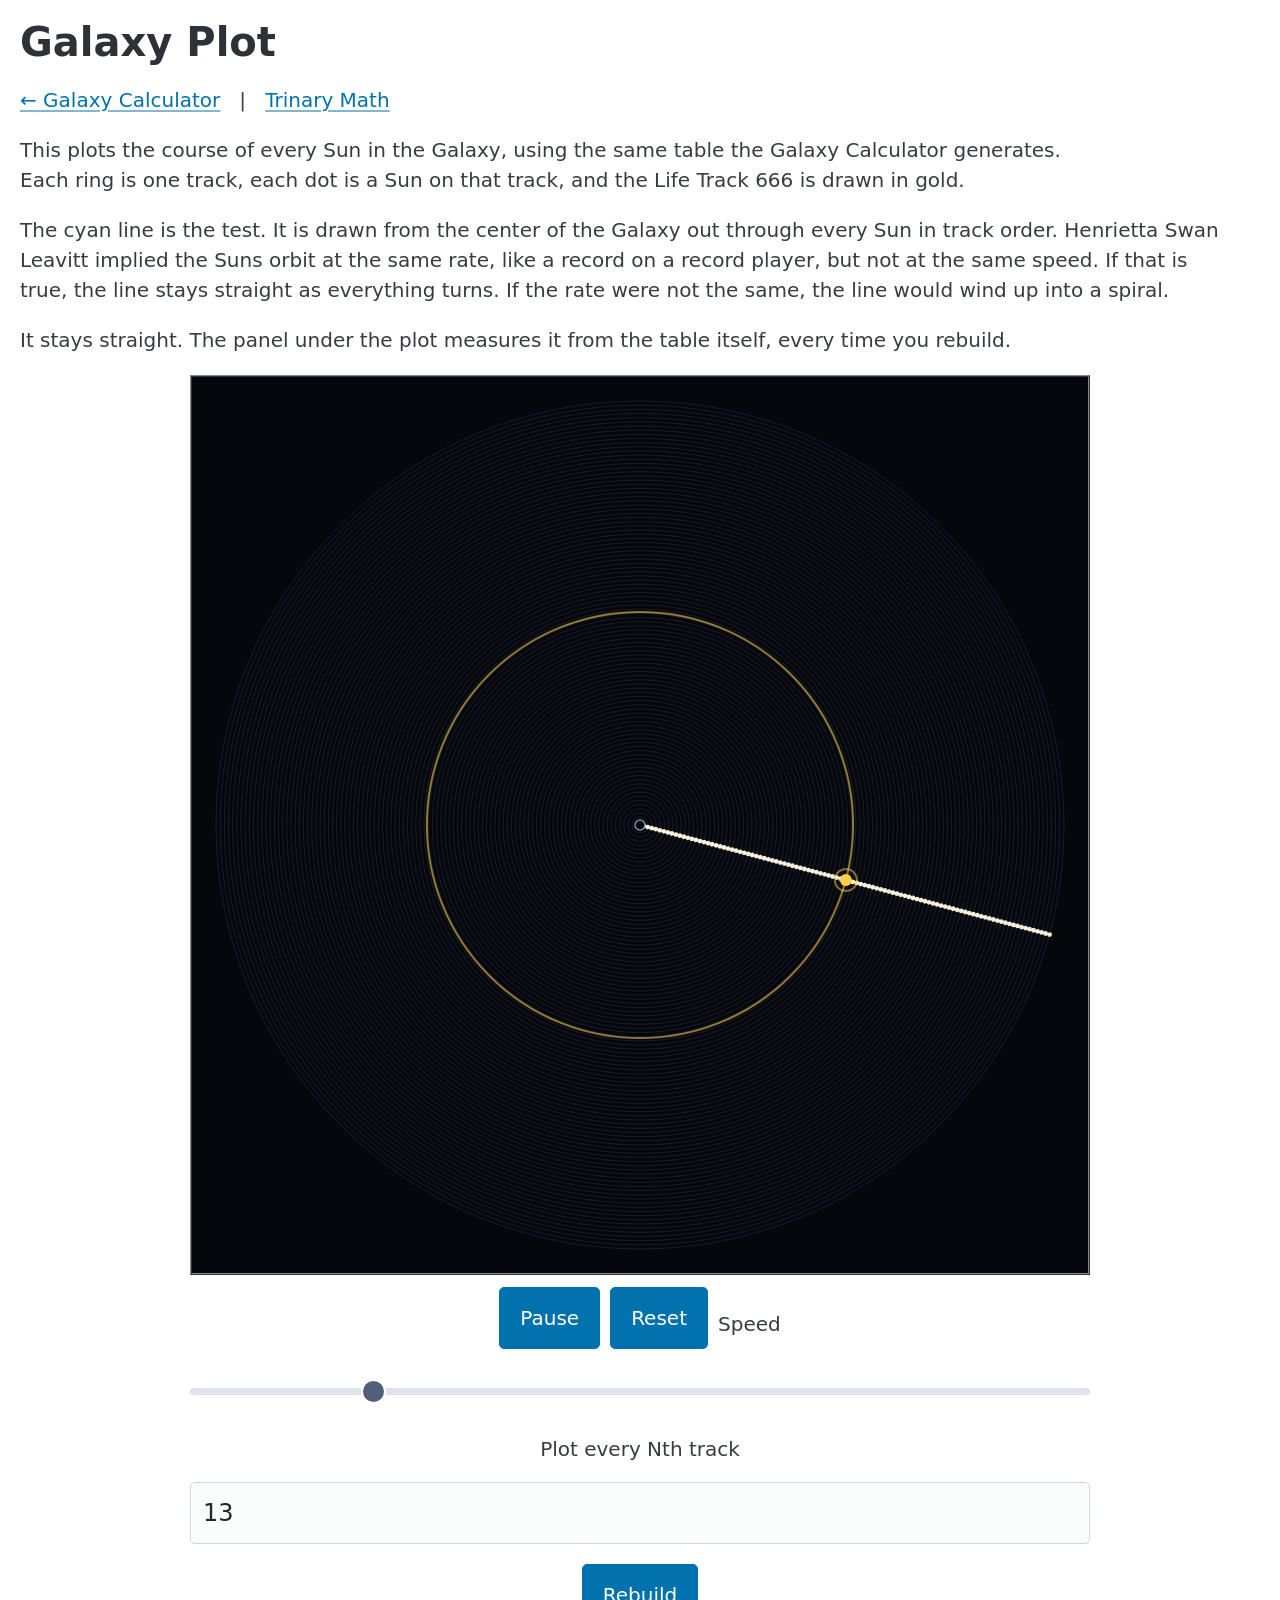
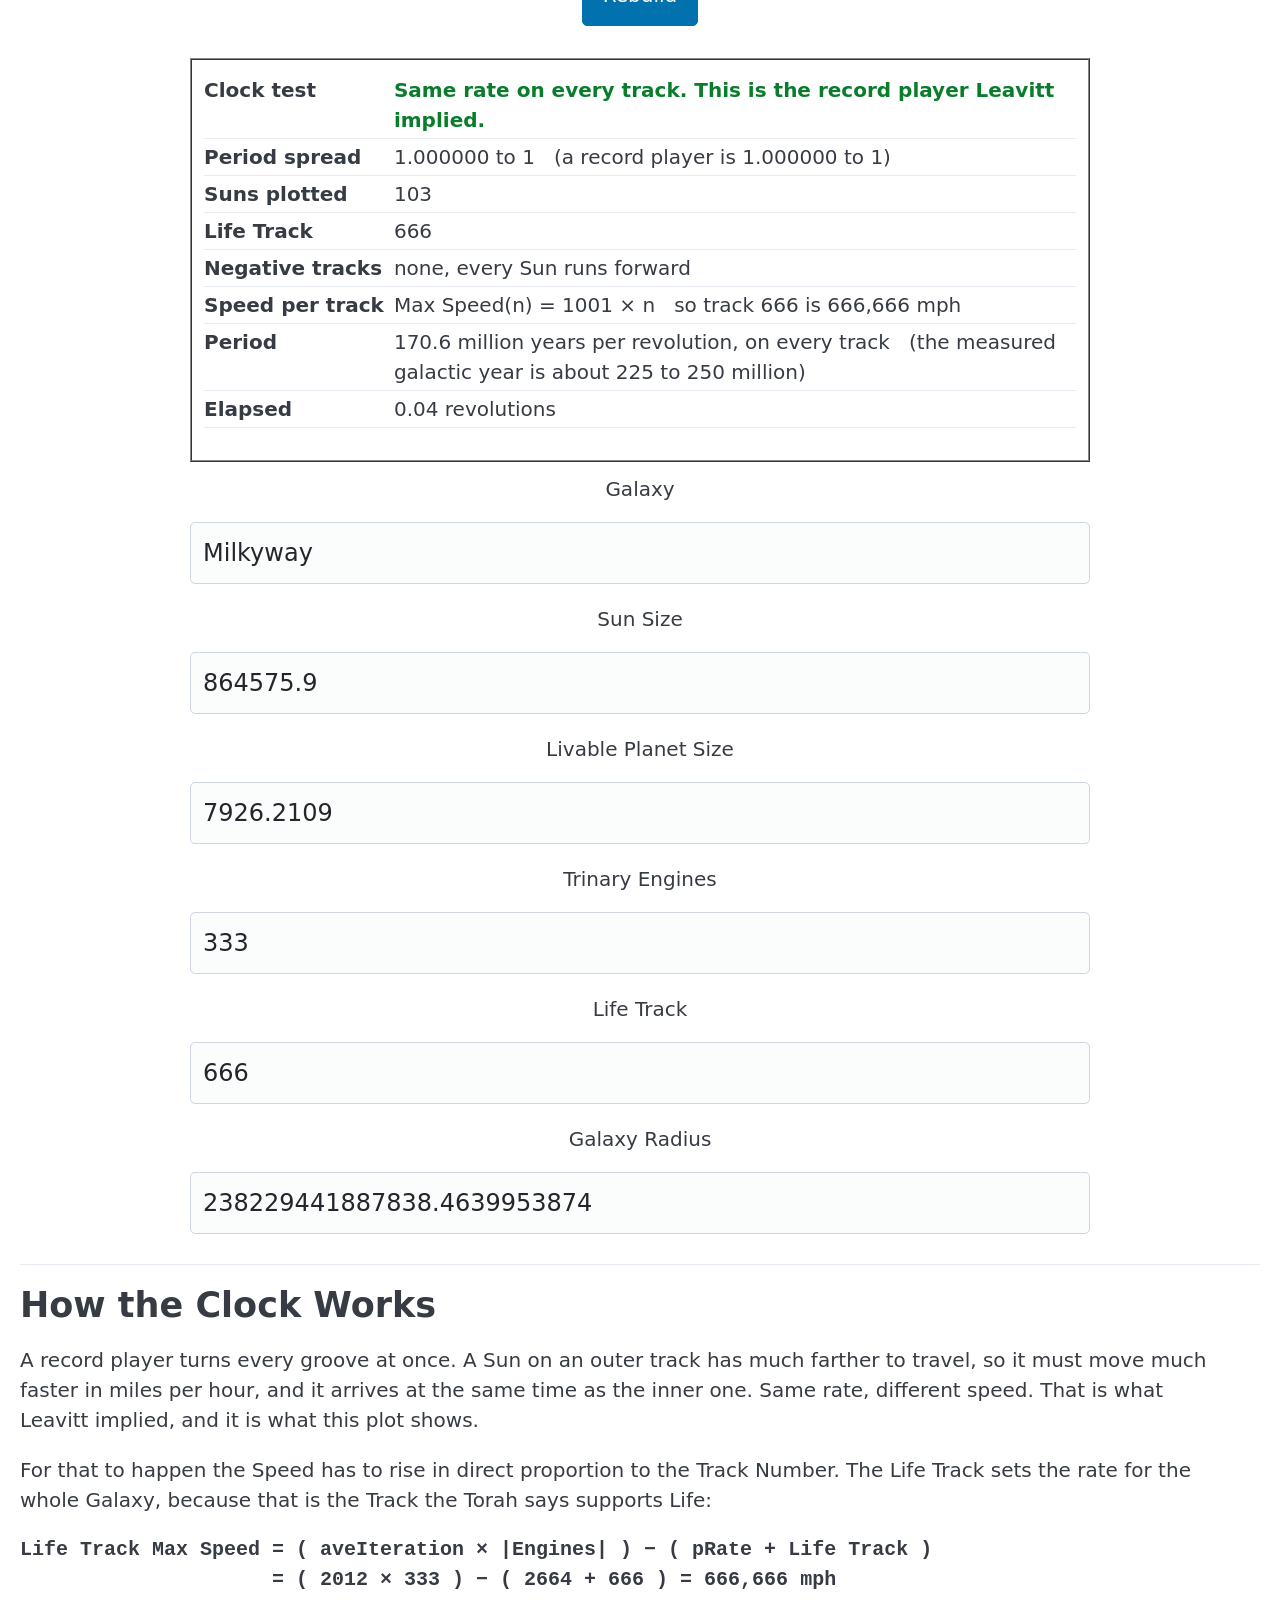
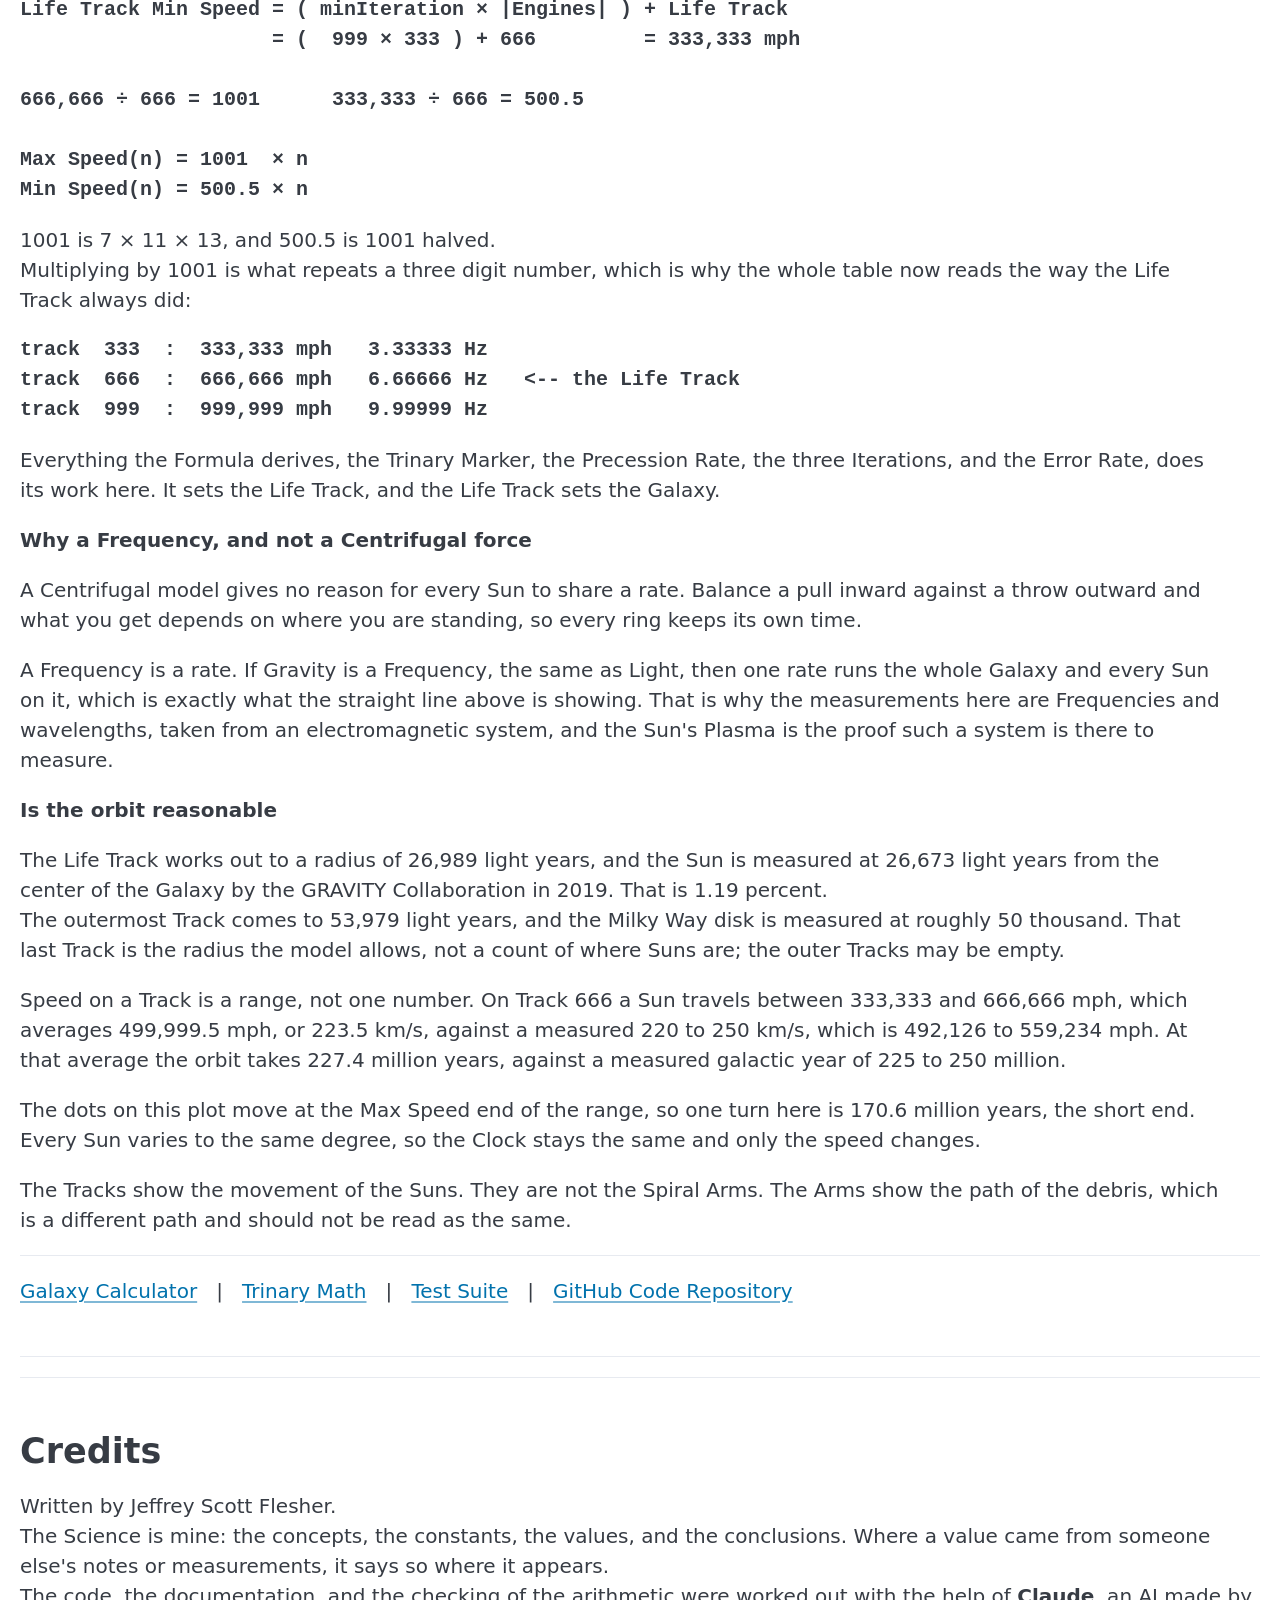
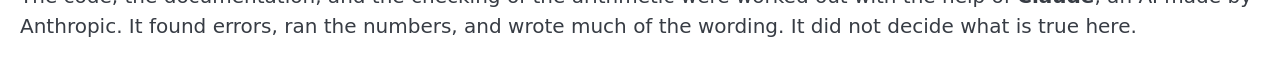
==== commit 70e28ae4: "Local commit: 2026-09-14 17:24:50" ====
--- a/galaxy.plot.html
+++ b/galaxy.plot.html
@@ -170,20 +170,21 @@
         <p class="medium-font bold-text">Is the orbit reasonable</p>
 
         <p class="medium-font">
-            The Life Track works out to a radius of about 27.4 thousand light years, and the Sun is measured to
-            sit 26 to 27 thousand light years from the center of the Galaxy. That is inside 3 percent. <br />
-            The outermost Track comes to about 54.8 thousand light years, and the Milky Way disk is measured at
-            roughly 50 thousand.
+            The Life Track works out to a radius of 26,989 light years, and the Sun is measured at 26,673 light years
+            from the center of the Galaxy by the GRAVITY Collaboration in 2019. That is 1.19 percent. <br />
+            The outermost Track comes to 53,979 light years, and the Milky Way disk is measured at roughly 50 thousand.
+            That last Track is the radius the model allows, not a count of where Suns are; the outer Tracks may be empty.
         </p>
 
         <p class="medium-font">
             Speed on a Track is a range, not one number. On Track 666 a Sun travels between 333,333 and
-            666,666 mph, which averages 499,999.5 mph, or 223.5 km/s, against a measured 220 to 250 km/s.
-            At that average the orbit takes 231 million years, against a measured galactic year of 225 to 250 million.
-        </p>
-
-        <p class="medium-font">
-            The dots on this plot move at the Max Speed end of the range, so one turn here is 173 million years,
+            666,666 mph, which averages 499,999.5 mph, or 223.5 km/s, against a measured 220 to 250 km/s,
+            which is 492,126 to 559,234 mph.
+            At that average the orbit takes 227.4 million years, against a measured galactic year of 225 to 250 million.
+        </p>
+
+        <p class="medium-font">
+            The dots on this plot move at the Max Speed end of the range, so one turn here is 170.6 million years,
             the short end. Every Sun varies to the same degree, so the Clock stays the same and only the speed changes.
         </p>
 
@@ -507,5 +508,19 @@
     window.requestAnimationFrame(plotFrame);
 });
 </script>
+
+    <hr />
+
+    <h2 id="credits">Credits</h2>
+
+    <p class="medium-font">
+        Written by Jeffrey Scott Flesher. <br />
+        The Science is mine: the concepts, the constants, the values, and the conclusions. Where a value came from
+        someone else&#39;s notes or measurements, it says so where it appears. <br />
+        The code, the documentation, and the checking of the arithmetic were worked out with the help of
+        <b>Claude</b>, an AI made by Anthropic. It found errors, ran the numbers, and wrote much of the wording.
+        It did not decide what is true here.
+    </p>
+
 </body>
 </html>
--- a/galaxy.css
+++ b/galaxy.css
@@ -293,6 +293,8 @@
 }
 
 /* The value column is pinned to one input plus the cell padding either side.
+ * Matched on a class, not on a :has() selector, so it works in every browser
+ * rather than only in Chrome 105, Safari 15.4 and Firefox 121 and later.
  * Without it the table treats an input as something it may shrink, and the
  * Galaxy Radius ends up clipped; with it the label column takes up whatever
  * slack is left. In the Orbit form that is also what makes the two tables
@@ -301,8 +303,8 @@
  * The cells are matched on holding an input, so the Help column in the Galaxy
  * form and the formula rows that span both columns are left alone.
  */
-#galaxyCalculatorForm td:has(.wide-input),
-#orbitCalculatorForm td:has(.wide-input) {
+#galaxyCalculatorForm .valueCell,
+#orbitCalculatorForm .valueCell {
     width: calc(var(--gc-input-width) + 2 * var(--pico-spacing, 1rem));
 }
 
@@ -325,8 +327,8 @@
  * wider than the screen, so the tables go back to sizing themselves.
  */
 @media (max-width: 40rem) {
-    #galaxyCalculatorForm td:has(.wide-input),
-    #orbitCalculatorForm td:has(.wide-input) {
+    #galaxyCalculatorForm .valueCell,
+    #orbitCalculatorForm .valueCell {
         width: auto;
     }
 }
